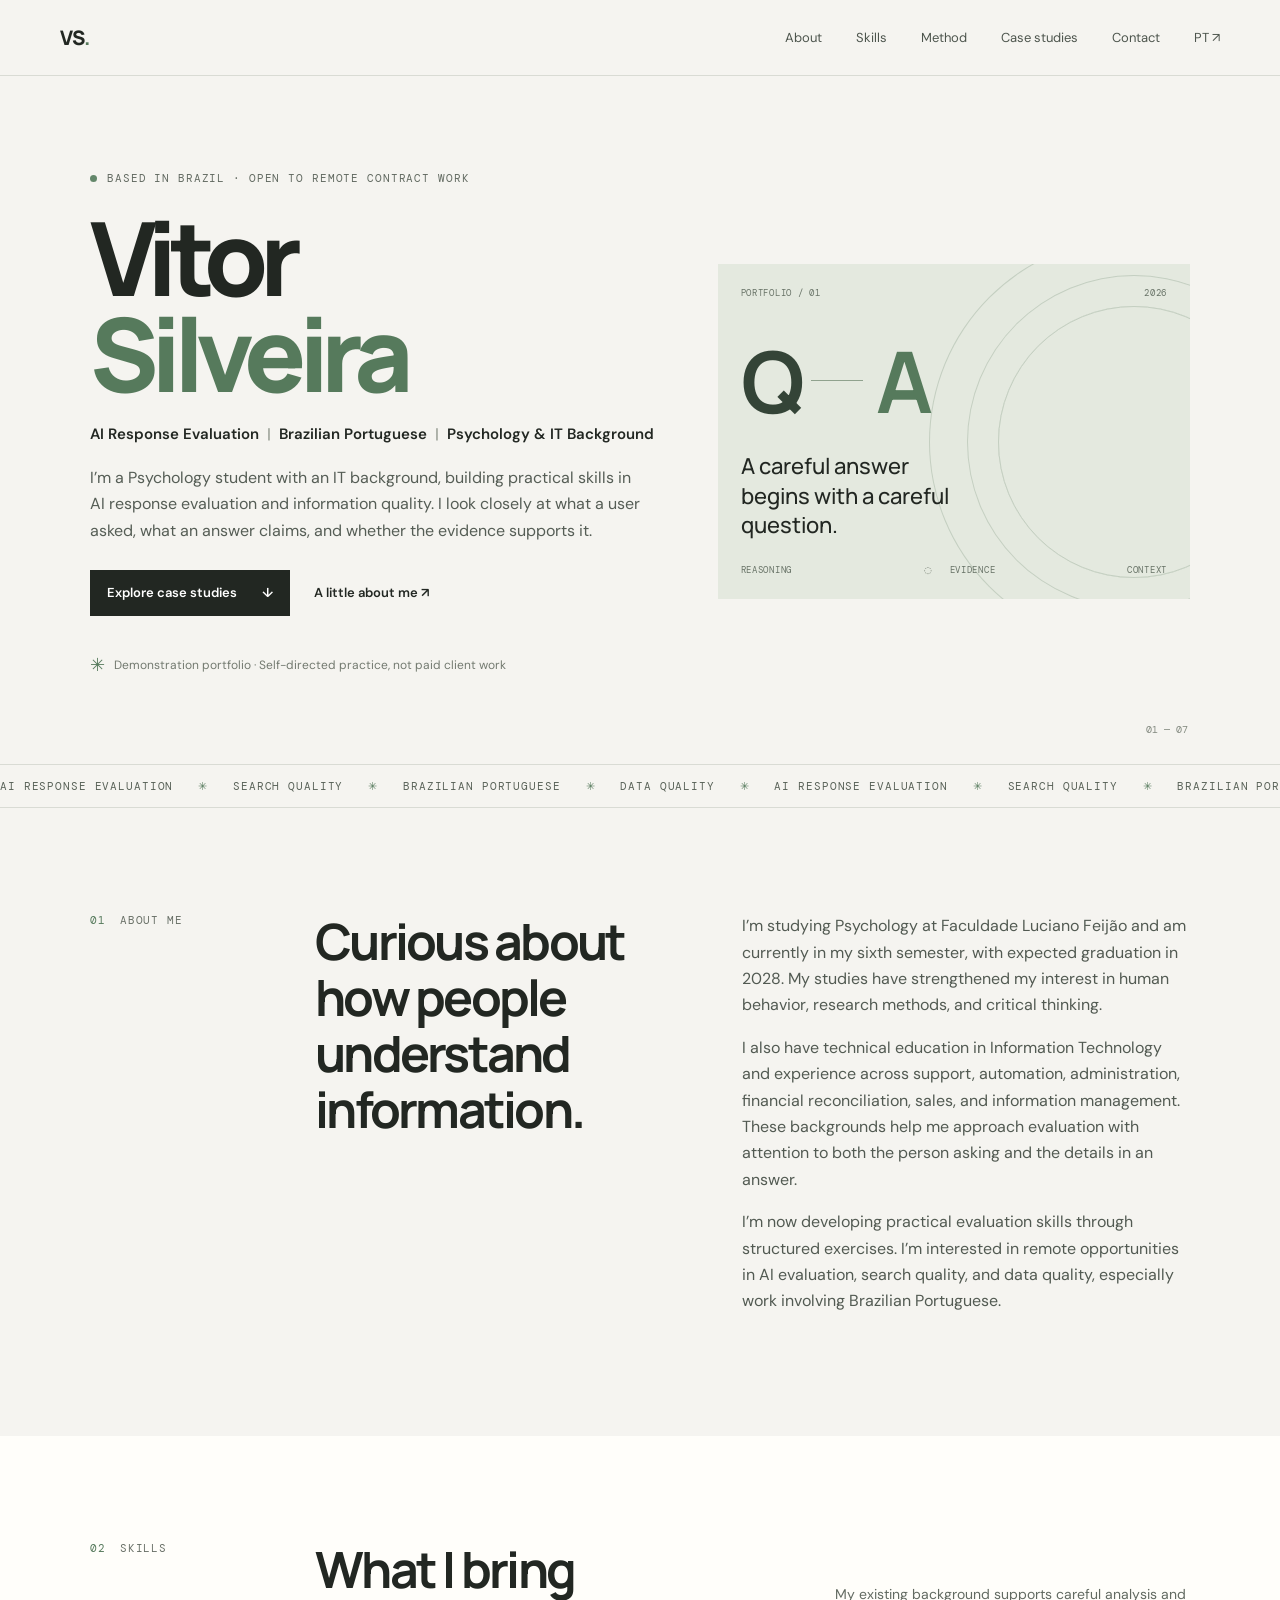
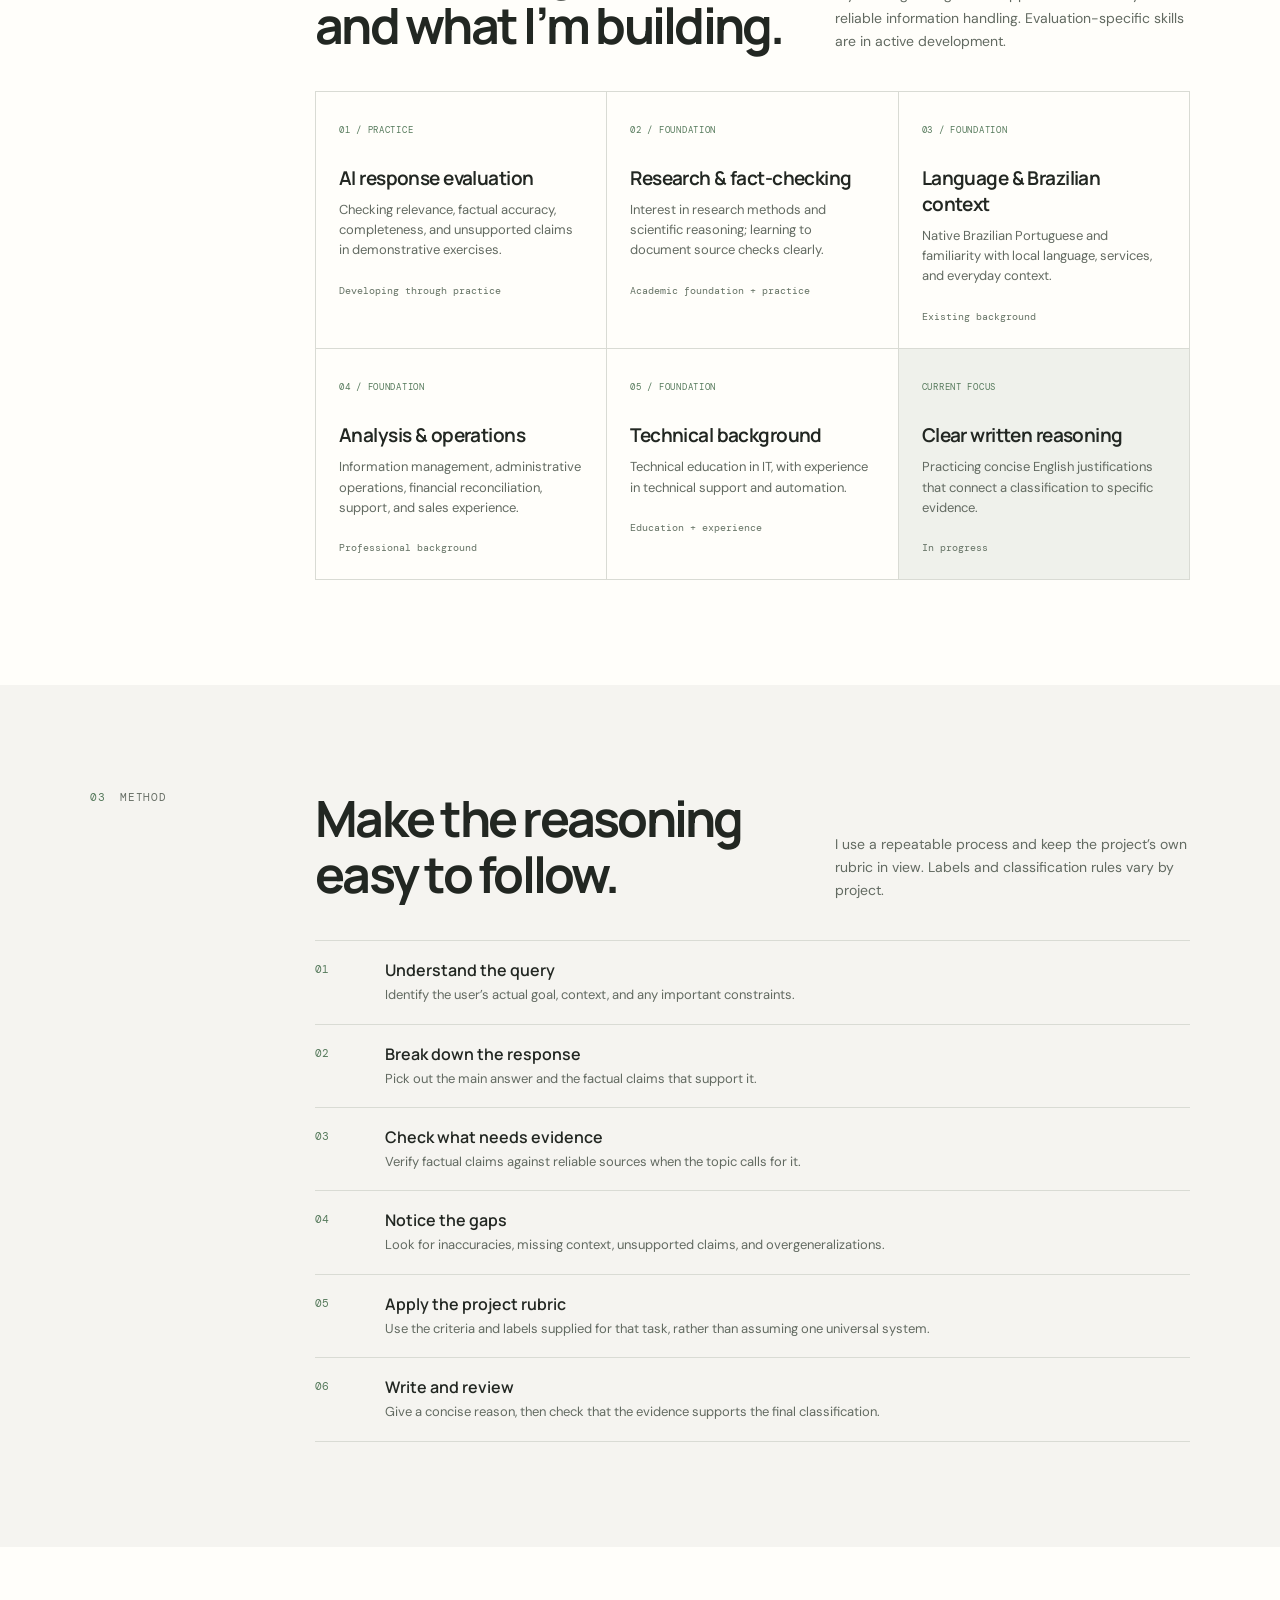
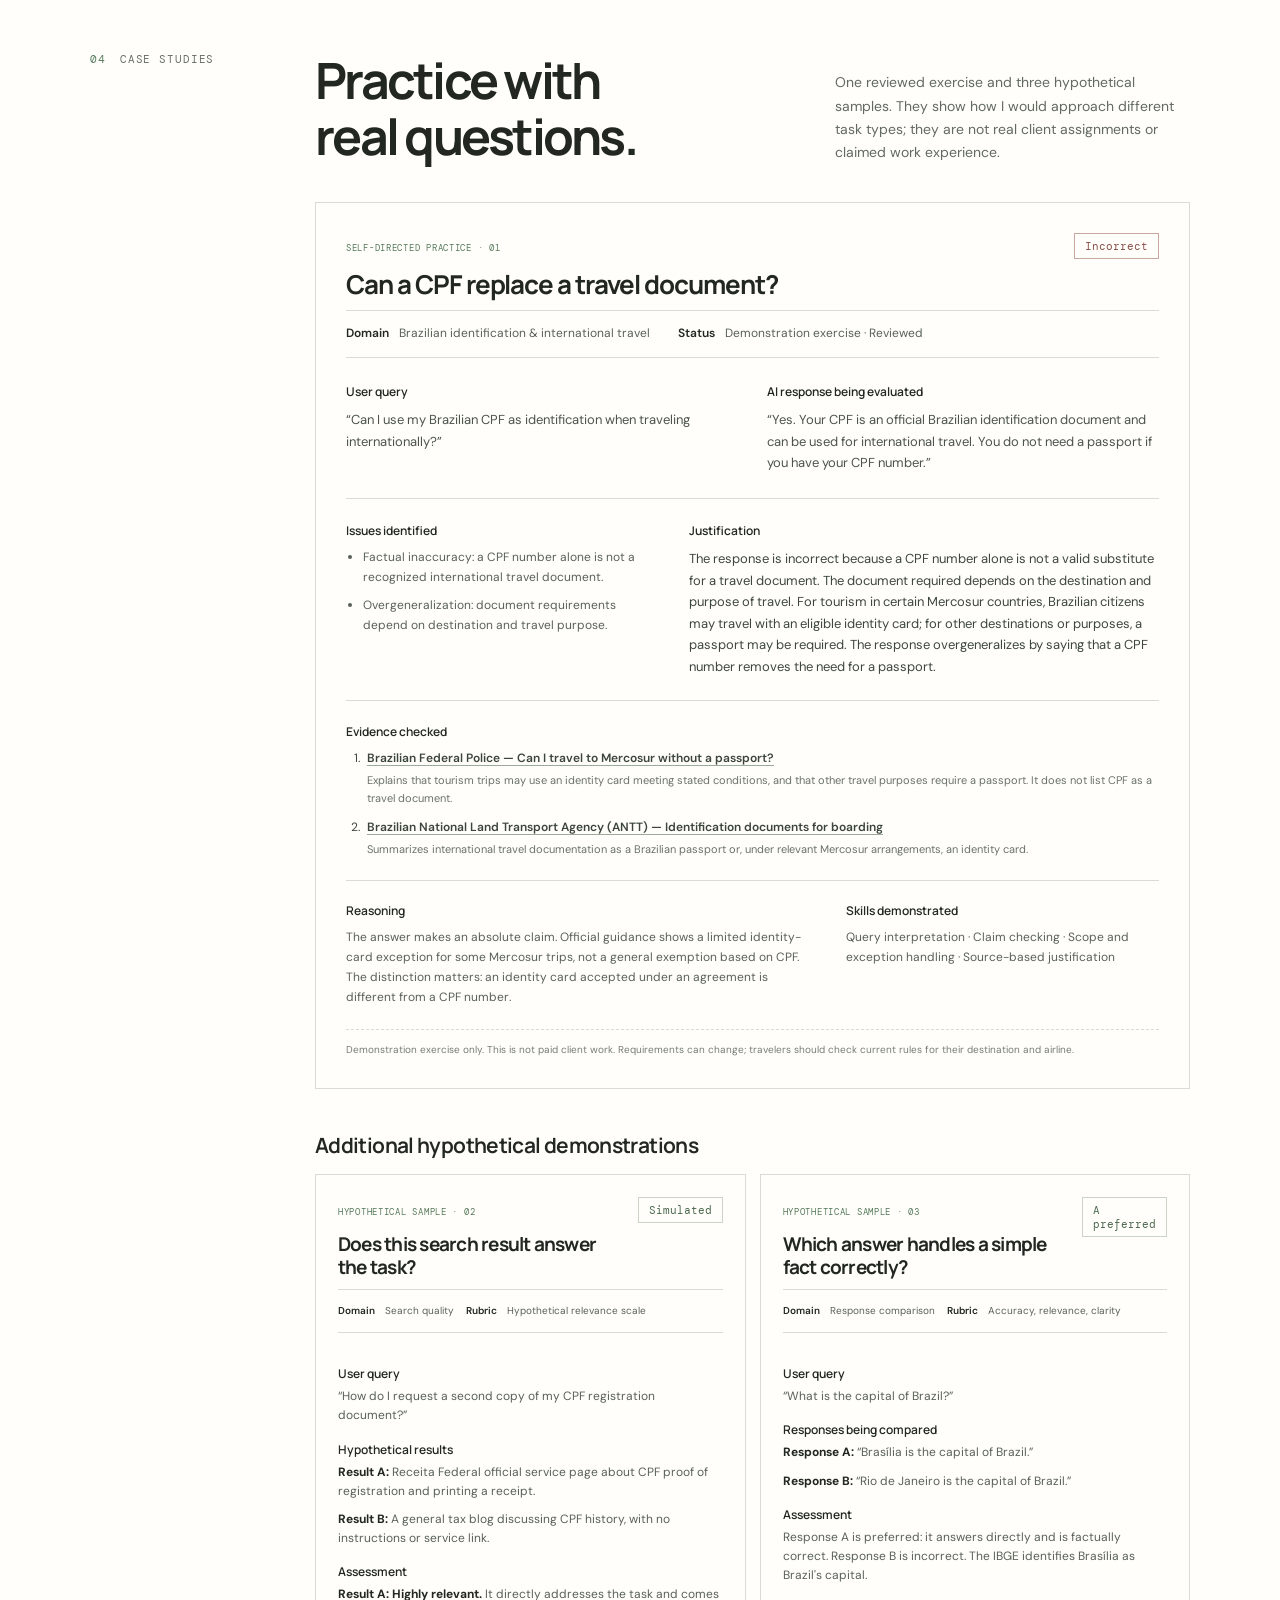
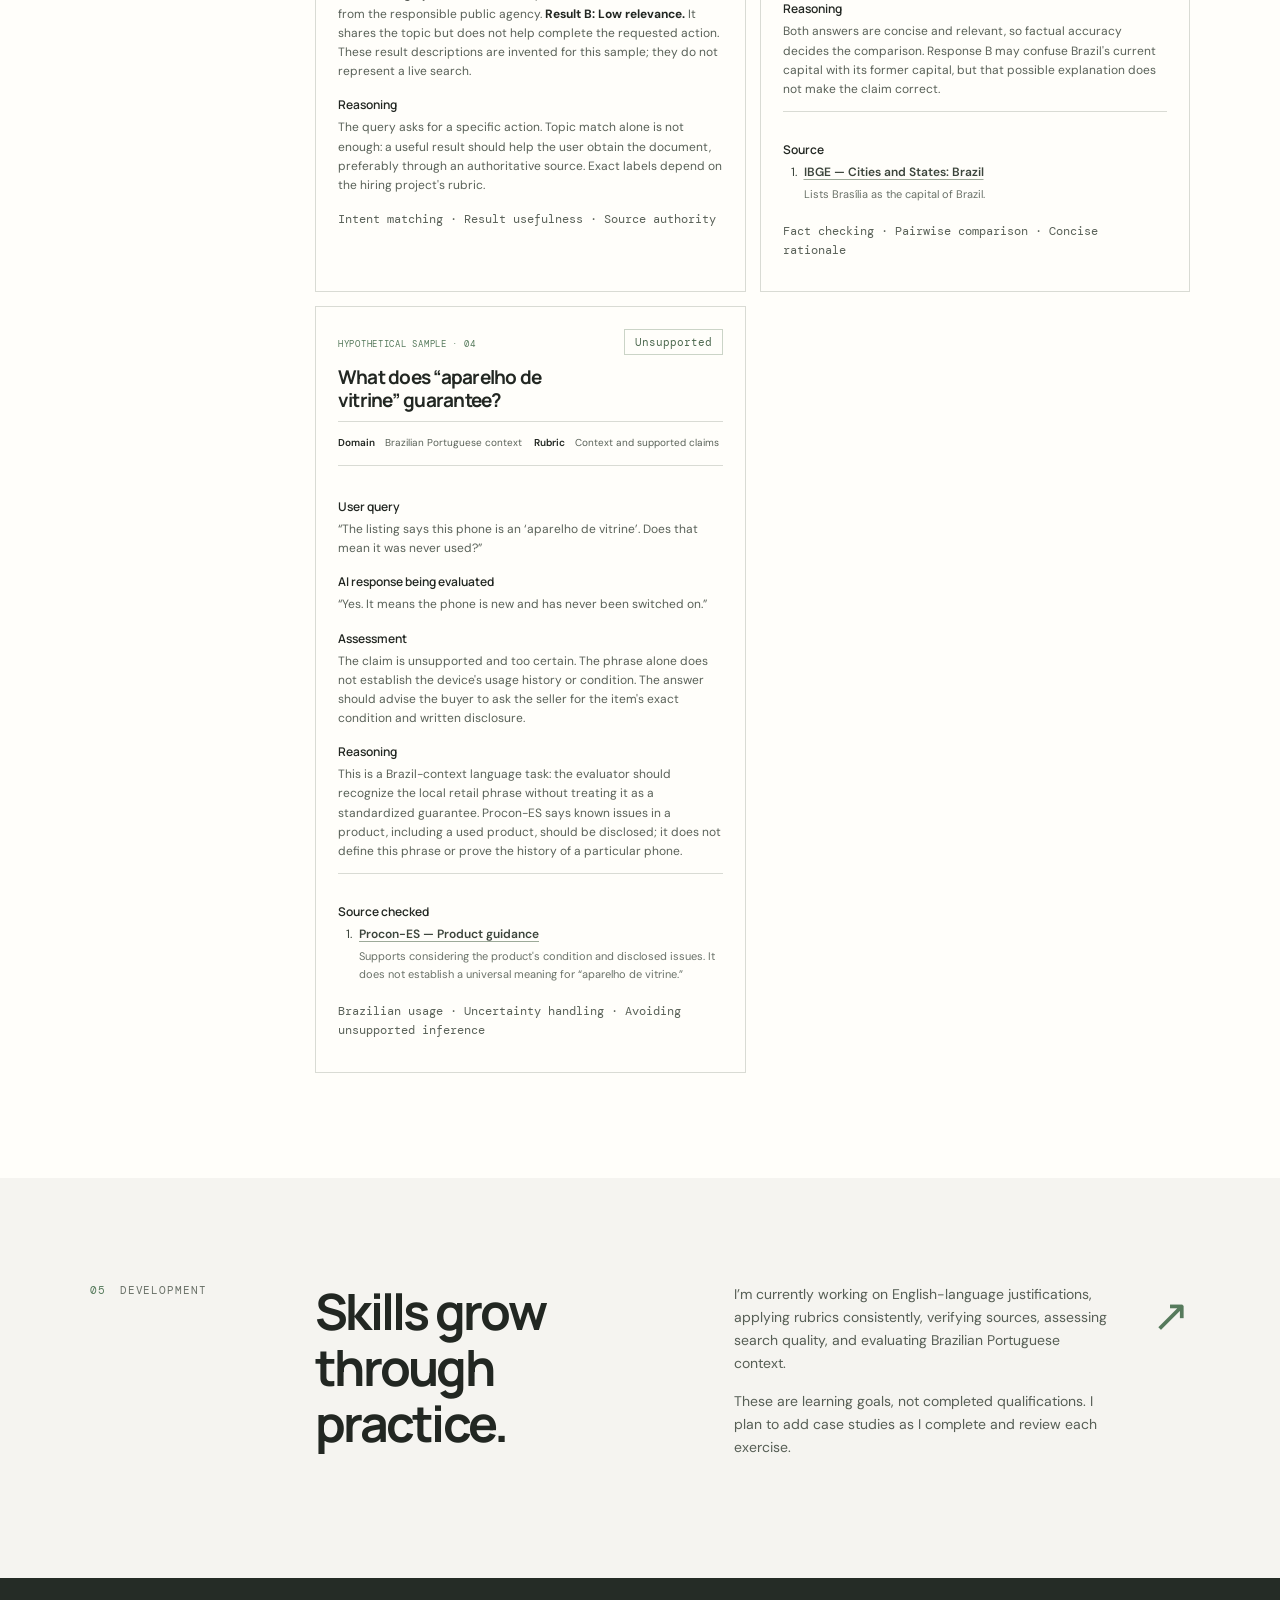
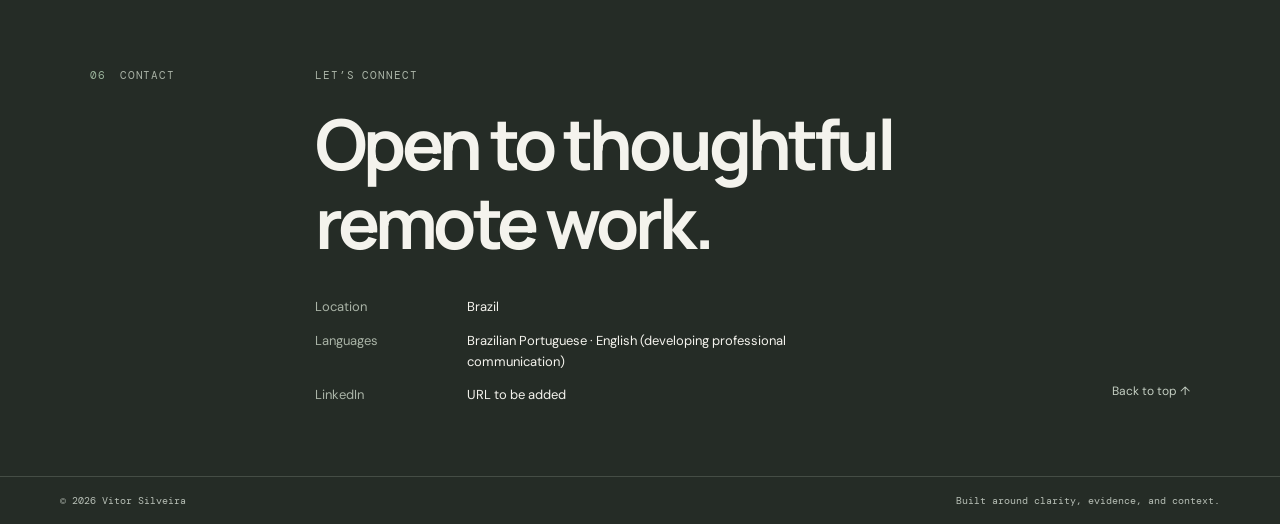
==== index.html @ b8751e34 "Add files via upload" ====
<!doctype html>
<html lang="en">
<head>
  <meta charset="utf-8">
  <meta name="viewport" content="width=device-width, initial-scale=1">
  <meta name="description" content="Demonstration portfolio of Vitor Silveira, developing skills in AI response evaluation, Brazilian Portuguese, and information quality.">
  <meta name="theme-color" content="#f5f4f0">
  <title>Vitor Silveira — AI Response Evaluation</title>
  <link rel="stylesheet" href="styles.css">
</head>
<body>
  <a class="skip-link" href="#main">Skip to content</a>
  <header class="site-header">
    <a class="wordmark" href="#home" aria-label="Vitor Silveira, home">VS<span>.</span></a>
    <button class="menu-toggle" type="button" aria-expanded="false" aria-controls="site-nav">Menu</button>
    <nav id="site-nav" aria-label="Main navigation">
      <a href="#about">About</a><a href="#skills">Skills</a><a href="#method">Method</a><a href="#work">Case studies</a><a href="#contact">Contact</a><a href="index-pt.html" lang="pt-BR">PT ↗</a>
    </nav>
  </header>

  <main id="main">
    <section class="hero section-wrap" id="home" aria-labelledby="hero-title">
      <div class="hero-copy">
        <p class="eyebrow"><span class="status-dot"></span> Based in Brazil · Open to remote contract work</p>
        <h1 id="hero-title">Vitor<br><span>Silveira</span></h1>
        <p class="headline">AI Response Evaluation <i aria-hidden="true">|</i> Brazilian Portuguese <i aria-hidden="true">|</i> Psychology &amp; IT Background</p>
        <p class="intro">I’m a Psychology student with an IT background, building practical skills in AI response evaluation and information quality. I look closely at what a user asked, what an answer claims, and whether the evidence supports it.</p>
        <div class="hero-actions"><a class="button button-dark" href="#work">Explore case studies <span aria-hidden="true">↓</span></a><a class="text-link" href="#about">A little about me <span aria-hidden="true">↗</span></a></div>
        <p class="demo-note"><span aria-hidden="true">✳</span> Demonstration portfolio · Self-directed practice, not paid client work</p>
      </div>
      <aside class="hero-card" aria-label="Portfolio focus">
        <div class="card-top"><span>PORTFOLIO / 01</span><span>2026</span></div>
        <div class="card-mark" aria-hidden="true"><span>Q</span><span class="mark-line"></span><span>A</span></div>
        <p class="card-caption">A careful answer begins with a careful question.</p>
        <div class="card-bottom"><span>REASONING</span><span>◌ &nbsp; EVIDENCE</span><span>CONTEXT</span></div>
      </aside>
      <div class="hero-index" aria-hidden="true">01 — 07</div>
    </section>

    <section class="ticker" aria-label="Areas of interest"><div>AI response evaluation <span>✳</span> Search quality <span>✳</span> Brazilian Portuguese <span>✳</span> Data quality <span>✳</span> AI response evaluation <span>✳</span> Search quality <span>✳</span> Brazilian Portuguese <span>✳</span> Data quality <span>✳</span></div></section>

    <section class="section-wrap content-section" id="about">
      <div class="section-label"><span>01</span><span>About me</span></div>
      <div class="section-content about-grid"><h2>Curious about how people understand information.</h2><div><p>I’m studying Psychology at Faculdade Luciano Feijão and am currently in my sixth semester, with expected graduation in 2028. My studies have strengthened my interest in human behavior, research methods, and critical thinking.</p><p>I also have technical education in Information Technology and experience across support, automation, administration, financial reconciliation, sales, and information management. These backgrounds help me approach evaluation with attention to both the person asking and the details in an answer.</p><p>I’m now developing practical evaluation skills through structured exercises. I’m interested in remote opportunities in AI evaluation, search quality, and data quality, especially work involving Brazilian Portuguese.</p></div></div>
    </section>

    <section class="skills-section" id="skills">
      <div class="section-wrap content-section">
        <div class="section-label"><span>02</span><span>Skills</span></div>
        <div class="section-content"><div class="section-heading"><h2>What I bring<br>and what I’m building.</h2><p>My existing background supports careful analysis and reliable information handling. Evaluation-specific skills are in active development.</p></div>
          <div class="skill-grid">
            <article class="skill-card"><span class="skill-no">01 / PRACTICE</span><h3>AI response evaluation</h3><p>Checking relevance, factual accuracy, completeness, and unsupported claims in demonstrative exercises.</p><span class="skill-tag">Developing through practice</span></article>
            <article class="skill-card"><span class="skill-no">02 / FOUNDATION</span><h3>Research &amp; fact-checking</h3><p>Interest in research methods and scientific reasoning; learning to document source checks clearly.</p><span class="skill-tag">Academic foundation + practice</span></article>
            <article class="skill-card"><span class="skill-no">03 / FOUNDATION</span><h3>Language &amp; Brazilian context</h3><p>Native Brazilian Portuguese and familiarity with local language, services, and everyday context.</p><span class="skill-tag">Existing background</span></article>
            <article class="skill-card"><span class="skill-no">04 / FOUNDATION</span><h3>Analysis &amp; operations</h3><p>Information management, administrative operations, financial reconciliation, support, and sales experience.</p><span class="skill-tag">Professional background</span></article>
            <article class="skill-card"><span class="skill-no">05 / FOUNDATION</span><h3>Technical background</h3><p>Technical education in IT, with experience in technical support and automation.</p><span class="skill-tag">Education + experience</span></article>
            <article class="skill-card skill-card-accent"><span class="skill-no">CURRENT FOCUS</span><h3>Clear written reasoning</h3><p>Practicing concise English justifications that connect a classification to specific evidence.</p><span class="skill-tag">In progress</span></article>
          </div>
        </div>
      </div>
    </section>

    <section class="section-wrap content-section" id="method">
      <div class="section-label"><span>03</span><span>Method</span></div>
      <div class="section-content"><div class="section-heading"><h2>Make the reasoning<br>easy to follow.</h2><p>I use a repeatable process and keep the project’s own rubric in view. Labels and classification rules vary by project.</p></div>
        <ol class="method-list">
          <li><span>01</span><div><h3>Understand the query</h3><p>Identify the user’s actual goal, context, and any important constraints.</p></div></li>
          <li><span>02</span><div><h3>Break down the response</h3><p>Pick out the main answer and the factual claims that support it.</p></div></li>
          <li><span>03</span><div><h3>Check what needs evidence</h3><p>Verify factual claims against reliable sources when the topic calls for it.</p></div></li>
          <li><span>04</span><div><h3>Notice the gaps</h3><p>Look for inaccuracies, missing context, unsupported claims, and overgeneralizations.</p></div></li>
          <li><span>05</span><div><h3>Apply the project rubric</h3><p>Use the criteria and labels supplied for that task, rather than assuming one universal system.</p></div></li>
          <li><span>06</span><div><h3>Write and review</h3><p>Give a concise reason, then check that the evidence supports the final classification.</p></div></li>
        </ol>
      </div>
    </section>

    <section class="work-section" id="work">
      <div class="section-wrap content-section">
        <div class="section-label"><span>04</span><span>Case studies</span></div>
        <div class="section-content"><div class="section-heading"><h2>Practice with<br>real questions.</h2><p>One reviewed exercise and three hypothetical samples. They show how I would approach different task types; they are not real client assignments or claimed work experience.</p></div>
          <article class="case-study" id="cpf-case">
            <div class="case-header"><div><span class="case-kicker">SELF-DIRECTED PRACTICE · 01</span><h3>Can a CPF replace a travel document?</h3></div><span class="classification">Incorrect</span></div>
            <div class="case-meta"><span><b>Domain</b> Brazilian identification &amp; international travel</span><span><b>Status</b> Demonstration exercise · Reviewed</span></div>
            <div class="case-columns"><div><h4>User query</h4><blockquote>“Can I use my Brazilian CPF as identification when traveling internationally?”</blockquote></div><div><h4>AI response being evaluated</h4><blockquote>“Yes. Your CPF is an official Brazilian identification document and can be used for international travel. You do not need a passport if you have your CPF number.”</blockquote></div></div>
            <div class="case-detail-grid"><div><h4>Issues identified</h4><ul><li>Factual inaccuracy: a CPF number alone is not a recognized international travel document.</li><li>Overgeneralization: document requirements depend on destination and travel purpose.</li></ul></div><div><h4>Justification</h4><p class="justification">The response is incorrect because a CPF number alone is not a valid substitute for a travel document. The document required depends on the destination and purpose of travel. For tourism in certain Mercosur countries, Brazilian citizens may travel with an eligible identity card; for other destinations or purposes, a passport may be required. The response overgeneralizes by saying that a CPF number removes the need for a passport.</p></div></div>
            <div class="evidence"><h4>Evidence checked</h4><ol><li><a href="https://www.gov.br/pf/pt-br/assuntos/passaporte/ajuda/duvidas_/inicio/inicio-posso-viajar-ao-mercosul-sem" target="_blank" rel="noopener noreferrer">Brazilian Federal Police — Can I travel to Mercosur without a passport?</a><span>Explains that tourism trips may use an identity card meeting stated conditions, and that other travel purposes require a passport. It does not list CPF as a travel document.</span></li><li><a href="https://www.gov.br/antt/pt-br/assuntos/passageiros/viajantes/documento-de-identificacao-para-embarque" target="_blank" rel="noopener noreferrer">Brazilian National Land Transport Agency (ANTT) — Identification documents for boarding</a><span>Summarizes international travel documentation as a Brazilian passport or, under relevant Mercosur arrangements, an identity card.</span></li></ol></div>
            <div class="case-footer"><div><h4>Reasoning</h4><p>The answer makes an absolute claim. Official guidance shows a limited identity-card exception for some Mercosur trips, not a general exemption based on CPF. The distinction matters: an identity card accepted under an agreement is different from a CPF number.</p></div><div><h4>Skills demonstrated</h4><p>Query interpretation · Claim checking · Scope and exception handling · Source-based justification</p></div></div>
            <p class="case-disclaimer">Demonstration exercise only. This is not paid client work. Requirements can change; travelers should check current rules for their destination and airline.</p>
          </article>
          <h3 class="sample-heading">Additional hypothetical demonstrations</h3>
          <div class="sample-grid">
            <article class="case-study sample-case"><div class="case-header"><div><span class="case-kicker">HYPOTHETICAL SAMPLE · 02</span><h3>Does this search result answer the task?</h3></div><span class="classification sample-label">Simulated</span></div><div class="case-meta"><span><b>Domain</b> Search quality</span><span><b>Rubric</b> Hypothetical relevance scale</span></div><div class="sample-block"><h4>User query</h4><p>“How do I request a second copy of my CPF registration document?”</p><h4>Hypothetical results</h4><p><b>Result A:</b> Receita Federal official service page about CPF proof of registration and printing a receipt.</p><p><b>Result B:</b> A general tax blog discussing CPF history, with no instructions or service link.</p><h4>Assessment</h4><p><b>Result A: Highly relevant.</b> It directly addresses the task and comes from the responsible public agency. <b>Result B: Low relevance.</b> It shares the topic but does not help complete the requested action. These result descriptions are invented for this sample; they do not represent a live search.</p><h4>Reasoning</h4><p>The query asks for a specific action. Topic match alone is not enough: a useful result should help the user obtain the document, preferably through an authoritative source. Exact labels depend on the hiring project's rubric.</p><p class="skill-tag">Intent matching · Result usefulness · Source authority</p></div></article>
            <article class="case-study sample-case"><div class="case-header"><div><span class="case-kicker">HYPOTHETICAL SAMPLE · 03</span><h3>Which answer handles a simple fact correctly?</h3></div><span class="classification sample-label">A preferred</span></div><div class="case-meta"><span><b>Domain</b> Response comparison</span><span><b>Rubric</b> Accuracy, relevance, clarity</span></div><div class="sample-block"><h4>User query</h4><p>“What is the capital of Brazil?”</p><h4>Responses being compared</h4><p><b>Response A:</b> “Brasília is the capital of Brazil.”</p><p><b>Response B:</b> “Rio de Janeiro is the capital of Brazil.”</p><h4>Assessment</h4><p>Response A is preferred: it answers directly and is factually correct. Response B is incorrect. The IBGE identifies Brasília as Brazil's capital.</p><h4>Reasoning</h4><p>Both answers are concise and relevant, so factual accuracy decides the comparison. Response B may confuse Brazil's current capital with its former capital, but that possible explanation does not make the claim correct.</p><div class="evidence"><h4>Source</h4><ol><li><a href="https://www.ibge.gov.br/cidades-e-estados.html" target="_blank" rel="noopener noreferrer">IBGE — Cities and States: Brazil</a><span>Lists Brasília as the capital of Brazil.</span></li></ol></div><p class="skill-tag">Fact checking · Pairwise comparison · Concise rationale</p></div></article>
            <article class="case-study sample-case"><div class="case-header"><div><span class="case-kicker">HYPOTHETICAL SAMPLE · 04</span><h3>What does “aparelho de vitrine” guarantee?</h3></div><span class="classification sample-label">Unsupported</span></div><div class="case-meta"><span><b>Domain</b> Brazilian Portuguese context</span><span><b>Rubric</b> Context and supported claims</span></div><div class="sample-block"><h4>User query</h4><p>“The listing says this phone is an ‘aparelho de vitrine’. Does that mean it was never used?”</p><h4>AI response being evaluated</h4><p>“Yes. It means the phone is new and has never been switched on.”</p><h4>Assessment</h4><p>The claim is unsupported and too certain. The phrase alone does not establish the device's usage history or condition. The answer should advise the buyer to ask the seller for the item's exact condition and written disclosure.</p><h4>Reasoning</h4><p>This is a Brazil-context language task: the evaluator should recognize the local retail phrase without treating it as a standardized guarantee. Procon-ES says known issues in a product, including a used product, should be disclosed; it does not define this phrase or prove the history of a particular phone.</p><div class="evidence"><h4>Source checked</h4><ol><li><a href="https://procon.es.gov.br/produto-2" target="_blank" rel="noopener noreferrer">Procon-ES — Product guidance</a><span>Supports considering the product's condition and disclosed issues. It does not establish a universal meaning for “aparelho de vitrine.”</span></li></ol></div><p class="skill-tag">Brazilian usage · Uncertainty handling · Avoiding unsupported inference</p></div></article>
          </div>
        </div>
      </div>
    </section>

    <section class="section-wrap content-section development" id="development">
      <div class="section-label"><span>05</span><span>Development</span></div>
      <div class="section-content development-row"><h2>Skills grow<br>through practice.</h2><div><p>I’m currently working on English-language justifications, applying rubrics consistently, verifying sources, assessing search quality, and evaluating Brazilian Portuguese context.</p><p>These are learning goals, not completed qualifications. I plan to add case studies as I complete and review each exercise.</p></div><span class="development-mark" aria-hidden="true">↗</span></div>
    </section>

    <section class="contact-section" id="contact"><div class="section-wrap contact-inner"><div class="section-label"><span>06</span><span>Contact</span></div><div class="contact-main"><p class="eyebrow">LET’S CONNECT</p><h2>Open to thoughtful<br>remote work.</h2><div class="contact-details"><p><span>Location</span>Brazil</p><p><span>Languages</span>Brazilian Portuguese · English (developing professional communication)</p><p><span>LinkedIn</span>URL to be added</p></div><a href="#home" class="back-top">Back to top ↑</a></div></div><footer><span>© 2026 Vitor Silveira</span><span>Built around clarity, evidence, and context.</span></footer></section>
  </main>
  <script src="script.js" defer></script>
</body>
</html>
---- styles.css ----
@import url('https://fonts.googleapis.com/css2?family=DM+Mono:wght@400;500&family=DM+Sans:wght@400;500;600;700&family=Manrope:wght@400;500;600;700;800&display=swap');
:root{--paper:#f5f4f0;--ink:#222722;--muted:#626a61;--line:#d9dbd4;--green:#567a5c;--pale:#e7ebe2;--white:#fffefa;--mono:'DM Mono',monospace;--sans:'DM Sans',sans-serif;--display:'Manrope',sans-serif;--max:1160px}*{box-sizing:border-box}html{scroll-behavior:smooth;scroll-padding-top:86px}body{margin:0;background:var(--paper);color:var(--ink);font-family:var(--sans);font-size:16px;line-height:1.65;-webkit-font-smoothing:antialiased}a{color:inherit}.skip-link{position:absolute;top:-60px;left:20px;background:var(--ink);color:white;padding:10px 16px;z-index:10}.skip-link:focus{top:10px}.site-header{height:76px;padding:0 max(28px,calc((100vw - var(--max))/2));display:flex;align-items:center;justify-content:space-between;border-bottom:1px solid var(--line);background:var(--paper);position:sticky;top:0;z-index:5}.wordmark{font:800 20px var(--display);letter-spacing:-1px;text-decoration:none}.wordmark span{color:var(--green)}nav{display:flex;gap:34px}nav a{text-decoration:none;font-size:13px;color:#4d554d}nav a:hover,.text-link:hover{color:var(--green)}.menu-toggle{display:none}.section-wrap{max-width:var(--max);margin:0 auto;padding-left:30px;padding-right:30px}.hero{min-height:610px;padding-top:95px;padding-bottom:72px;position:relative;display:grid;grid-template-columns:1.1fr .9fr;align-items:center;gap:50px}.eyebrow,.section-label,.card-top,.card-bottom,.skill-no,.case-kicker,.planned-status{font:11px var(--mono);letter-spacing:.08em;text-transform:uppercase}.eyebrow{color:var(--muted);display:flex;align-items:center;gap:10px}.status-dot{width:7px;height:7px;background:#63876a;border-radius:50%;display:inline-block}.hero h1{font:800 clamp(66px,8vw,104px)/.94 var(--display);letter-spacing:-.075em;margin:24px 0 20px}.hero h1 span{color:var(--green)}.headline{max-width:570px;font-size:15px;font-weight:600;line-height:1.7}.headline i{font-style:normal;color:#a7aca3;padding:0 4px}.intro{color:#555d55;max-width:555px;font-size:16px;margin:18px 0 26px}.hero-actions{display:flex;align-items:center;gap:24px}.button{display:inline-flex;gap:25px;align-items:center;padding:12px 17px;text-decoration:none;font-size:13px;font-weight:600}.button-dark{background:var(--ink);color:white}.button-dark:hover{background:var(--green)}.text-link{font-size:13px;font-weight:600;text-decoration:none}.demo-note{font-size:12px;color:#737a70;margin-top:35px}.demo-note span{color:var(--green);font-size:18px;vertical-align:middle;margin-right:6px}.hero-card{height:335px;background:#e4e9df;padding:23px;display:flex;flex-direction:column;justify-content:space-between;position:relative;overflow:hidden}.hero-card:after{content:"";position:absolute;width:270px;height:270px;border:1px solid #c4cfc1;border-radius:50%;right:-80px;top:42px;box-shadow:0 0 0 30px #e4e9df,0 0 0 31px #c4cfc1,0 0 0 68px #e4e9df,0 0 0 69px #c4cfc1}.card-top,.card-bottom{display:flex;justify-content:space-between;position:relative;z-index:1;font-size:9px;color:#687367}.card-mark{font:700 85px var(--display);letter-spacing:-.08em;display:flex;align-items:center;gap:13px;position:relative;z-index:1;color:#344437}.card-mark span:last-child{color:var(--green)}.mark-line{width:52px;height:1px;background:#90a28e}.card-caption{font:500 22px/1.35 var(--display);max-width:230px;position:relative;z-index:1;margin:-10px 0 0}.hero-index{position:absolute;bottom:28px;right:32px;font:10px var(--mono);color:#82897f}.ticker{overflow:hidden;white-space:nowrap;border-top:1px solid var(--line);border-bottom:1px solid var(--line);padding:14px 0;color:#596258;font:11px var(--mono);text-transform:uppercase;letter-spacing:.08em}.ticker div{text-align:center}.ticker span{color:var(--green);padding:0 17px}.content-section{padding-top:105px;padding-bottom:105px;display:grid;grid-template-columns:180px 1fr;gap:45px}.section-label{display:flex;gap:14px;color:#697067}.section-label span:first-child{color:var(--green)}h2,h3,h4,p{margin-top:0}h2{font:700 clamp(34px,4vw,50px)/1.12 var(--display);letter-spacing:-.055em;margin-bottom:0}.about-grid{display:grid;grid-template-columns:.9fr 1.1fr;gap:60px}.about-grid>div{max-width:550px;color:#525a52}.about-grid p{margin-bottom:16px}.skills-section,.work-section{background:var(--white)}.section-heading{display:flex;align-items:flex-end;justify-content:space-between;gap:35px;margin-bottom:38px}.section-heading p{max-width:355px;margin:0;color:var(--muted);font-size:14px}.skill-grid{display:grid;grid-template-columns:repeat(3,1fr);border-top:1px solid var(--line);border-left:1px solid var(--line)}.skill-card{min-height:220px;padding:23px 23px 20px;border-right:1px solid var(--line);border-bottom:1px solid var(--line)}.skill-no{font-size:9px;color:var(--green)}.skill-card h3{font:650 19px var(--display);letter-spacing:-.03em;margin:24px 0 9px}.skill-card p{font-size:13px;color:var(--muted);margin-bottom:15px;line-height:1.55}.skill-tag{font:10px var(--mono);color:#647264}.skill-card-accent{background:#eff1eb}.method-list{list-style:none;padding:0;margin:0;border-top:1px solid var(--line)}.method-list li{display:grid;grid-template-columns:60px 1fr;gap:10px;padding:18px 0;border-bottom:1px solid var(--line)}.method-list li>span{font:11px var(--mono);color:var(--green);padding-top:3px}.method-list h3{font:600 16px var(--display);margin:0 0 3px}.method-list p{color:var(--muted);font-size:13px;margin:0}.case-study{border:1px solid var(--line);padding:30px;background:#fffefa}.case-header{display:flex;justify-content:space-between;gap:20px;align-items:flex-start}.case-kicker{font-size:9px;color:var(--green)}.case-header h3{font:700 26px/1.2 var(--display);letter-spacing:-.04em;margin:10px 0}.classification{font:11px var(--mono);border:1px solid #c9a6a0;color:#8b514b;padding:5px 10px}.case-meta{display:flex;gap:28px;padding:13px 0;border-top:1px solid var(--line);border-bottom:1px solid var(--line);font-size:12px;color:#596158}.case-meta b{font-weight:600;color:var(--ink);margin-right:7px}.case-columns{display:grid;grid-template-columns:1fr 1fr;gap:28px;padding:25px 0}.case-study h4{font:600 12px var(--display);margin:0 0 9px}.case-columns blockquote{margin:0;color:#4c544b;font-size:13px;line-height:1.65}.case-detail-grid{display:grid;grid-template-columns:.8fr 1.2fr;gap:30px;padding:23px 0;border-top:1px solid var(--line)}.case-detail-grid ul{padding-left:17px;margin:0;color:#596158;font-size:12px}.case-detail-grid li+li{margin-top:8px}.justification{font-size:13px;color:#3e473e;margin:0}.evidence{border-top:1px solid var(--line);padding:22px 0}.evidence ol{margin:0;padding-left:17px}.evidence li{padding-left:4px;color:#3c453c;font-size:12px}.evidence li+li{margin-top:11px}.evidence a{font-weight:600;text-decoration-color:#9daa99;text-underline-offset:3px}.evidence span{display:block;color:#6a7269;font-size:11px;padding-top:2px}.case-footer{border-top:1px solid var(--line);padding-top:21px;display:grid;grid-template-columns:1.2fr .8fr;gap:30px}.case-footer p{font-size:12px;color:#596158;margin:0}.case-disclaimer{font-size:10px;color:#767d74;margin:22px 0 0;padding-top:12px;border-top:1px dashed var(--line)}.planned-grid{display:grid;grid-template-columns:repeat(3,1fr);gap:14px;margin-top:18px}.planned-card{border:1px solid var(--line);padding:21px 19px;min-height:220px;position:relative}.planned-number{font:13px var(--mono);color:var(--green)}.planned-status{position:absolute;right:18px;top:23px;font-size:8px;color:#777f75}.planned-card h3{font:600 17px var(--display);margin:25px 0 7px;letter-spacing:-.03em}.planned-card p{font-size:12px;color:var(--muted);line-height:1.55}.planned-link{font:10px var(--mono);color:#788077}.development-row{display:grid;grid-template-columns:1fr 1fr auto;gap:45px;align-items:start}.development-row>div{color:#565e55;font-size:14px;max-width:500px}.development-row>div p+p{margin-top:15px}.development-mark{font:45px var(--display);color:var(--green)}.contact-section{background:#252c26;color:#f4f3ed}.contact-inner{display:grid;grid-template-columns:180px 1fr;gap:45px;padding-top:90px;padding-bottom:70px}.contact-section .section-label{color:#a8b1a5}.contact-section .section-label span:first-child{color:#9ab39b}.contact-main{position:relative}.contact-main .eyebrow{color:#aab4a7}.contact-main h2{font-size:clamp(42px,6vw,70px);margin:22px 0 35px}.contact-details{display:grid;grid-template-columns:140px 1fr;max-width:540px;gap:12px;font-size:13px}.contact-details p{display:contents}.contact-details p span{color:#aab4a7}.contact-details a{color:#f4f3ed;text-underline-offset:3px}.back-top{position:absolute;right:0;bottom:4px;text-decoration:none;font-size:12px;color:#c4cec2}footer{border-top:1px solid #454d45;padding:17px max(30px,calc((100vw - var(--max))/2));display:flex;justify-content:space-between;color:#b6beb5;font:10px var(--mono)}
@media(max-width:800px){.hero{gap:28px;min-height:560px}.hero-card{height:300px}.content-section,.contact-inner{grid-template-columns:130px 1fr;gap:28px}.about-grid{grid-template-columns:1fr;gap:22px}.about-grid h2{max-width:490px}.skill-grid{grid-template-columns:repeat(2,1fr)}.case-study{padding:23px}.planned-grid{grid-template-columns:1fr}.planned-card{min-height:0}.planned-card h3{margin-top:16px}.planned-card p{max-width:500px}.development-row{grid-template-columns:1fr 1fr}.development-row h2{font-size:38px}.development-mark{display:none}}
@media(max-width:600px){.site-header{height:64px;padding:0 21px}.menu-toggle{display:block;background:none;border:1px solid var(--line);padding:7px 12px;font:12px var(--sans);color:var(--ink)}nav{display:none;position:absolute;left:0;right:0;top:63px;background:var(--paper);border-bottom:1px solid var(--line);padding:16px 22px 22px;flex-direction:column;gap:14px}nav.open{display:flex}nav a{font-size:14px}.section-wrap{padding-left:22px;padding-right:22px}.hero{padding-top:65px;padding-bottom:65px;grid-template-columns:1fr;gap:35px}.hero h1{font-size:74px}.headline{font-size:13px}.intro{font-size:15px}.hero-card{height:280px}.hero-index{bottom:20px;right:23px}.ticker div{text-align:left;padding-left:20px}.content-section{padding-top:70px;padding-bottom:70px;grid-template-columns:1fr;gap:26px}.section-label{font-size:10px}.section-heading{align-items:flex-start;flex-direction:column;gap:17px}.section-heading h2,h2{font-size:39px}.skill-grid{grid-template-columns:1fr}.skill-card{min-height:auto}.skill-card h3{margin-top:17px}.method-list li{grid-template-columns:42px 1fr}.case-header{flex-direction:column}.case-header h3{font-size:22px}.case-meta{flex-direction:column;gap:4px}.case-columns,.case-detail-grid,.case-footer{grid-template-columns:1fr;gap:18px}.case-columns{padding:20px 0}.case-study{padding:18px}.planned-grid{gap:10px}.development-row{grid-template-columns:1fr;gap:18px}.development-row h2{font-size:39px}.contact-inner{grid-template-columns:1fr;gap:25px;padding-top:70px;padding-bottom:65px}.contact-main h2{font-size:52px}.contact-details{grid-template-columns:105px 1fr;font-size:12px}.back-top{position:static;display:inline-block;margin-top:29px}footer{padding:17px 22px;gap:12px;flex-direction:column}footer span+span{font-size:9px}}
@media(prefers-reduced-motion:reduce){html{scroll-behavior:auto}*{animation-duration:.01ms!important;transition-duration:.01ms!important}}
.sample-heading{font:650 21px var(--display);letter-spacing:-.03em;margin:42px 0 15px}.sample-grid{display:grid;grid-template-columns:repeat(2,minmax(0,1fr));gap:14px}.sample-case{padding:22px}.sample-label{border-color:#cbd4c7;color:#4d694f}.sample-case .case-header h3{font-size:19px}.sample-case .case-meta{font-size:10px;gap:12px}.sample-block{padding-top:17px}.sample-block h4{margin:15px 0 5px}.sample-block p{font-size:12px;color:#596158;line-height:1.6;margin:0 0 9px}.sample-block p b{color:var(--ink)}.sample-block .evidence{padding:14px 0 4px;margin-top:12px}.sample-block .skill-tag{display:block;margin-top:15px}.case-disclaimer{line-height:1.55}
@media(max-width:600px){.sample-grid{grid-template-columns:1fr}.sample-heading{margin-top:34px}.sample-case{padding:17px}}
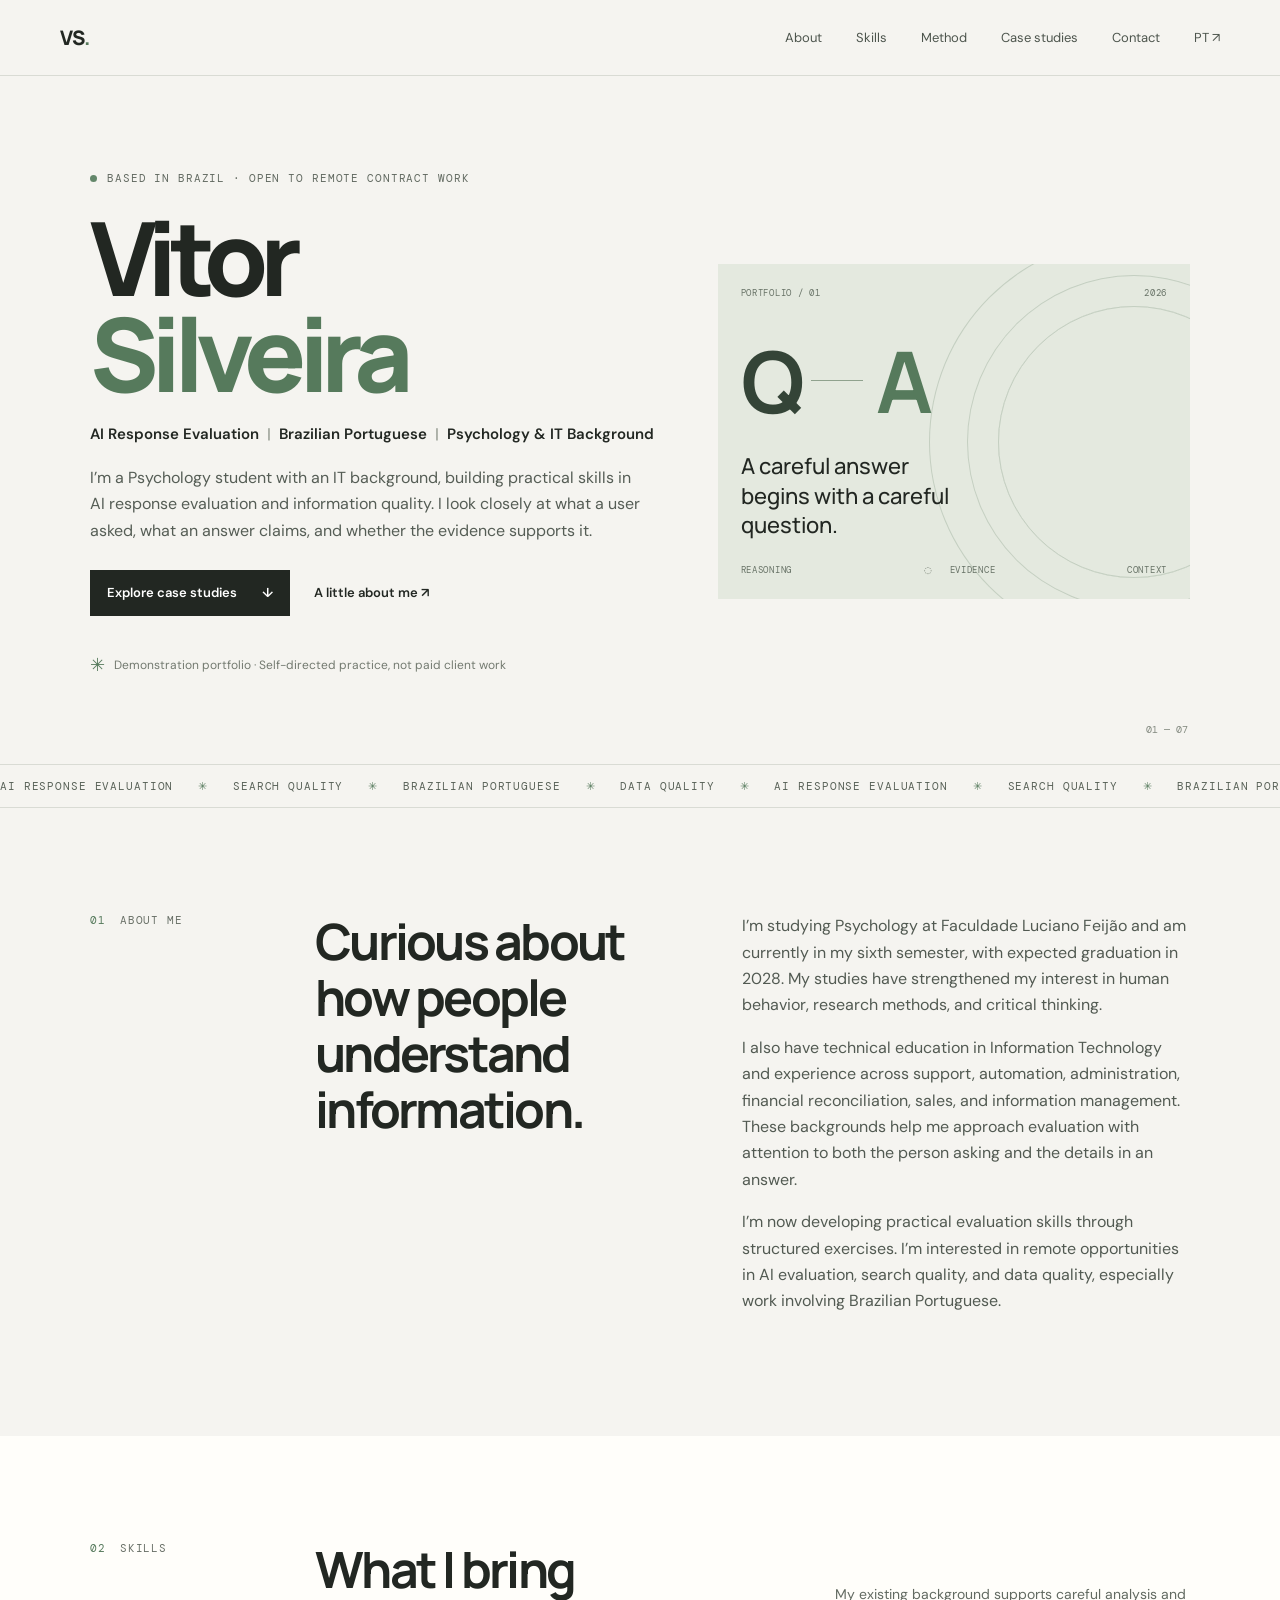
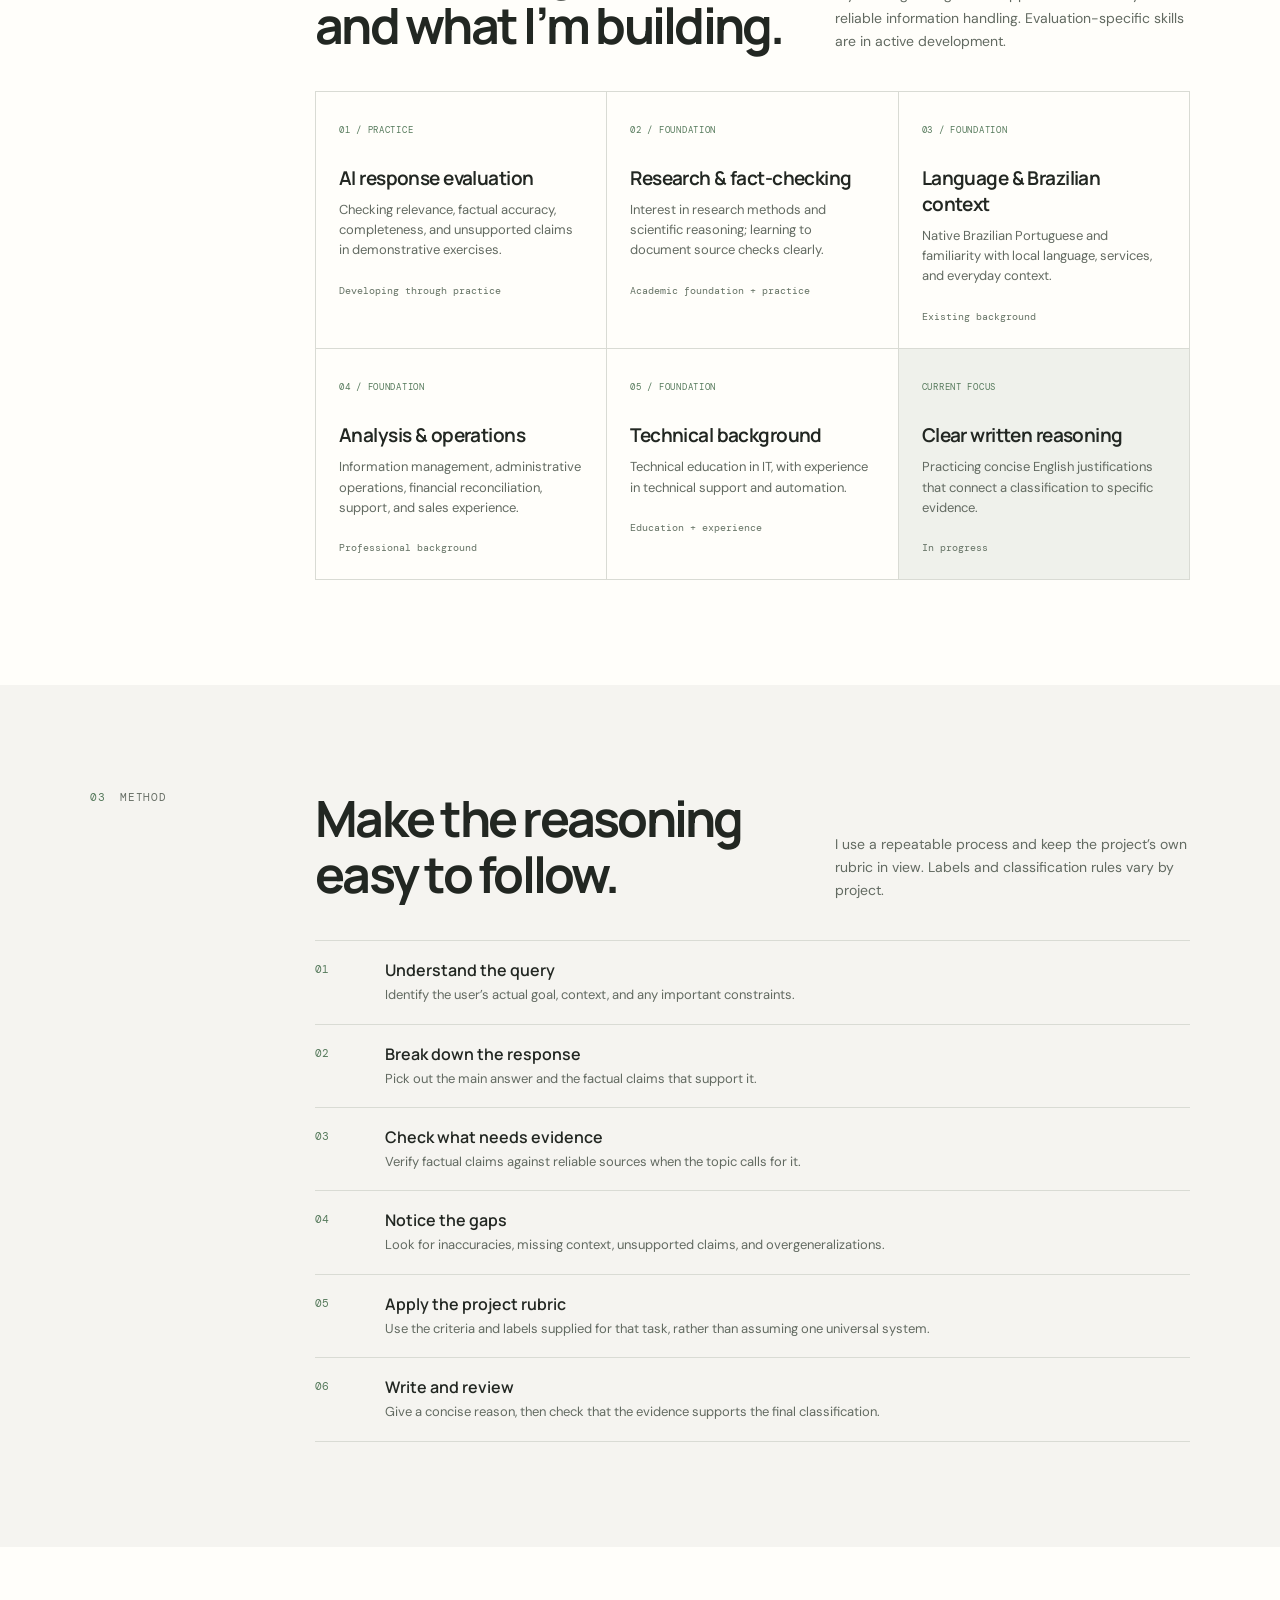
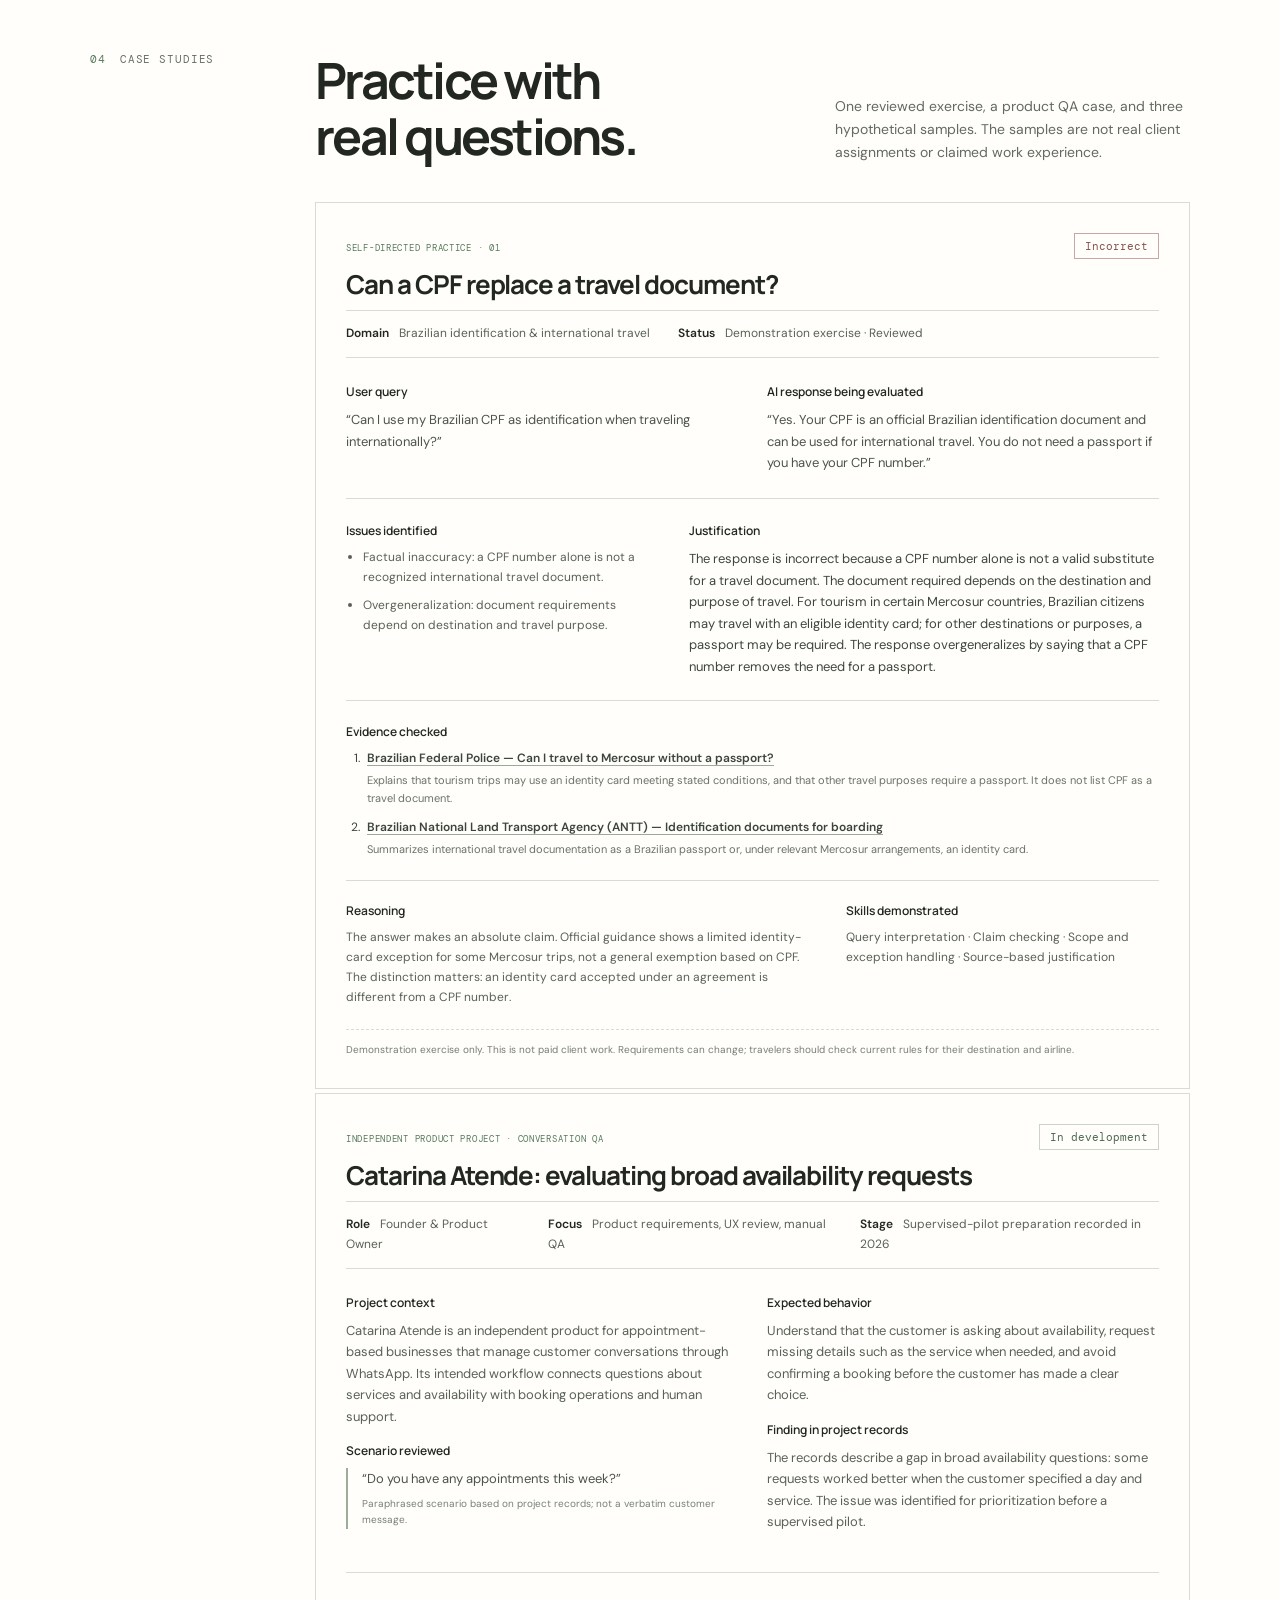
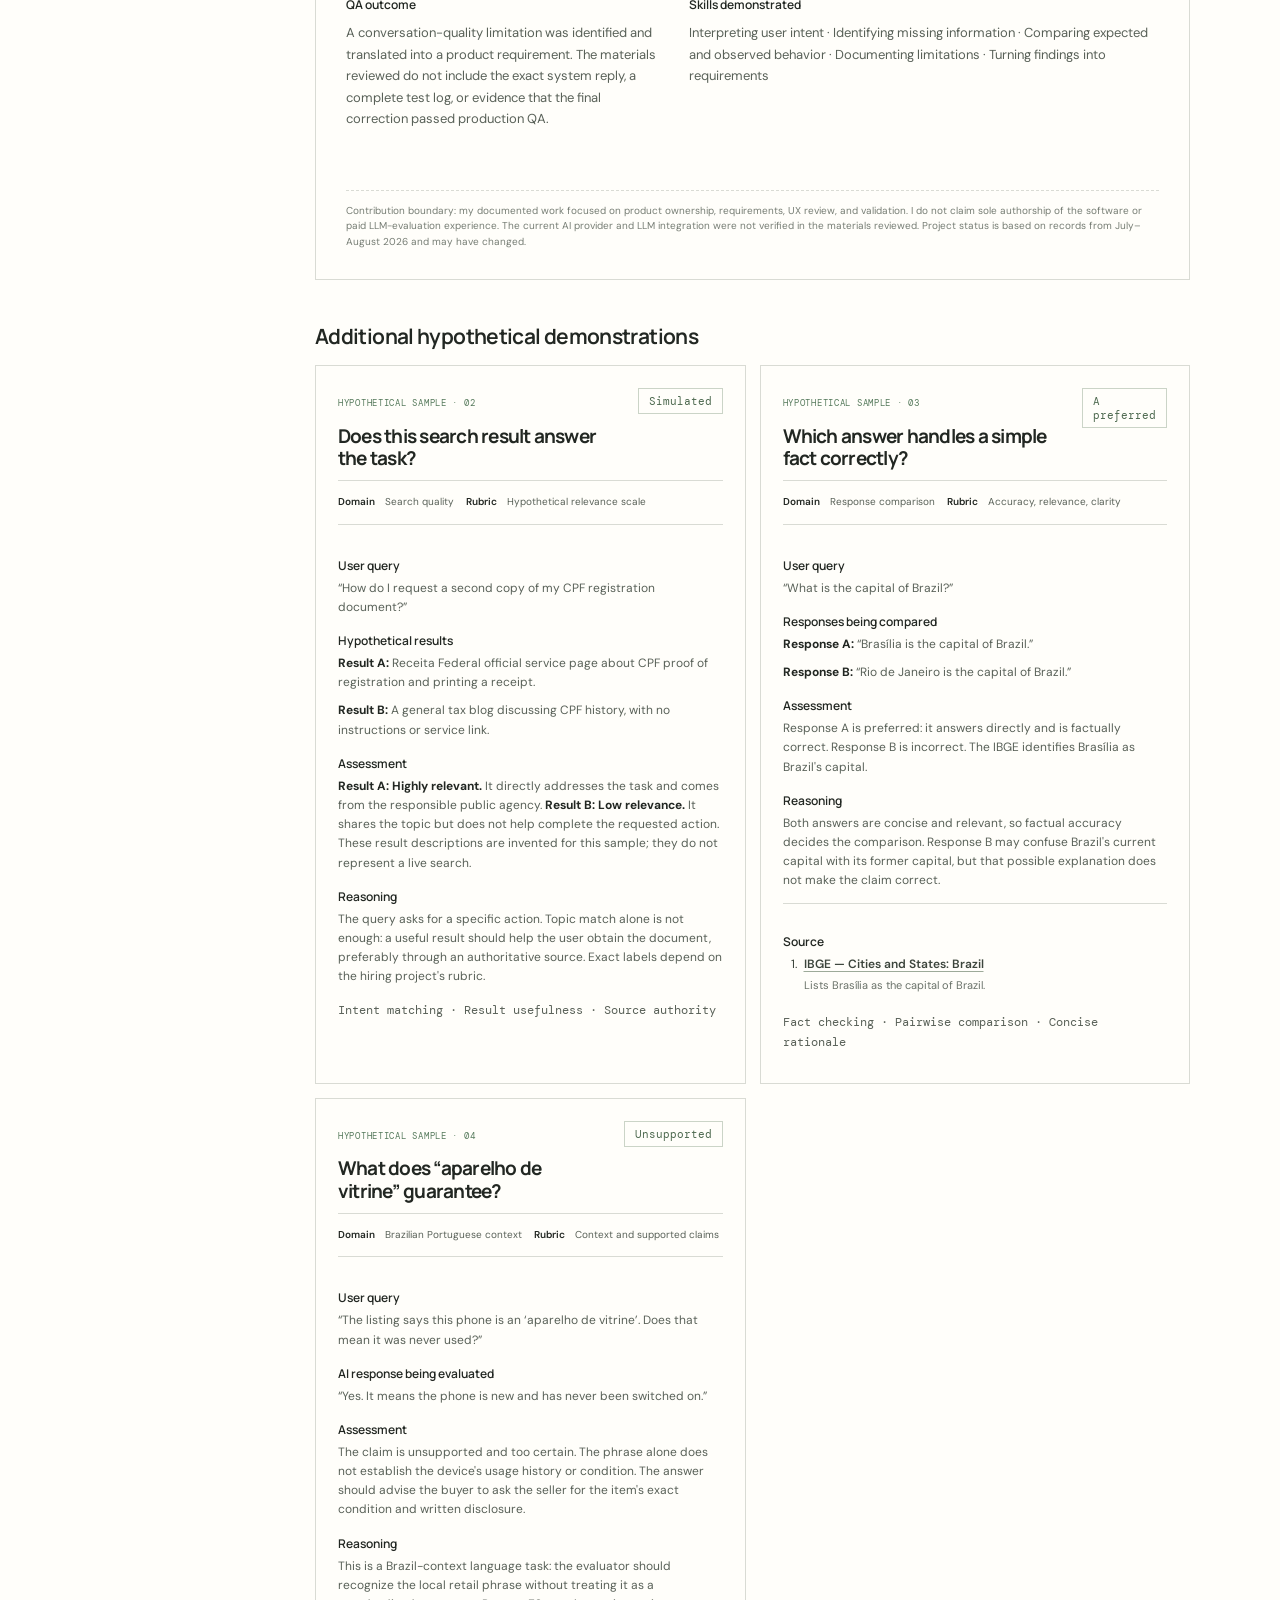
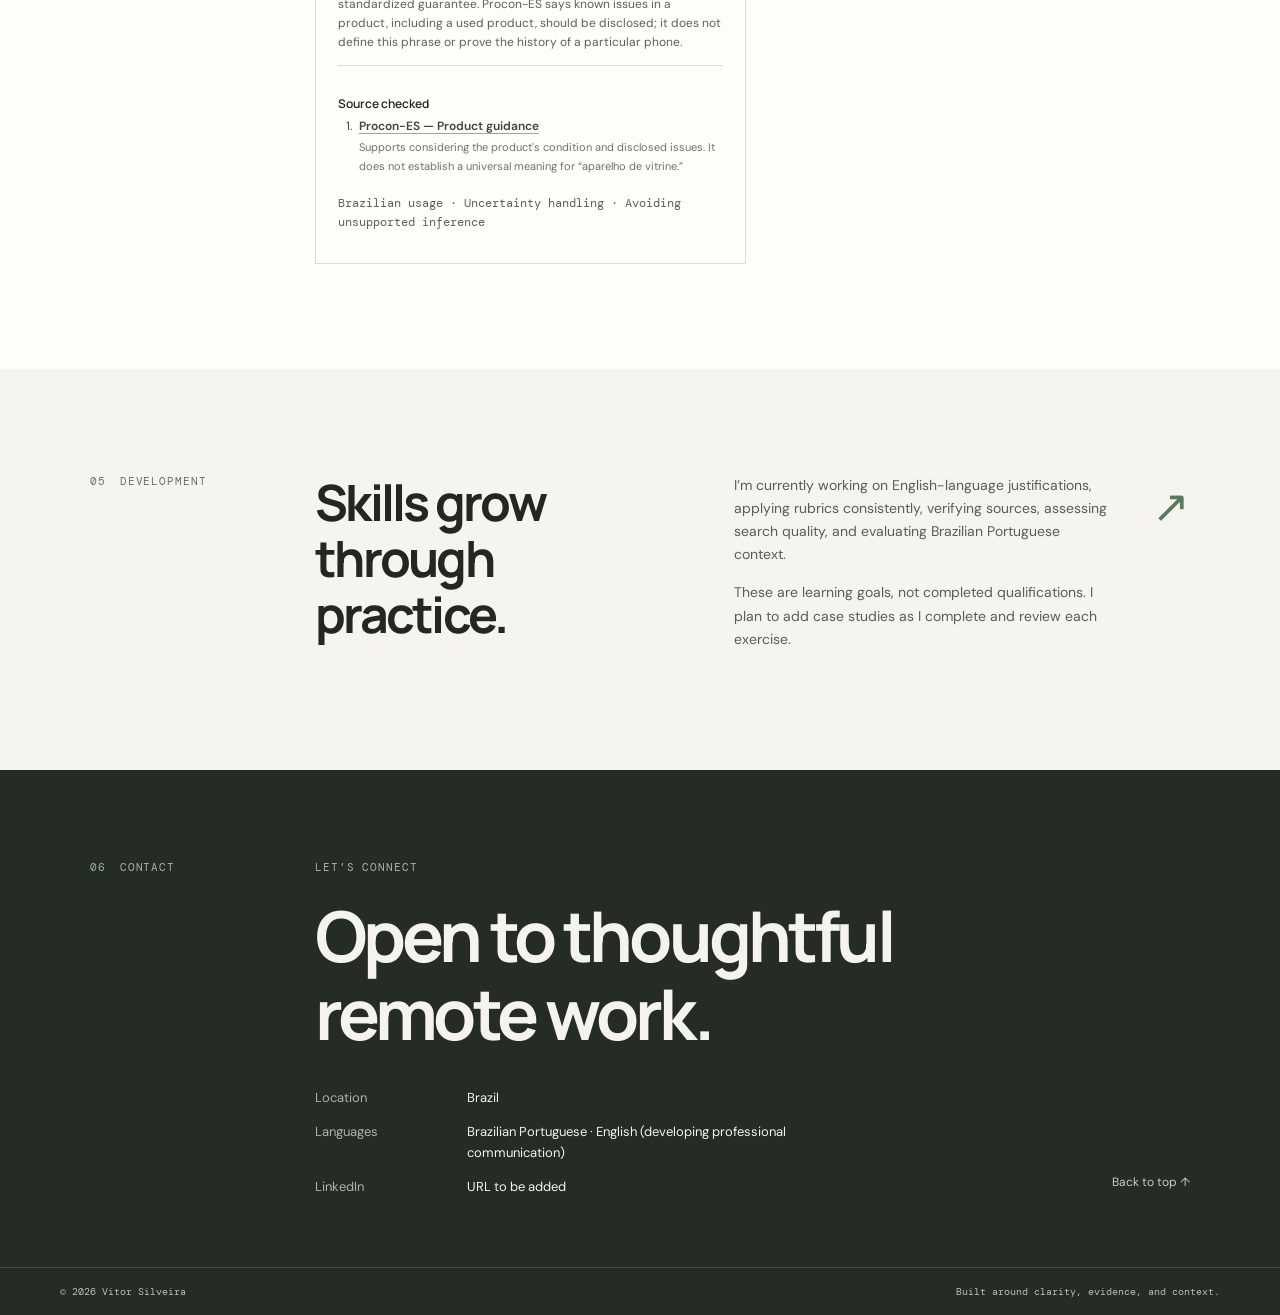
==== commit d8e064c5: "Add files via upload" ====
--- a/index.html
+++ b/index.html
@@ -77,7 +77,7 @@
     <section class="work-section" id="work">
       <div class="section-wrap content-section">
         <div class="section-label"><span>04</span><span>Case studies</span></div>
-        <div class="section-content"><div class="section-heading"><h2>Practice with<br>real questions.</h2><p>One reviewed exercise and three hypothetical samples. They show how I would approach different task types; they are not real client assignments or claimed work experience.</p></div>
+        <div class="section-content"><div class="section-heading"><h2>Practice with<br>real questions.</h2><p>One reviewed exercise, a product QA case, and three hypothetical samples. The samples are not real client assignments or claimed work experience.</p></div>
           <article class="case-study" id="cpf-case">
             <div class="case-header"><div><span class="case-kicker">SELF-DIRECTED PRACTICE · 01</span><h3>Can a CPF replace a travel document?</h3></div><span class="classification">Incorrect</span></div>
             <div class="case-meta"><span><b>Domain</b> Brazilian identification &amp; international travel</span><span><b>Status</b> Demonstration exercise · Reviewed</span></div>
@@ -86,6 +86,13 @@
             <div class="evidence"><h4>Evidence checked</h4><ol><li><a href="https://www.gov.br/pf/pt-br/assuntos/passaporte/ajuda/duvidas_/inicio/inicio-posso-viajar-ao-mercosul-sem" target="_blank" rel="noopener noreferrer">Brazilian Federal Police — Can I travel to Mercosur without a passport?</a><span>Explains that tourism trips may use an identity card meeting stated conditions, and that other travel purposes require a passport. It does not list CPF as a travel document.</span></li><li><a href="https://www.gov.br/antt/pt-br/assuntos/passageiros/viajantes/documento-de-identificacao-para-embarque" target="_blank" rel="noopener noreferrer">Brazilian National Land Transport Agency (ANTT) — Identification documents for boarding</a><span>Summarizes international travel documentation as a Brazilian passport or, under relevant Mercosur arrangements, an identity card.</span></li></ol></div>
             <div class="case-footer"><div><h4>Reasoning</h4><p>The answer makes an absolute claim. Official guidance shows a limited identity-card exception for some Mercosur trips, not a general exemption based on CPF. The distinction matters: an identity card accepted under an agreement is different from a CPF number.</p></div><div><h4>Skills demonstrated</h4><p>Query interpretation · Claim checking · Scope and exception handling · Source-based justification</p></div></div>
             <p class="case-disclaimer">Demonstration exercise only. This is not paid client work. Requirements can change; travelers should check current rules for their destination and airline.</p>
+          </article>
+          <article class="case-study project-case" id="catarina-atende">
+            <div class="case-header"><div><span class="case-kicker">INDEPENDENT PRODUCT PROJECT · CONVERSATION QA</span><h3>Catarina Atende: evaluating broad availability requests</h3></div><span class="classification sample-label">In development</span></div>
+            <div class="case-meta"><span><b>Role</b> Founder &amp; Product Owner</span><span><b>Focus</b> Product requirements, UX review, manual QA</span><span><b>Stage</b> Supervised-pilot preparation recorded in 2026</span></div>
+            <div class="case-columns"><div><h4>Project context</h4><p class="sample-copy">Catarina Atende is an independent product for appointment-based businesses that manage customer conversations through WhatsApp. Its intended workflow connects questions about services and availability with booking operations and human support.</p><h4>Scenario reviewed</h4><blockquote>“Do you have any appointments this week?” <span class="scenario-note">Paraphrased scenario based on project records; not a verbatim customer message.</span></blockquote></div><div><h4>Expected behavior</h4><p class="sample-copy">Understand that the customer is asking about availability, request missing details such as the service when needed, and avoid confirming a booking before the customer has made a clear choice.</p><h4>Finding in project records</h4><p class="sample-copy">The records describe a gap in broad availability questions: some requests worked better when the customer specified a day and service. The issue was identified for prioritization before a supervised pilot.</p></div></div>
+            <div class="case-detail-grid"><div><h4>QA outcome</h4><p class="sample-copy">A conversation-quality limitation was identified and translated into a product requirement. The materials reviewed do not include the exact system reply, a complete test log, or evidence that the final correction passed production QA.</p></div><div><h4>Skills demonstrated</h4><p class="sample-copy">Interpreting user intent · Identifying missing information · Comparing expected and observed behavior · Documenting limitations · Turning findings into requirements</p></div></div>
+            <p class="case-disclaimer">Contribution boundary: my documented work focused on product ownership, requirements, UX review, and validation. I do not claim sole authorship of the software or paid LLM-evaluation experience. The current AI provider and LLM integration were not verified in the materials reviewed. Project status is based on records from July–August 2026 and may have changed.</p>
           </article>
           <h3 class="sample-heading">Additional hypothetical demonstrations</h3>
           <div class="sample-grid">
--- a/styles.css
+++ b/styles.css
@@ -5,3 +5,4 @@
 @media(prefers-reduced-motion:reduce){html{scroll-behavior:auto}*{animation-duration:.01ms!important;transition-duration:.01ms!important}}
 .sample-heading{font:650 21px var(--display);letter-spacing:-.03em;margin:42px 0 15px}.sample-grid{display:grid;grid-template-columns:repeat(2,minmax(0,1fr));gap:14px}.sample-case{padding:22px}.sample-label{border-color:#cbd4c7;color:#4d694f}.sample-case .case-header h3{font-size:19px}.sample-case .case-meta{font-size:10px;gap:12px}.sample-block{padding-top:17px}.sample-block h4{margin:15px 0 5px}.sample-block p{font-size:12px;color:#596158;line-height:1.6;margin:0 0 9px}.sample-block p b{color:var(--ink)}.sample-block .evidence{padding:14px 0 4px;margin-top:12px}.sample-block .skill-tag{display:block;margin-top:15px}.case-disclaimer{line-height:1.55}
 @media(max-width:600px){.sample-grid{grid-template-columns:1fr}.sample-heading{margin-top:34px}.sample-case{padding:17px}}
+.project-case{margin:4px 0 28px}.project-case .sample-copy{font-size:13px;line-height:1.65;color:#596158;margin:0 0 15px}.project-case blockquote{padding-left:14px;border-left:2px solid #9bac98}.scenario-note{display:block;font-size:10px;color:#788077;margin-top:6px}.project-case .case-columns{align-items:start}.project-case .case-detail-grid{margin-top:0}
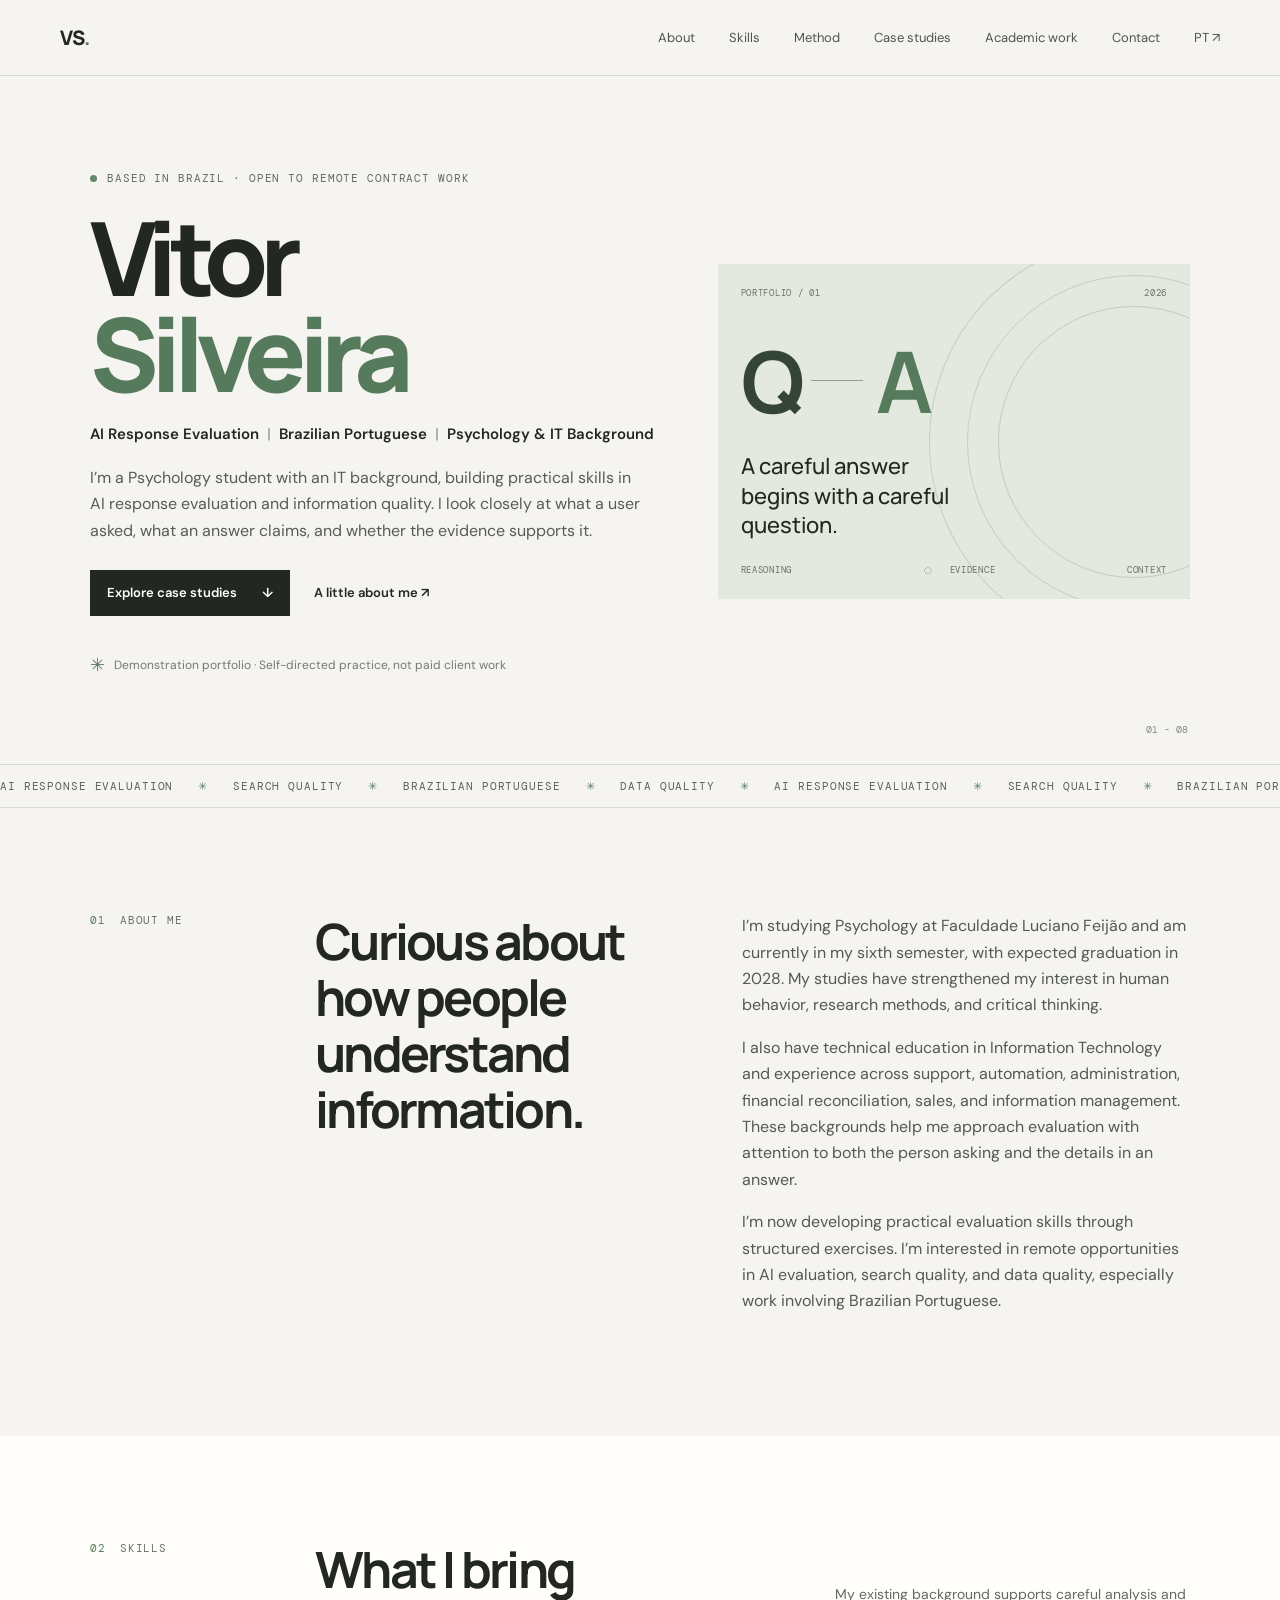
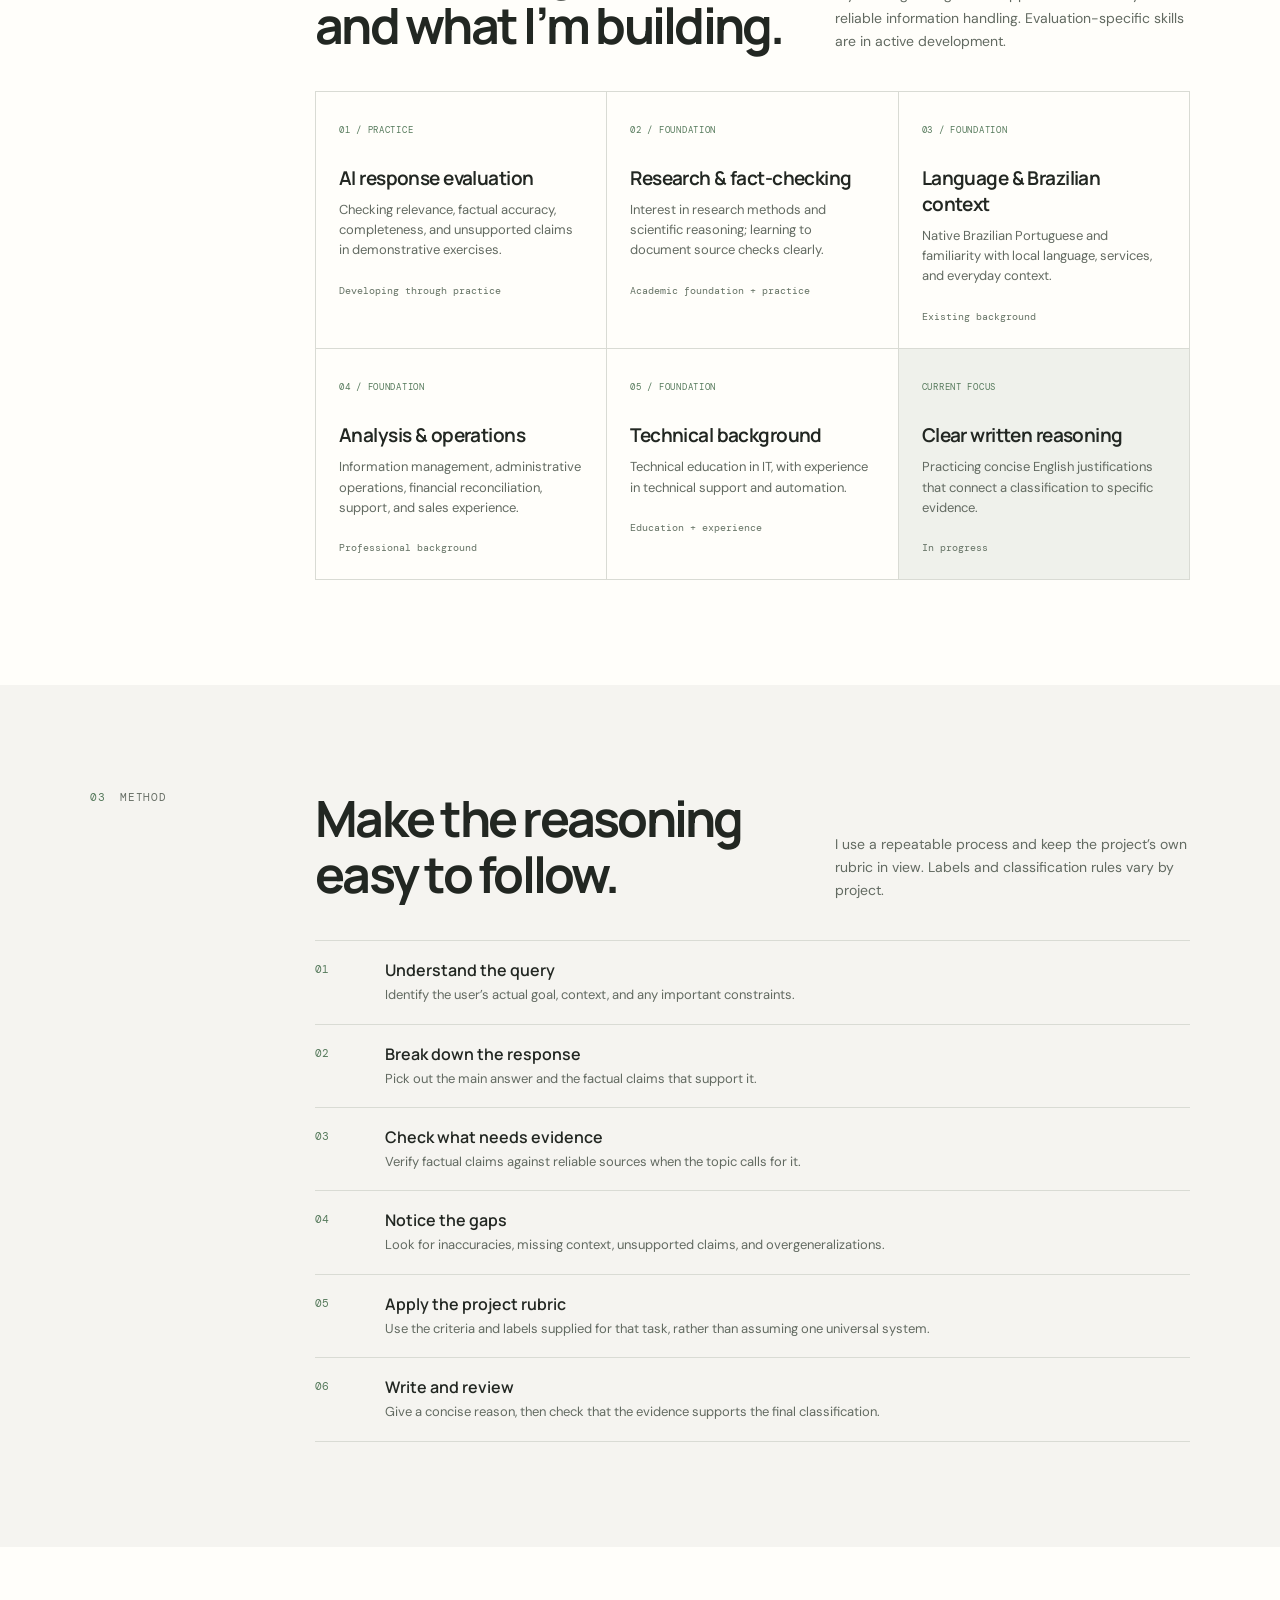
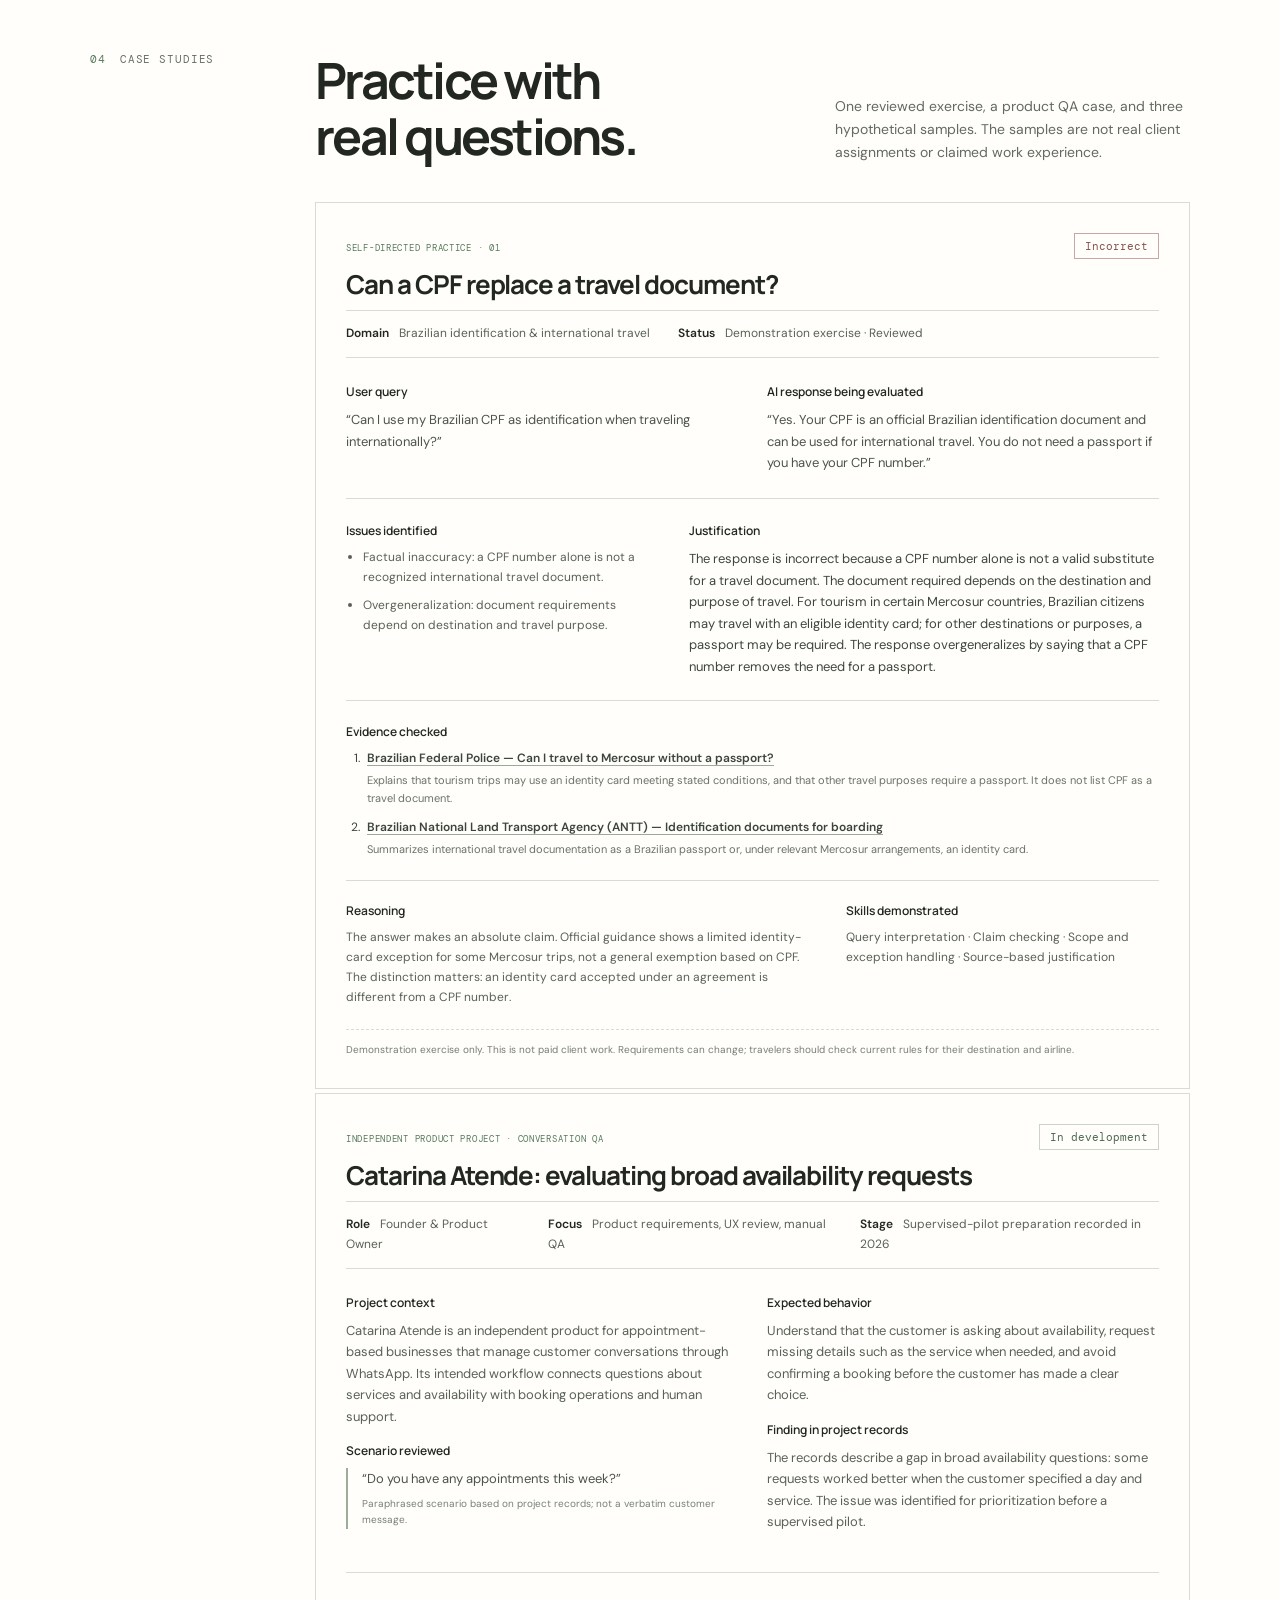
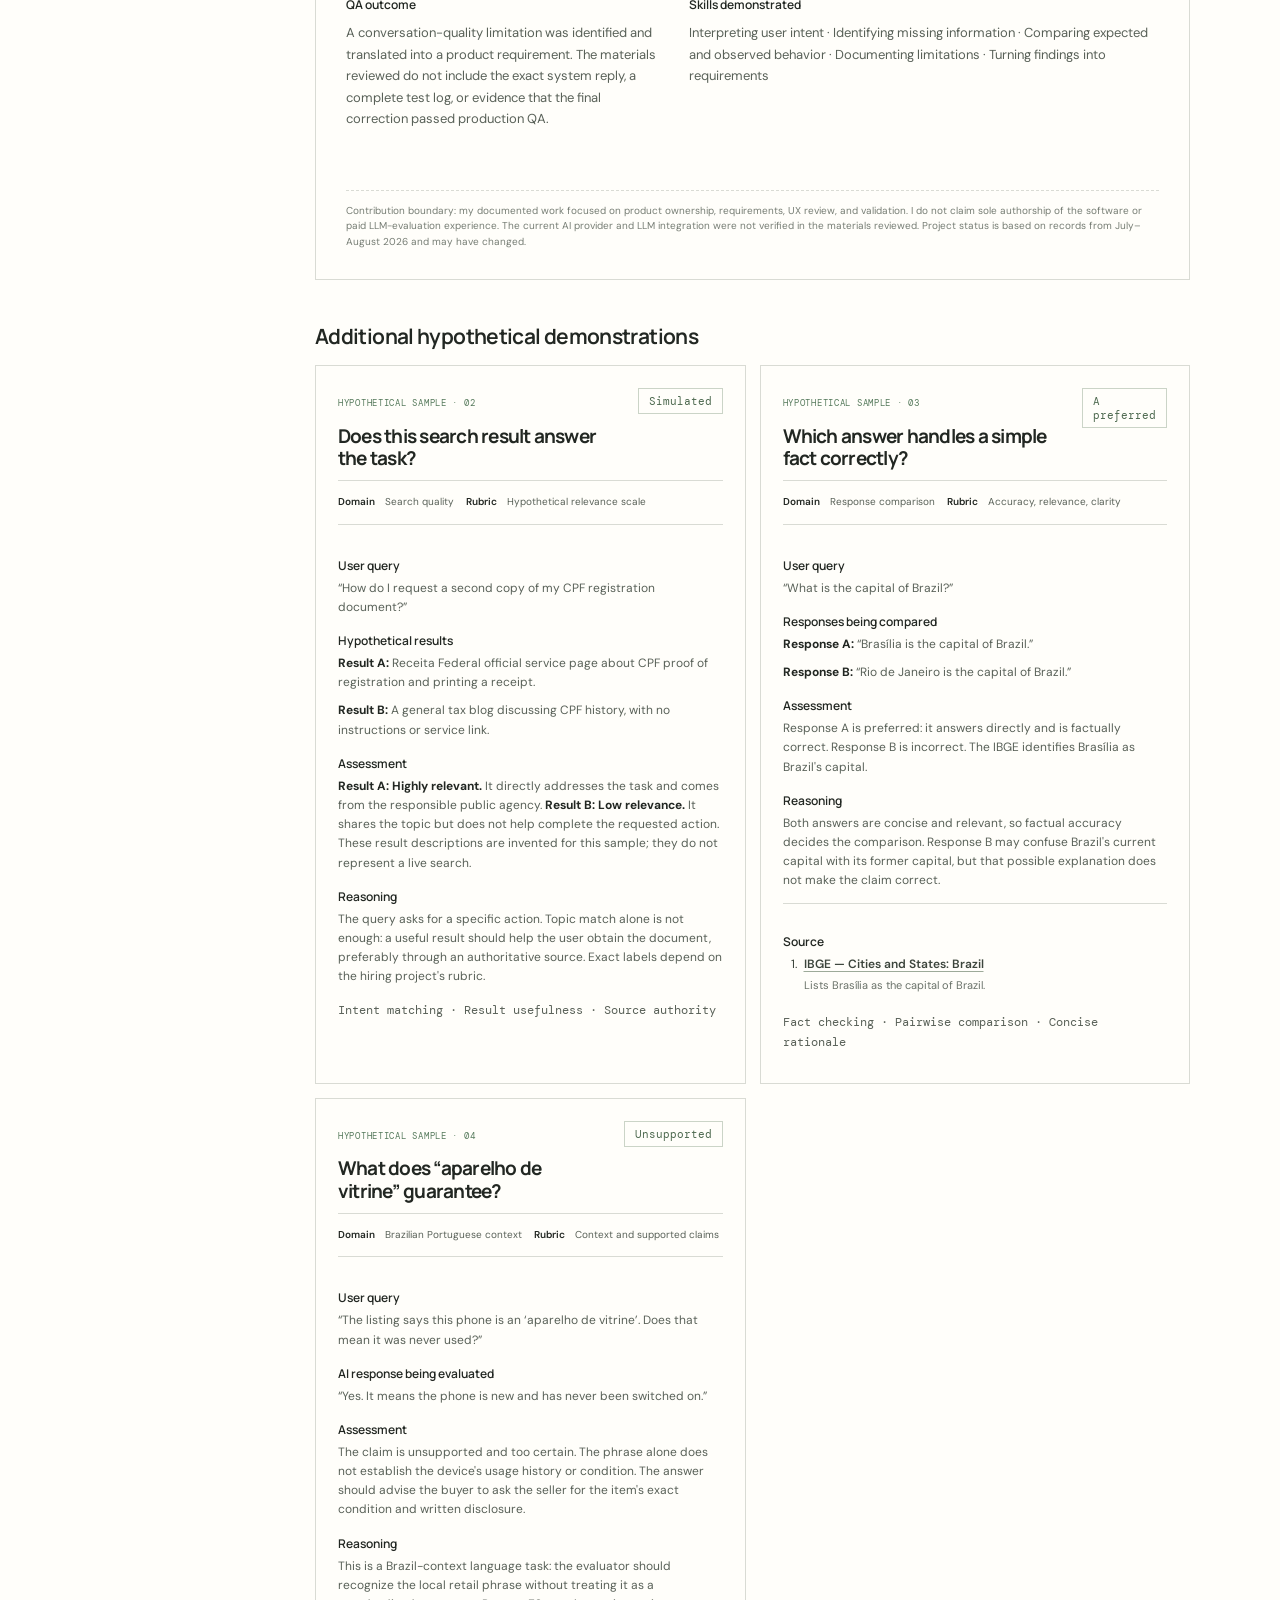
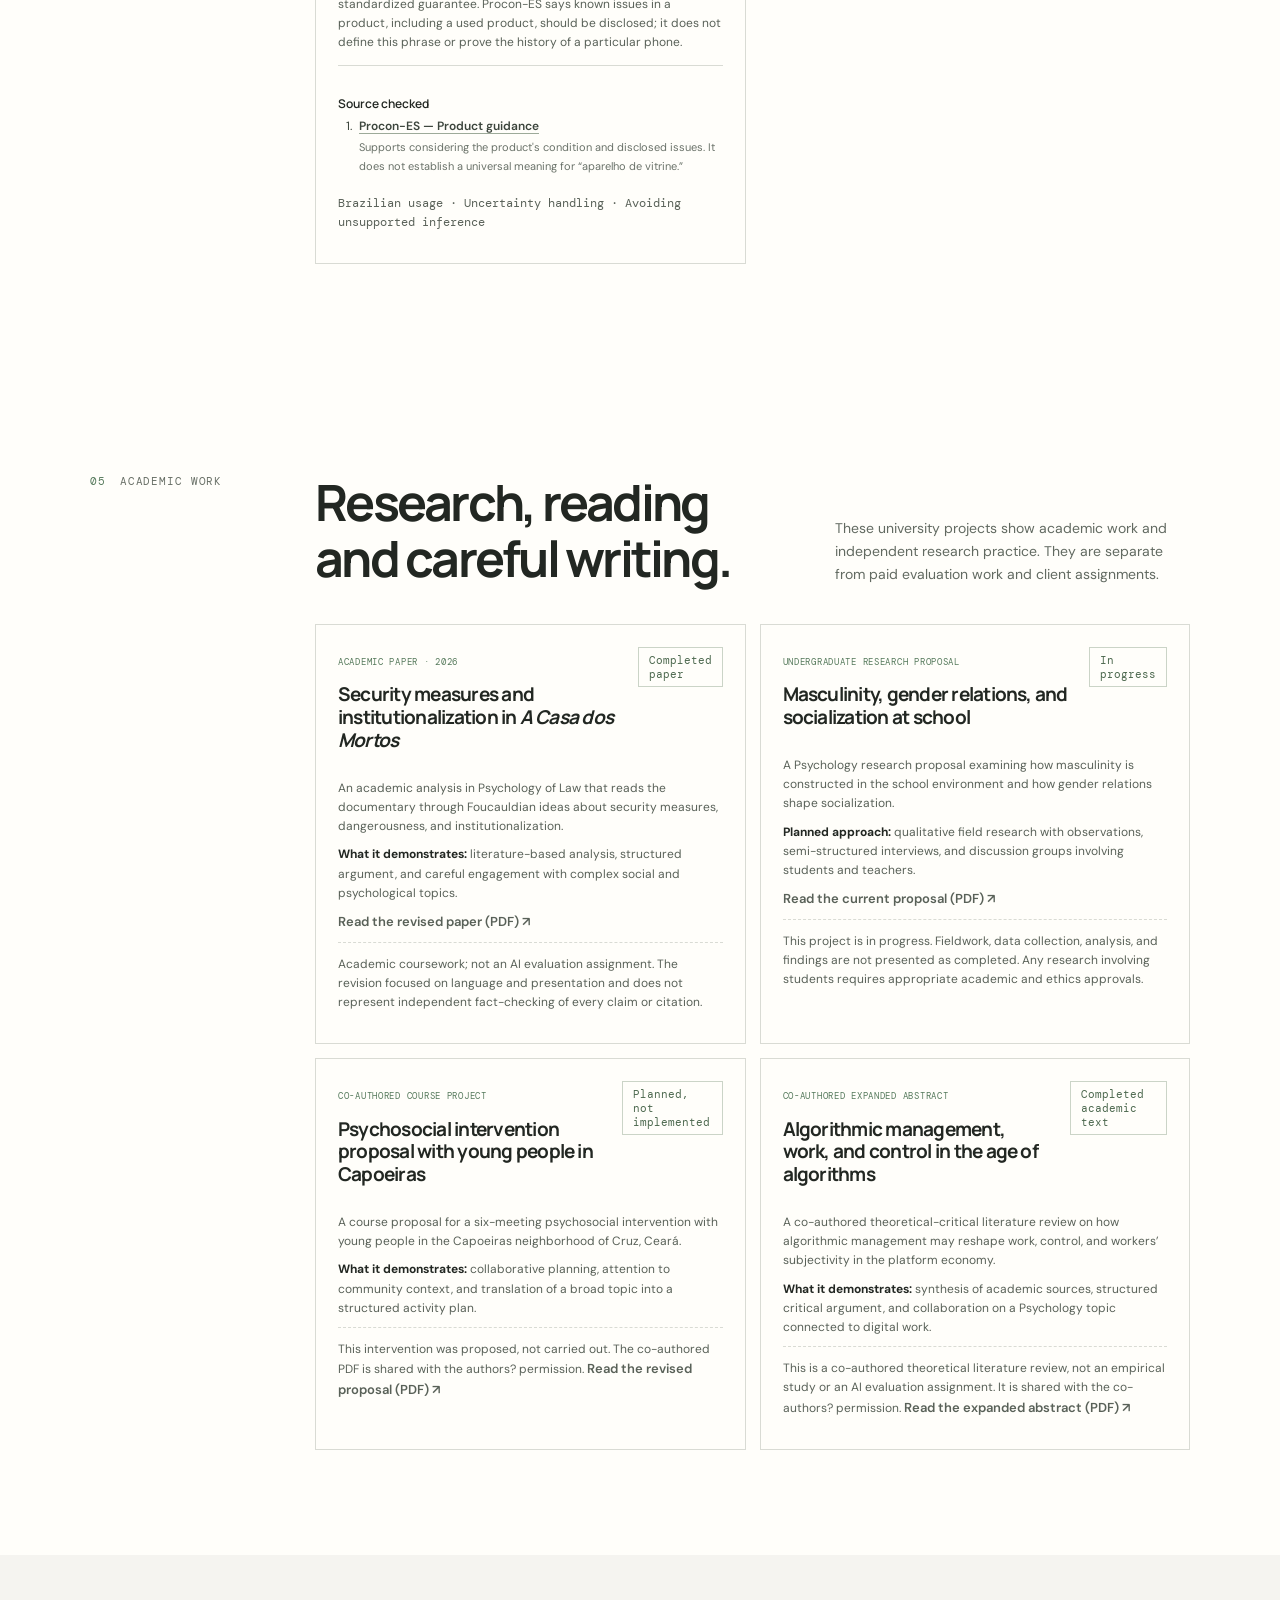
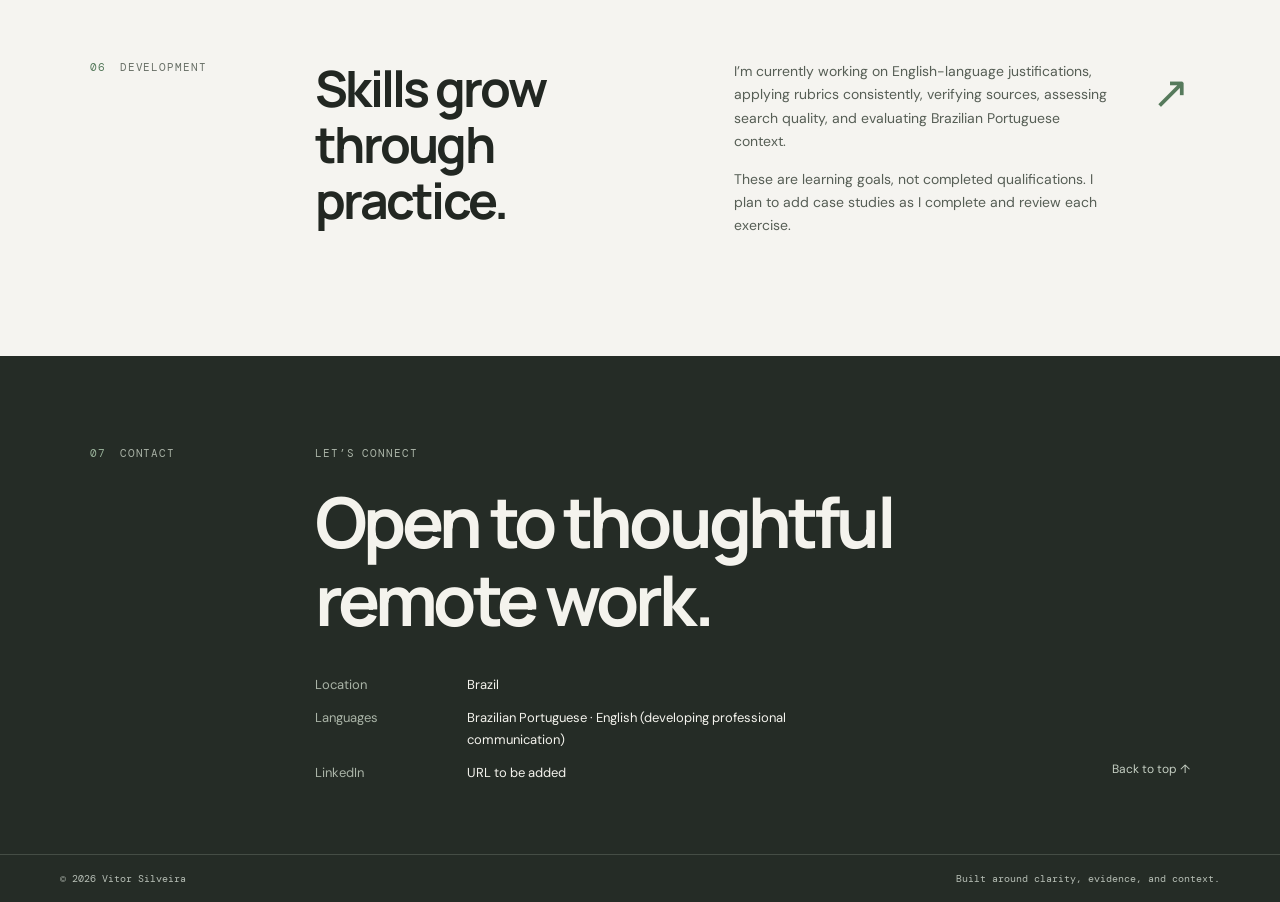
==== commit 94110603: "Add files via upload" ====
--- a/index.html
+++ b/index.html
@@ -14,7 +14,7 @@
     <a class="wordmark" href="#home" aria-label="Vitor Silveira, home">VS<span>.</span></a>
     <button class="menu-toggle" type="button" aria-expanded="false" aria-controls="site-nav">Menu</button>
     <nav id="site-nav" aria-label="Main navigation">
-      <a href="#about">About</a><a href="#skills">Skills</a><a href="#method">Method</a><a href="#work">Case studies</a><a href="#contact">Contact</a><a href="index-pt.html" lang="pt-BR">PT ↗</a>
+      <a href="#about">About</a><a href="#skills">Skills</a><a href="#method">Method</a><a href="#work">Case studies</a><a href="#academic-work">Academic work</a><a href="#contact">Contact</a><a href="index-pt.html" lang="pt-BR">PT ↗</a>
     </nav>
   </header>
 
@@ -34,7 +34,7 @@
         <p class="card-caption">A careful answer begins with a careful question.</p>
         <div class="card-bottom"><span>REASONING</span><span>◌ &nbsp; EVIDENCE</span><span>CONTEXT</span></div>
       </aside>
-      <div class="hero-index" aria-hidden="true">01 — 07</div>
+      <div class="hero-index" aria-hidden="true">01 - 08</div>
     </section>
 
     <section class="ticker" aria-label="Areas of interest"><div>AI response evaluation <span>✳</span> Search quality <span>✳</span> Brazilian Portuguese <span>✳</span> Data quality <span>✳</span> AI response evaluation <span>✳</span> Search quality <span>✳</span> Brazilian Portuguese <span>✳</span> Data quality <span>✳</span></div></section>
@@ -104,12 +104,19 @@
       </div>
     </section>
 
-    <section class="section-wrap content-section development" id="development">
-      <div class="section-label"><span>05</span><span>Development</span></div>
+        <section class="work-section" id="academic-work"><div class="section-wrap content-section"><div class="section-label"><span>05</span><span>Academic work</span></div><div class="section-content"><div class="section-heading"><h2>Research, reading<br>and careful writing.</h2><p>These university projects show academic work and independent research practice. They are separate from paid evaluation work and client assignments.</p></div><div class="sample-grid academic-grid">
+      <article class="case-study sample-case"><div class="case-header"><div><span class="case-kicker">ACADEMIC PAPER &middot; 2026</span><h3>Security measures and institutionalization in <i>A Casa dos Mortos</i></h3></div><span class="classification sample-label">Completed paper</span></div><div class="sample-block"><p>An academic analysis in Psychology of Law that reads the documentary through Foucauldian ideas about security measures, dangerousness, and institutionalization.</p><p><b>What it demonstrates:</b> literature-based analysis, structured argument, and careful engagement with complex social and psychological topics.</p><p><a class="text-link" href="Trabalho_Academico_A_Casa_dos_Mortos_Revisado.pdf">Read the revised paper (PDF) &#8599;</a></p><p class="case-disclaimer">Academic coursework; not an AI evaluation assignment. The revision focused on language and presentation and does not represent independent fact-checking of every claim or citation.</p></div></article>
+      <article class="case-study sample-case"><div class="case-header"><div><span class="case-kicker">UNDERGRADUATE RESEARCH PROPOSAL</span><h3>Masculinity, gender relations, and socialization at school</h3></div><span class="classification sample-label">In progress</span></div><div class="sample-block"><p>A Psychology research proposal examining how masculinity is constructed in the school environment and how gender relations shape socialization.</p><p><b>Planned approach:</b> qualitative field research with observations, semi-structured interviews, and discussion groups involving students and teachers.</p><p><a class="text-link" href="Projeto_de_Pesquisa_Masculinidade_Escolar_Revisado.pdf">Read the current proposal (PDF) &#8599;</a></p><p class="case-disclaimer">This project is in progress. Fieldwork, data collection, analysis, and findings are not presented as completed. Any research involving students requires appropriate academic and ethics approvals.</p></div></article>
+      <article class="case-study sample-case"><div class="case-header"><div><span class="case-kicker">CO-AUTHORED COURSE PROJECT</span><h3>Psychosocial intervention proposal with young people in Capoeiras</h3></div><span class="classification sample-label">Planned, not implemented</span></div><div class="sample-block"><p>A course proposal for a six-meeting psychosocial intervention with young people in the Capoeiras neighborhood of Cruz, Cear&aacute;.</p><p><b>What it demonstrates:</b> collaborative planning, attention to community context, and translation of a broad topic into a structured activity plan.</p><p class="case-disclaimer">This intervention was proposed, not carried out. The co-authored PDF is shared with the authors? permission. <a class="text-link" href="Trabalho_Academico_Intervencao_Capoeiras_Revisado.pdf">Read the revised proposal (PDF) &#8599;</a></p></div></article>
+      <article class="case-study sample-case"><div class="case-header"><div><span class="case-kicker">CO-AUTHORED EXPANDED ABSTRACT</span><h3>Algorithmic management, work, and control in the age of algorithms</h3></div><span class="classification sample-label">Completed academic text</span></div><div class="sample-block"><p>A co-authored theoretical-critical literature review on how algorithmic management may reshape work, control, and workers&rsquo; subjectivity in the platform economy.</p><p><b>What it demonstrates:</b> synthesis of academic sources, structured critical argument, and collaboration on a Psychology topic connected to digital work.</p><p class="case-disclaimer">This is a co-authored theoretical literature review, not an empirical study or an AI evaluation assignment. It is shared with the co-authors? permission. <a class="text-link" href="Resumo_Expandido_Liberdade_Programada.pdf">Read the expanded abstract (PDF) &#8599;</a></p></div></article>
+      </div></div></div>
+      </section>
+<section class="section-wrap content-section development" id="development">
+      <div class="section-label"><span>06</span><span>Development</span></div>
       <div class="section-content development-row"><h2>Skills grow<br>through practice.</h2><div><p>I’m currently working on English-language justifications, applying rubrics consistently, verifying sources, assessing search quality, and evaluating Brazilian Portuguese context.</p><p>These are learning goals, not completed qualifications. I plan to add case studies as I complete and review each exercise.</p></div><span class="development-mark" aria-hidden="true">↗</span></div>
     </section>
 
-    <section class="contact-section" id="contact"><div class="section-wrap contact-inner"><div class="section-label"><span>06</span><span>Contact</span></div><div class="contact-main"><p class="eyebrow">LET’S CONNECT</p><h2>Open to thoughtful<br>remote work.</h2><div class="contact-details"><p><span>Location</span>Brazil</p><p><span>Languages</span>Brazilian Portuguese · English (developing professional communication)</p><p><span>LinkedIn</span>URL to be added</p></div><a href="#home" class="back-top">Back to top ↑</a></div></div><footer><span>© 2026 Vitor Silveira</span><span>Built around clarity, evidence, and context.</span></footer></section>
+    <section class="contact-section" id="contact"><div class="section-wrap contact-inner"><div class="section-label"><span>07</span><span>Contact</span></div><div class="contact-main"><p class="eyebrow">LET’S CONNECT</p><h2>Open to thoughtful<br>remote work.</h2><div class="contact-details"><p><span>Location</span>Brazil</p><p><span>Languages</span>Brazilian Portuguese · English (developing professional communication)</p><p><span>LinkedIn</span>URL to be added</p></div><a href="#home" class="back-top">Back to top ↑</a></div></div><footer><span>© 2026 Vitor Silveira</span><span>Built around clarity, evidence, and context.</span></footer></section>
   </main>
   <script src="script.js" defer></script>
 </body>
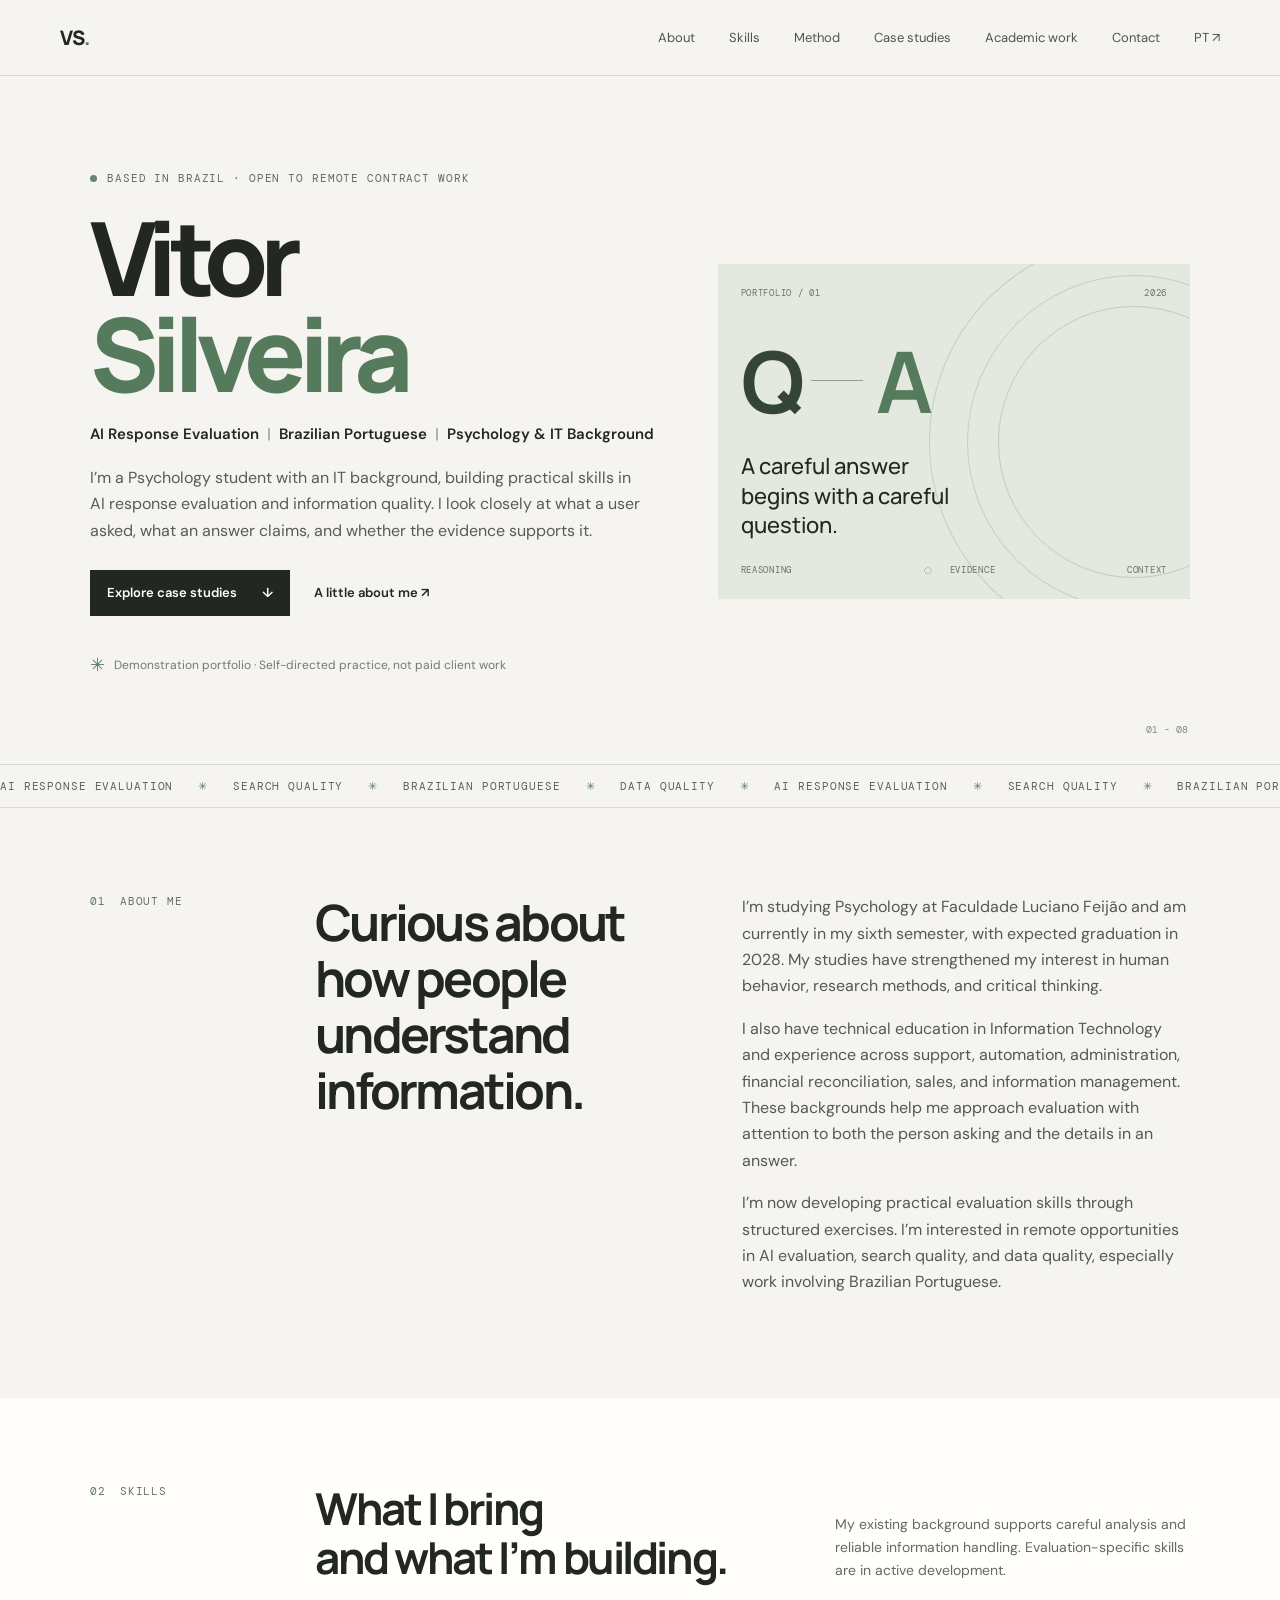
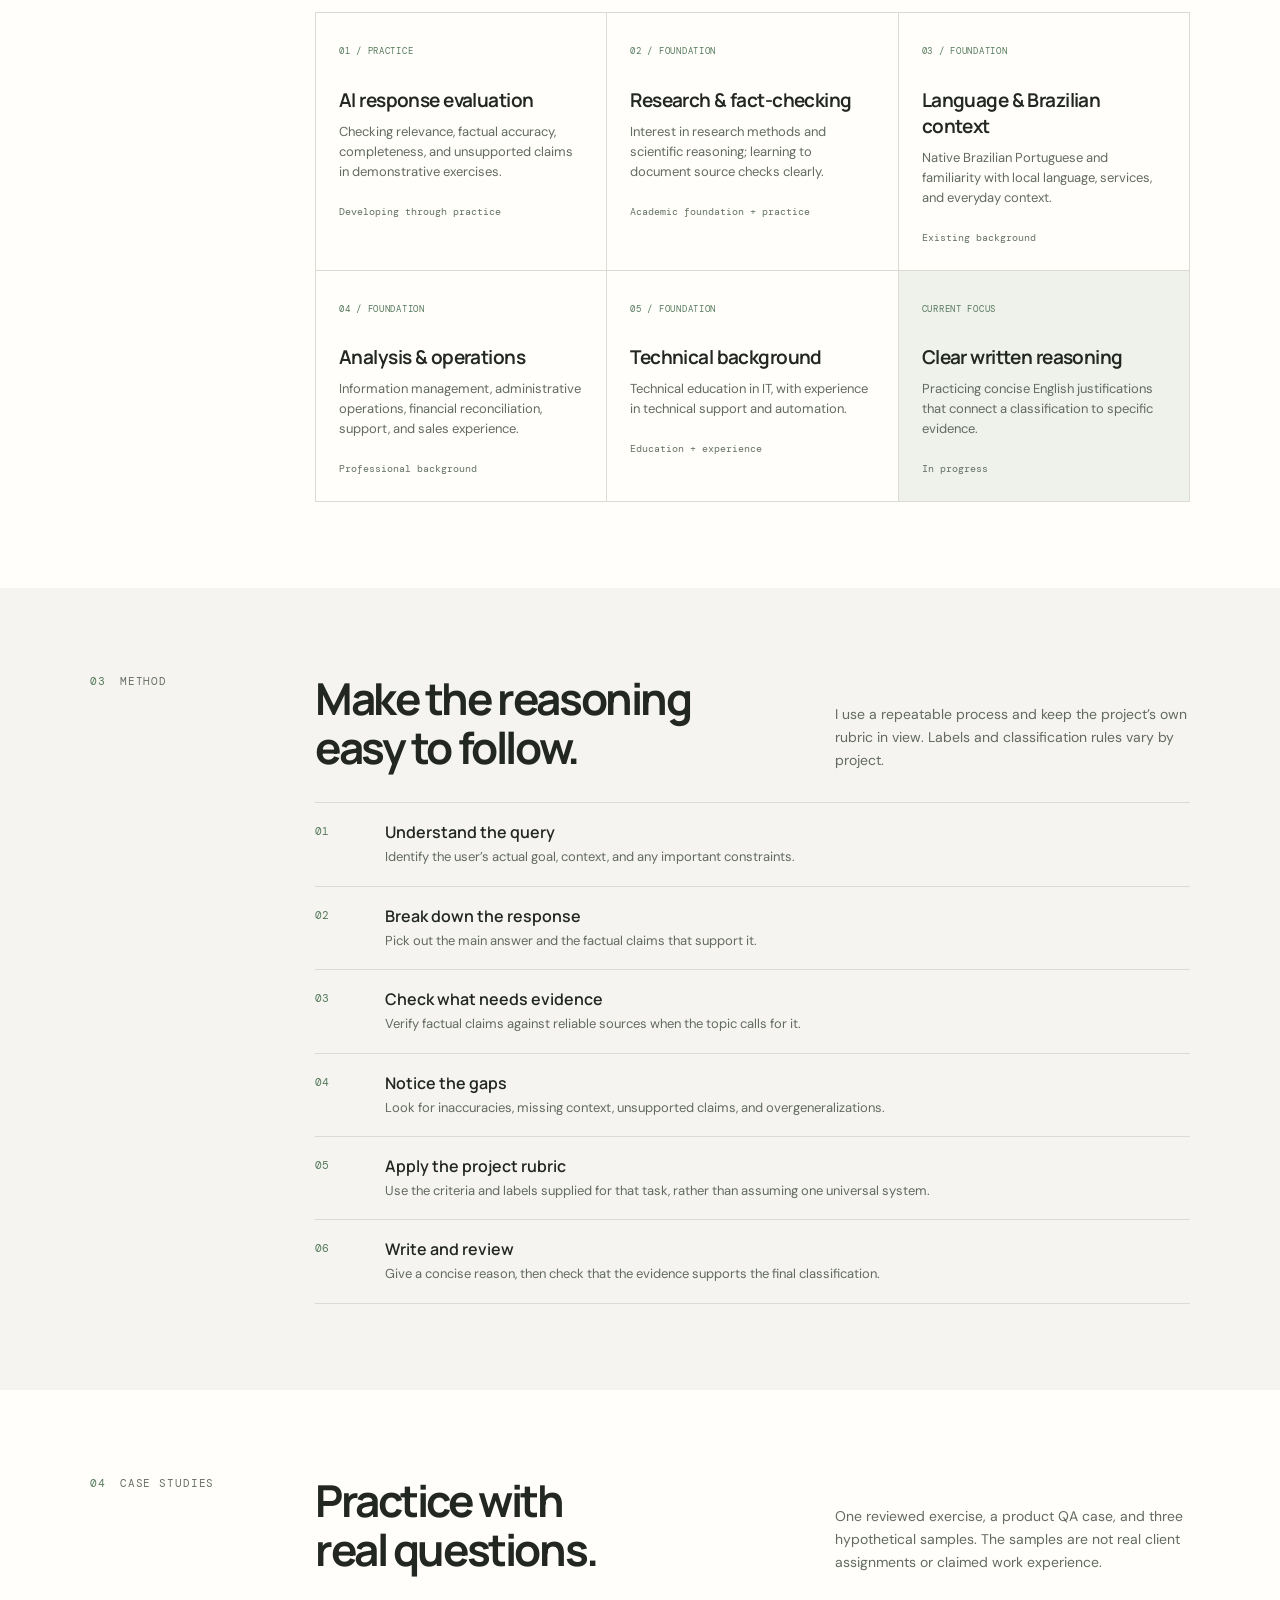
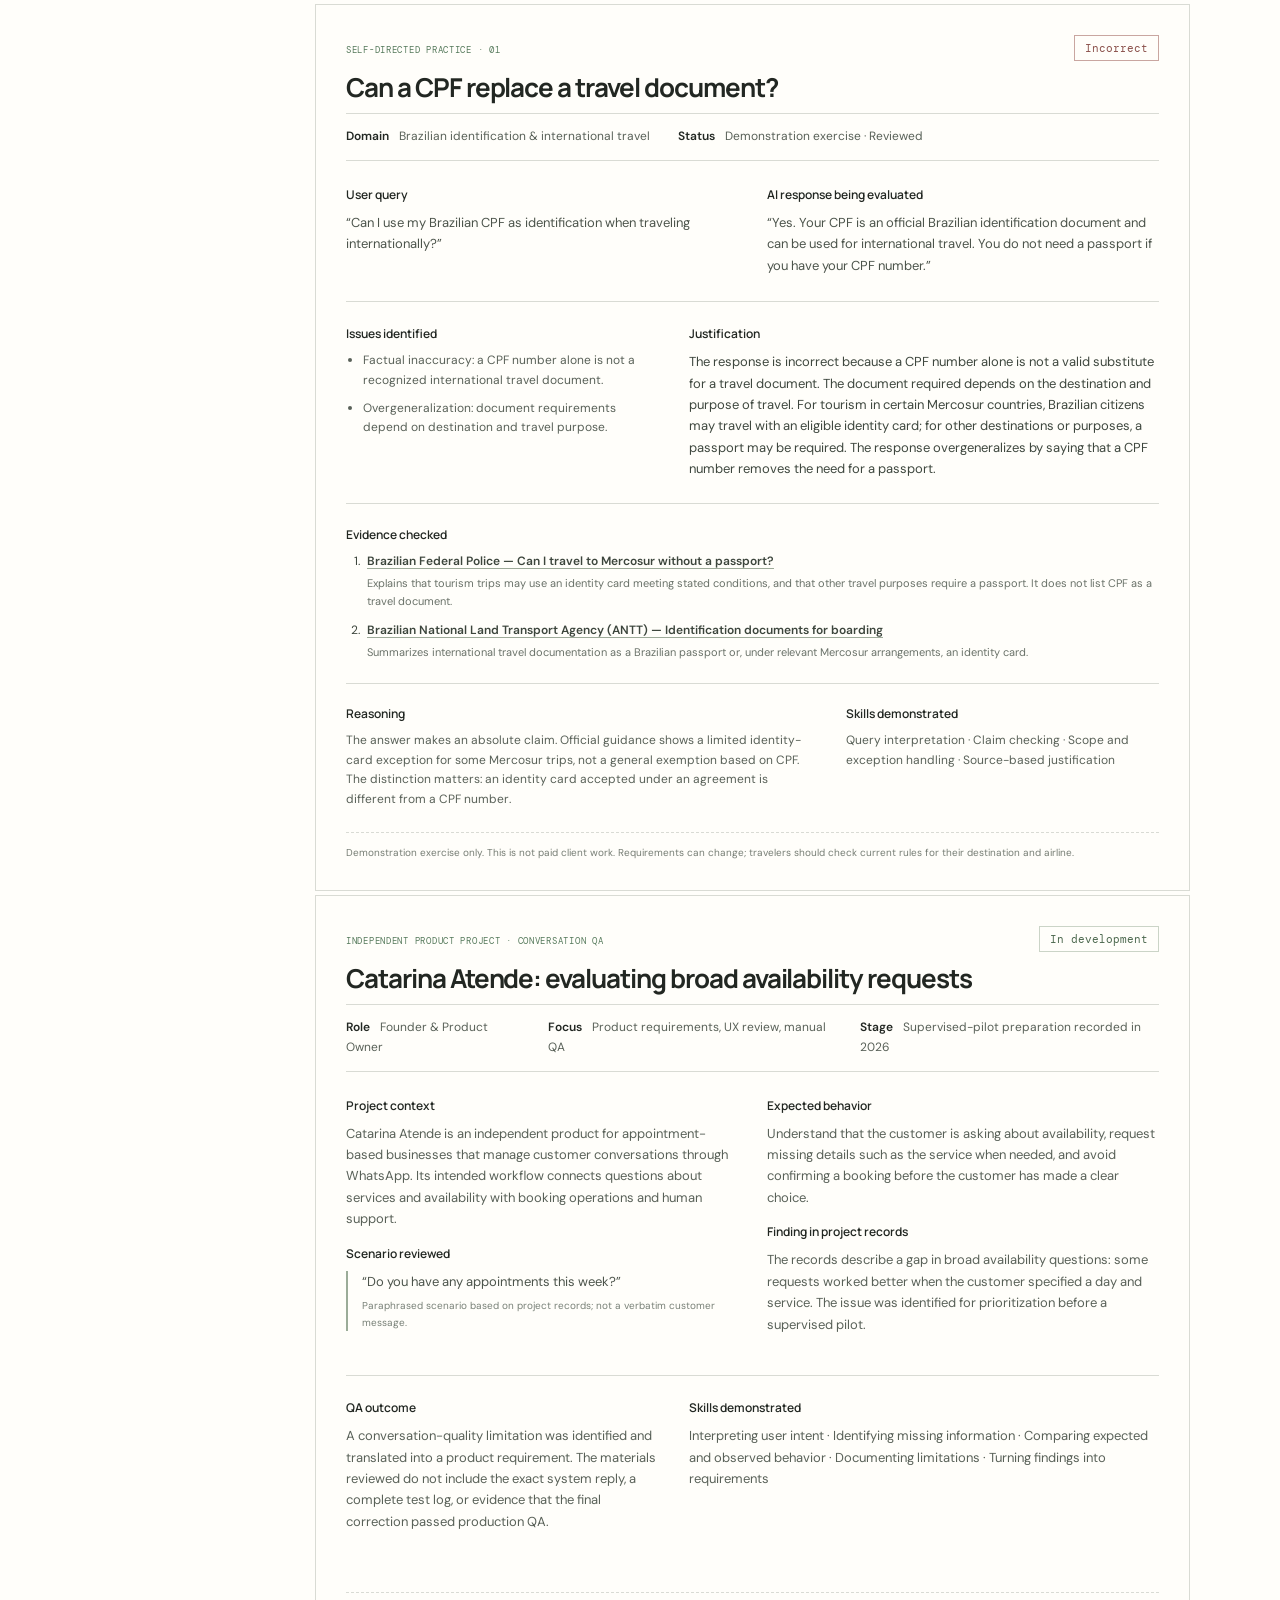
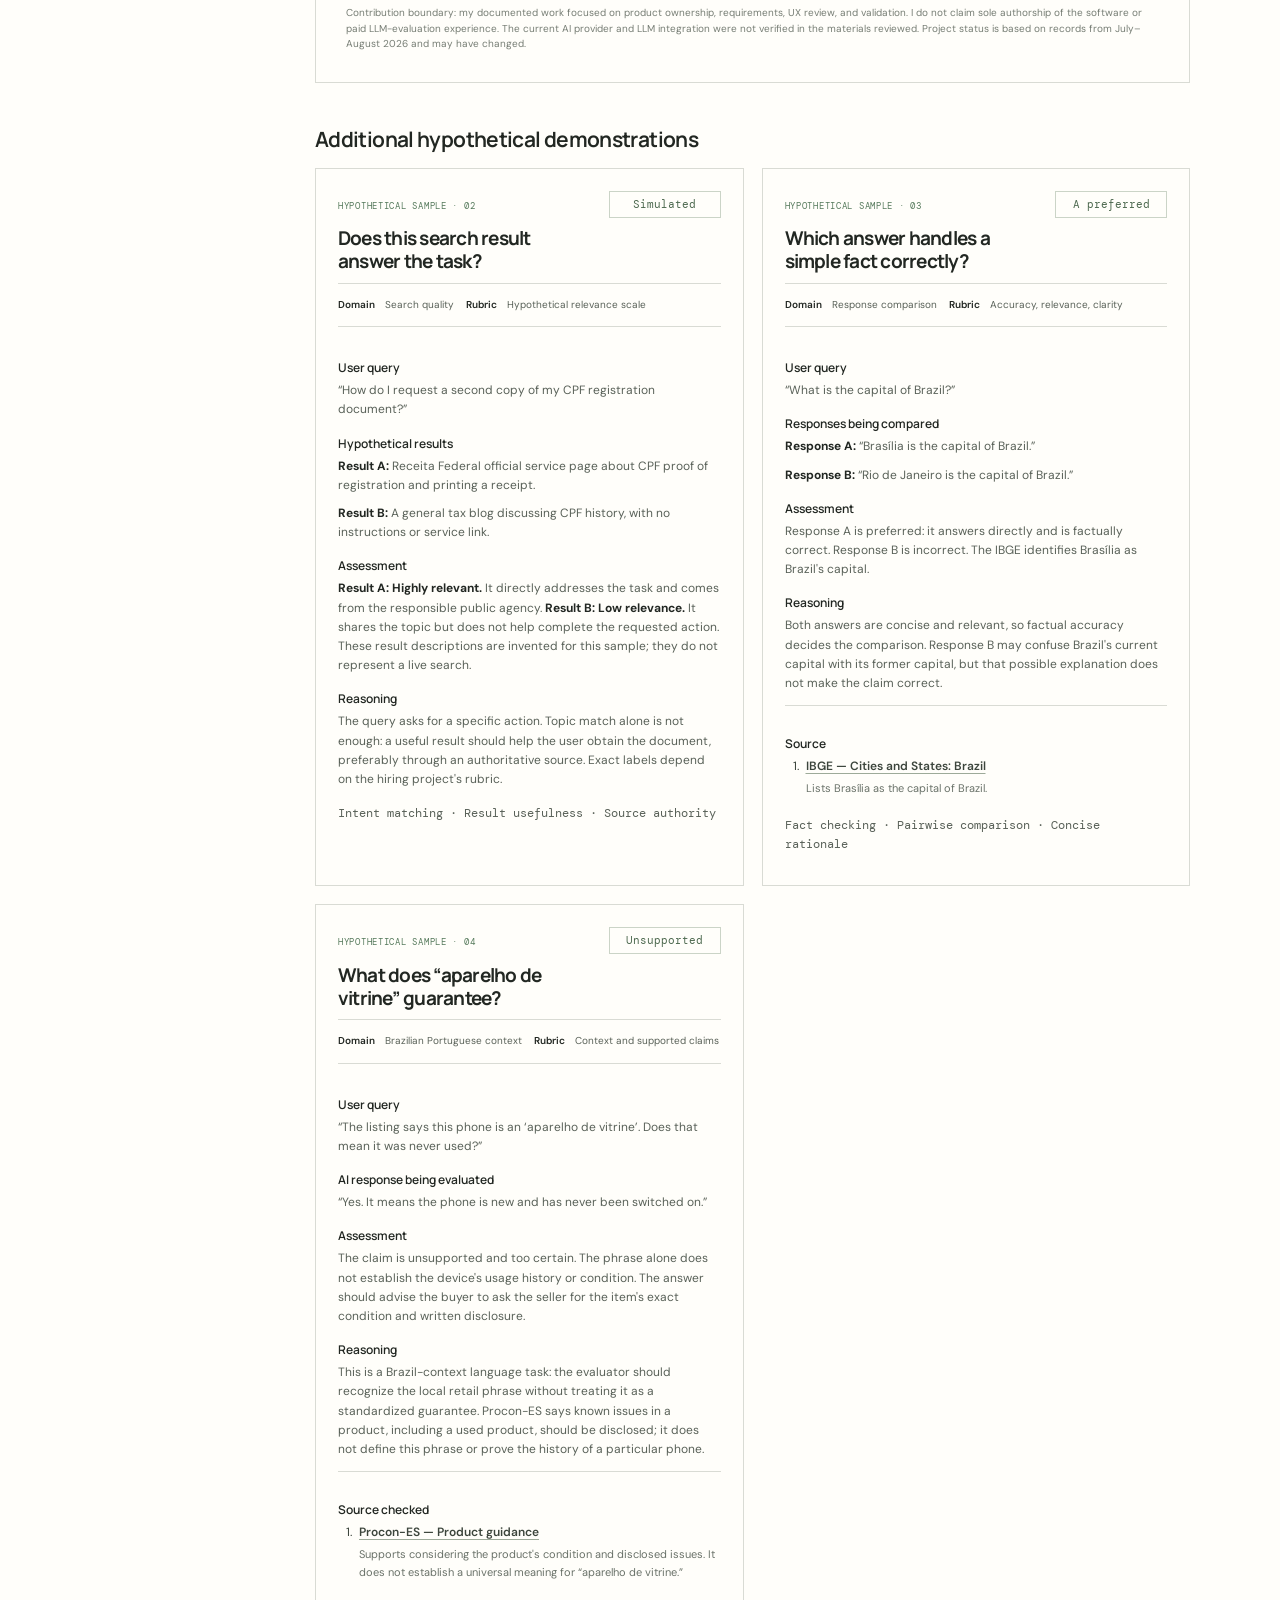
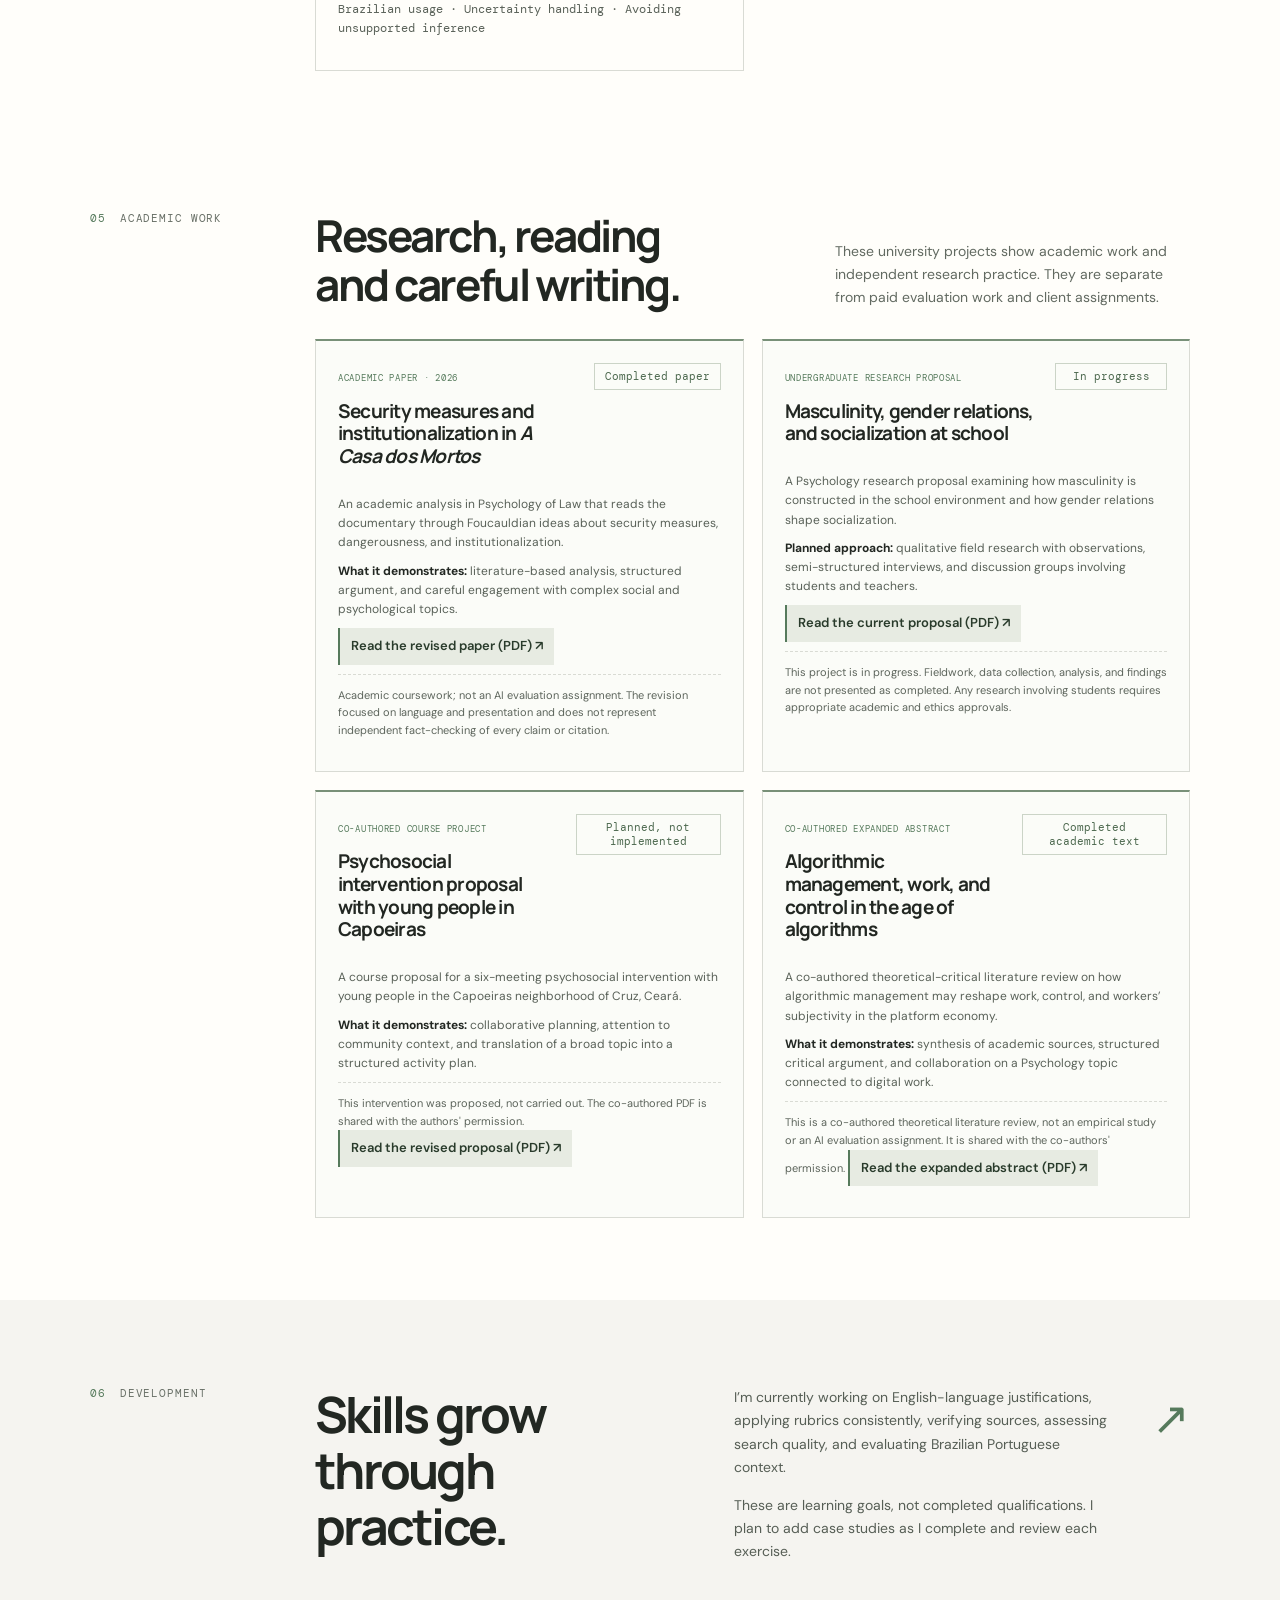
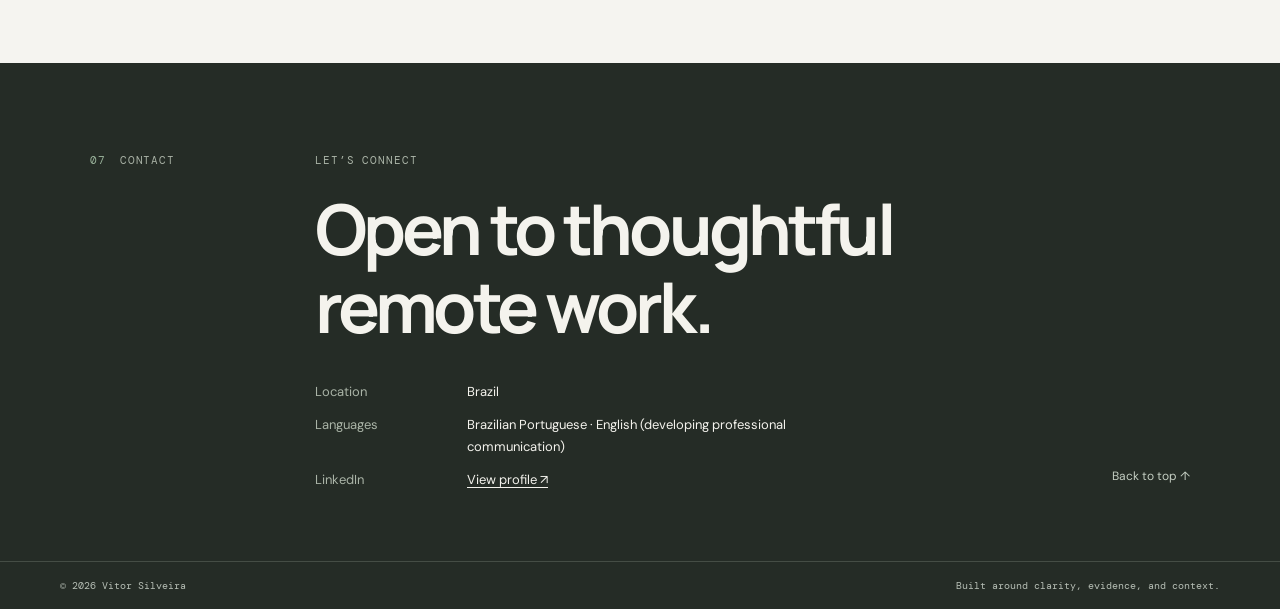
==== commit 3a2c66e3: "Add files via upload" ====
--- a/index.html
+++ b/index.html
@@ -107,8 +107,8 @@
         <section class="work-section" id="academic-work"><div class="section-wrap content-section"><div class="section-label"><span>05</span><span>Academic work</span></div><div class="section-content"><div class="section-heading"><h2>Research, reading<br>and careful writing.</h2><p>These university projects show academic work and independent research practice. They are separate from paid evaluation work and client assignments.</p></div><div class="sample-grid academic-grid">
       <article class="case-study sample-case"><div class="case-header"><div><span class="case-kicker">ACADEMIC PAPER &middot; 2026</span><h3>Security measures and institutionalization in <i>A Casa dos Mortos</i></h3></div><span class="classification sample-label">Completed paper</span></div><div class="sample-block"><p>An academic analysis in Psychology of Law that reads the documentary through Foucauldian ideas about security measures, dangerousness, and institutionalization.</p><p><b>What it demonstrates:</b> literature-based analysis, structured argument, and careful engagement with complex social and psychological topics.</p><p><a class="text-link" href="Trabalho_Academico_A_Casa_dos_Mortos_Revisado.pdf">Read the revised paper (PDF) &#8599;</a></p><p class="case-disclaimer">Academic coursework; not an AI evaluation assignment. The revision focused on language and presentation and does not represent independent fact-checking of every claim or citation.</p></div></article>
       <article class="case-study sample-case"><div class="case-header"><div><span class="case-kicker">UNDERGRADUATE RESEARCH PROPOSAL</span><h3>Masculinity, gender relations, and socialization at school</h3></div><span class="classification sample-label">In progress</span></div><div class="sample-block"><p>A Psychology research proposal examining how masculinity is constructed in the school environment and how gender relations shape socialization.</p><p><b>Planned approach:</b> qualitative field research with observations, semi-structured interviews, and discussion groups involving students and teachers.</p><p><a class="text-link" href="Projeto_de_Pesquisa_Masculinidade_Escolar_Revisado.pdf">Read the current proposal (PDF) &#8599;</a></p><p class="case-disclaimer">This project is in progress. Fieldwork, data collection, analysis, and findings are not presented as completed. Any research involving students requires appropriate academic and ethics approvals.</p></div></article>
-      <article class="case-study sample-case"><div class="case-header"><div><span class="case-kicker">CO-AUTHORED COURSE PROJECT</span><h3>Psychosocial intervention proposal with young people in Capoeiras</h3></div><span class="classification sample-label">Planned, not implemented</span></div><div class="sample-block"><p>A course proposal for a six-meeting psychosocial intervention with young people in the Capoeiras neighborhood of Cruz, Cear&aacute;.</p><p><b>What it demonstrates:</b> collaborative planning, attention to community context, and translation of a broad topic into a structured activity plan.</p><p class="case-disclaimer">This intervention was proposed, not carried out. The co-authored PDF is shared with the authors? permission. <a class="text-link" href="Trabalho_Academico_Intervencao_Capoeiras_Revisado.pdf">Read the revised proposal (PDF) &#8599;</a></p></div></article>
-      <article class="case-study sample-case"><div class="case-header"><div><span class="case-kicker">CO-AUTHORED EXPANDED ABSTRACT</span><h3>Algorithmic management, work, and control in the age of algorithms</h3></div><span class="classification sample-label">Completed academic text</span></div><div class="sample-block"><p>A co-authored theoretical-critical literature review on how algorithmic management may reshape work, control, and workers&rsquo; subjectivity in the platform economy.</p><p><b>What it demonstrates:</b> synthesis of academic sources, structured critical argument, and collaboration on a Psychology topic connected to digital work.</p><p class="case-disclaimer">This is a co-authored theoretical literature review, not an empirical study or an AI evaluation assignment. It is shared with the co-authors? permission. <a class="text-link" href="Resumo_Expandido_Liberdade_Programada.pdf">Read the expanded abstract (PDF) &#8599;</a></p></div></article>
+      <article class="case-study sample-case"><div class="case-header"><div><span class="case-kicker">CO-AUTHORED COURSE PROJECT</span><h3>Psychosocial intervention proposal with young people in Capoeiras</h3></div><span class="classification sample-label">Planned, not implemented</span></div><div class="sample-block"><p>A course proposal for a six-meeting psychosocial intervention with young people in the Capoeiras neighborhood of Cruz, Cear&aacute;.</p><p><b>What it demonstrates:</b> collaborative planning, attention to community context, and translation of a broad topic into a structured activity plan.</p><p class="case-disclaimer">This intervention was proposed, not carried out. The co-authored PDF is shared with the authors' permission. <a class="text-link" href="Trabalho_Academico_Intervencao_Capoeiras_Revisado.pdf">Read the revised proposal (PDF) &#8599;</a></p></div></article>
+      <article class="case-study sample-case"><div class="case-header"><div><span class="case-kicker">CO-AUTHORED EXPANDED ABSTRACT</span><h3>Algorithmic management, work, and control in the age of algorithms</h3></div><span class="classification sample-label">Completed academic text</span></div><div class="sample-block"><p>A co-authored theoretical-critical literature review on how algorithmic management may reshape work, control, and workers&rsquo; subjectivity in the platform economy.</p><p><b>What it demonstrates:</b> synthesis of academic sources, structured critical argument, and collaboration on a Psychology topic connected to digital work.</p><p class="case-disclaimer">This is a co-authored theoretical literature review, not an empirical study or an AI evaluation assignment. It is shared with the co-authors' permission. <a class="text-link" href="Resumo_Expandido_Liberdade_Programada.pdf">Read the expanded abstract (PDF) &#8599;</a></p></div></article>
       </div></div></div>
       </section>
 <section class="section-wrap content-section development" id="development">
@@ -116,7 +116,7 @@
       <div class="section-content development-row"><h2>Skills grow<br>through practice.</h2><div><p>I’m currently working on English-language justifications, applying rubrics consistently, verifying sources, assessing search quality, and evaluating Brazilian Portuguese context.</p><p>These are learning goals, not completed qualifications. I plan to add case studies as I complete and review each exercise.</p></div><span class="development-mark" aria-hidden="true">↗</span></div>
     </section>
 
-    <section class="contact-section" id="contact"><div class="section-wrap contact-inner"><div class="section-label"><span>07</span><span>Contact</span></div><div class="contact-main"><p class="eyebrow">LET’S CONNECT</p><h2>Open to thoughtful<br>remote work.</h2><div class="contact-details"><p><span>Location</span>Brazil</p><p><span>Languages</span>Brazilian Portuguese · English (developing professional communication)</p><p><span>LinkedIn</span>URL to be added</p></div><a href="#home" class="back-top">Back to top ↑</a></div></div><footer><span>© 2026 Vitor Silveira</span><span>Built around clarity, evidence, and context.</span></footer></section>
+    <section class="contact-section" id="contact"><div class="section-wrap contact-inner"><div class="section-label"><span>07</span><span>Contact</span></div><div class="contact-main"><p class="eyebrow">LET’S CONNECT</p><h2>Open to thoughtful<br>remote work.</h2><div class="contact-details"><p><span>Location</span>Brazil</p><p><span>Languages</span>Brazilian Portuguese · English (developing professional communication)</p><p><span>LinkedIn</span><a href="https://www.linkedin.com/in/vitor-edvar-12071732a/" target="_blank" rel="noopener noreferrer">View profile &#8599;</a></p></div><a href="#home" class="back-top">Back to top ↑</a></div></div><footer><span>© 2026 Vitor Silveira</span><span>Built around clarity, evidence, and context.</span></footer></section>
   </main>
   <script src="script.js" defer></script>
 </body>
--- a/styles.css
+++ b/styles.css
@@ -6,3 +6,51 @@
 .sample-heading{font:650 21px var(--display);letter-spacing:-.03em;margin:42px 0 15px}.sample-grid{display:grid;grid-template-columns:repeat(2,minmax(0,1fr));gap:14px}.sample-case{padding:22px}.sample-label{border-color:#cbd4c7;color:#4d694f}.sample-case .case-header h3{font-size:19px}.sample-case .case-meta{font-size:10px;gap:12px}.sample-block{padding-top:17px}.sample-block h4{margin:15px 0 5px}.sample-block p{font-size:12px;color:#596158;line-height:1.6;margin:0 0 9px}.sample-block p b{color:var(--ink)}.sample-block .evidence{padding:14px 0 4px;margin-top:12px}.sample-block .skill-tag{display:block;margin-top:15px}.case-disclaimer{line-height:1.55}
 @media(max-width:600px){.sample-grid{grid-template-columns:1fr}.sample-heading{margin-top:34px}.sample-case{padding:17px}}
 .project-case{margin:4px 0 28px}.project-case .sample-copy{font-size:13px;line-height:1.65;color:#596158;margin:0 0 15px}.project-case blockquote{padding-left:14px;border-left:2px solid #9bac98}.scenario-note{display:block;font-size:10px;color:#788077;margin-top:6px}.project-case .case-columns{align-items:start}.project-case .case-detail-grid{margin-top:0}
+
+
+/* Visual refinement: clearer rhythm, stronger links, and easier scanning. */
+@media (min-width: 801px) {
+  .content-section { padding-top: 86px; padding-bottom: 86px; }
+  #estudos .content-section { padding-bottom: 54px; }
+  #academic-work .content-section,
+  #trabalhos-academicos .content-section { padding-top: 54px; padding-bottom: 82px; }
+  .section-heading { margin-bottom: 30px; }
+  .section-heading h2 { font-size: clamp(32px, 3.5vw, 44px); }
+}
+
+@media (min-width: 601px) and (max-width: 900px) {
+  .site-header { padding-left: 22px; padding-right: 22px; }
+  nav { gap: 16px; }
+  nav a { font-size: 11px; }
+}
+
+.sample-grid { gap: 18px; }
+.sample-case .classification {
+  flex: 0 0 auto;
+  min-width: 112px;
+  max-width: 145px;
+  text-align: center;
+  line-height: 1.35;
+}
+.academic-grid .sample-case {
+  border-top: 2px solid #789078;
+  background: #fbfcf8;
+}
+.sample-block a.text-link {
+  display: inline-flex;
+  align-items: center;
+  padding: 8px 11px;
+  border-left: 2px solid var(--green);
+  background: var(--pale);
+  color: #293b2b;
+  text-decoration: none;
+  transition: background-color .18s ease, color .18s ease;
+}
+.sample-block a.text-link:hover {
+  background: #dbe3d8;
+  color: #1c2b1e;
+}
+.sample-block .case-disclaimer { font-size: 11px; color: #5d655c; }
+@media (prefers-reduced-motion: reduce) {
+  .sample-block a.text-link { transition: none; }
+}
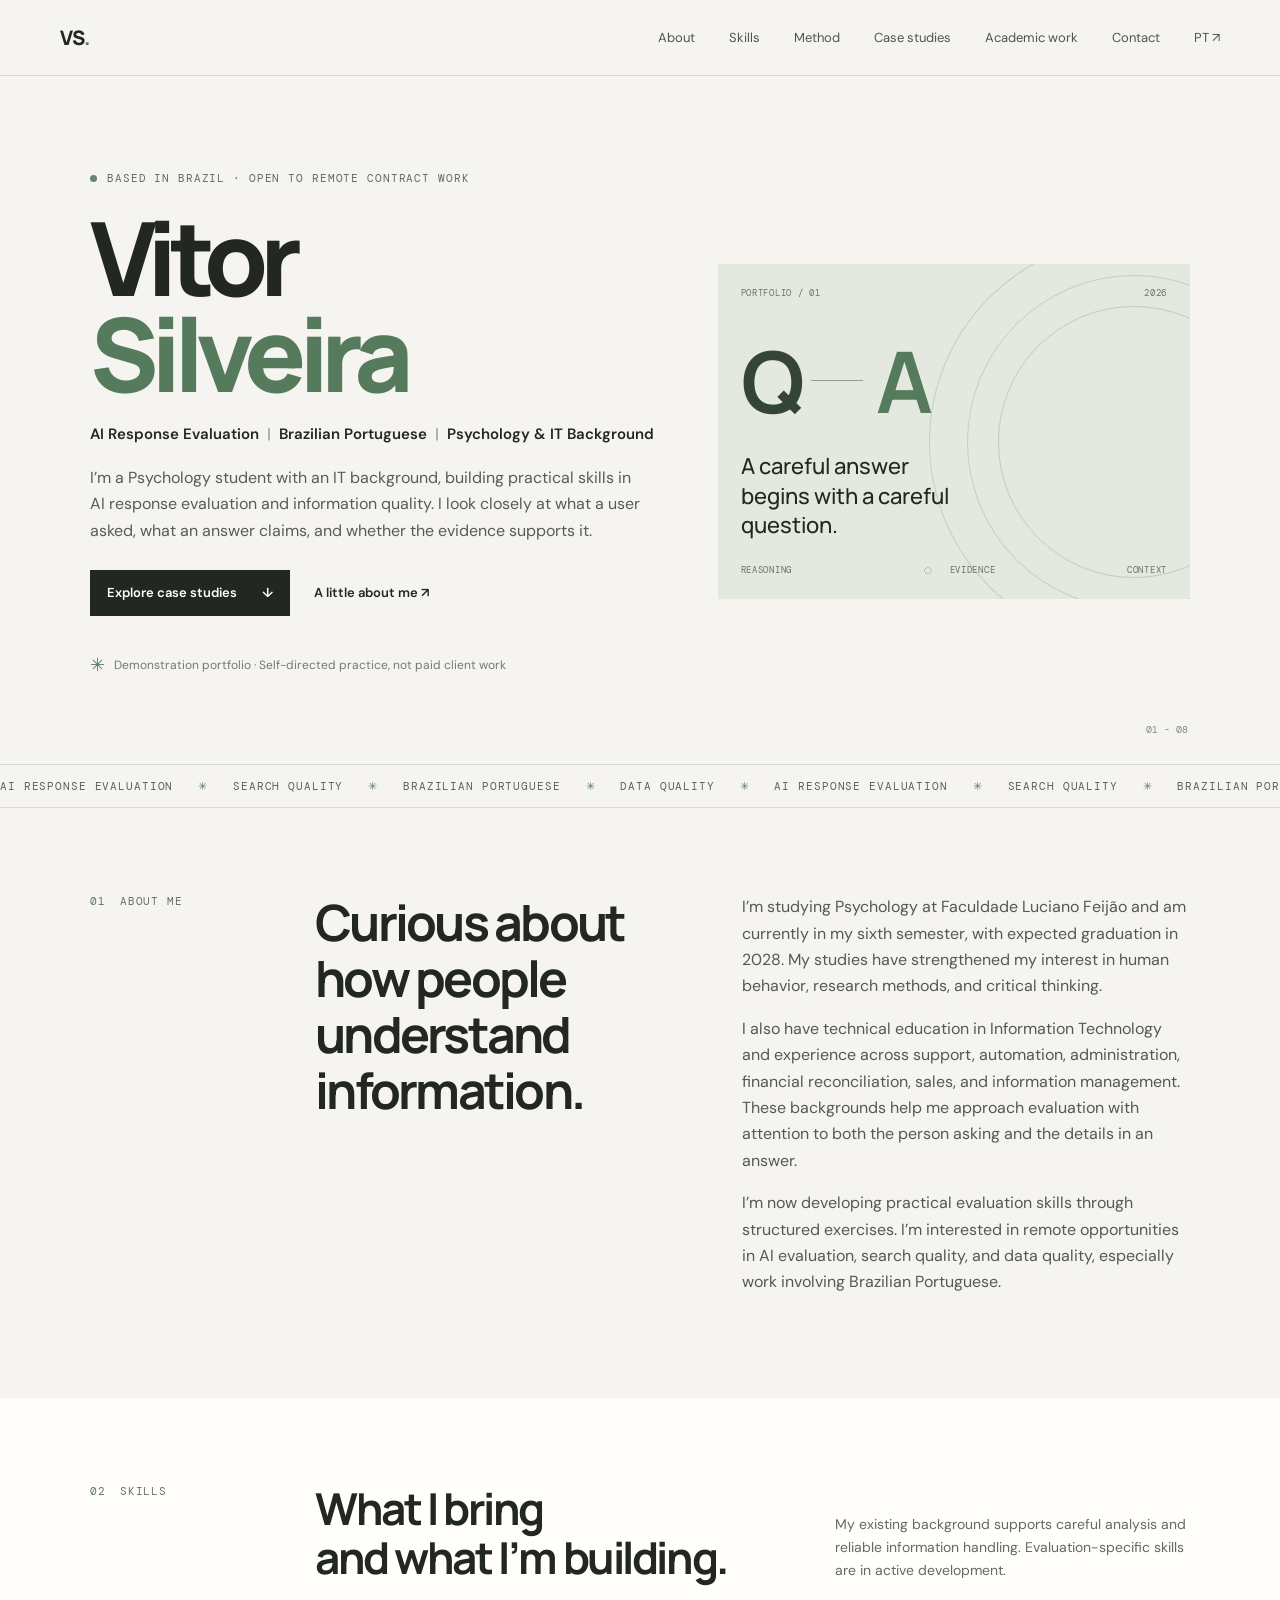
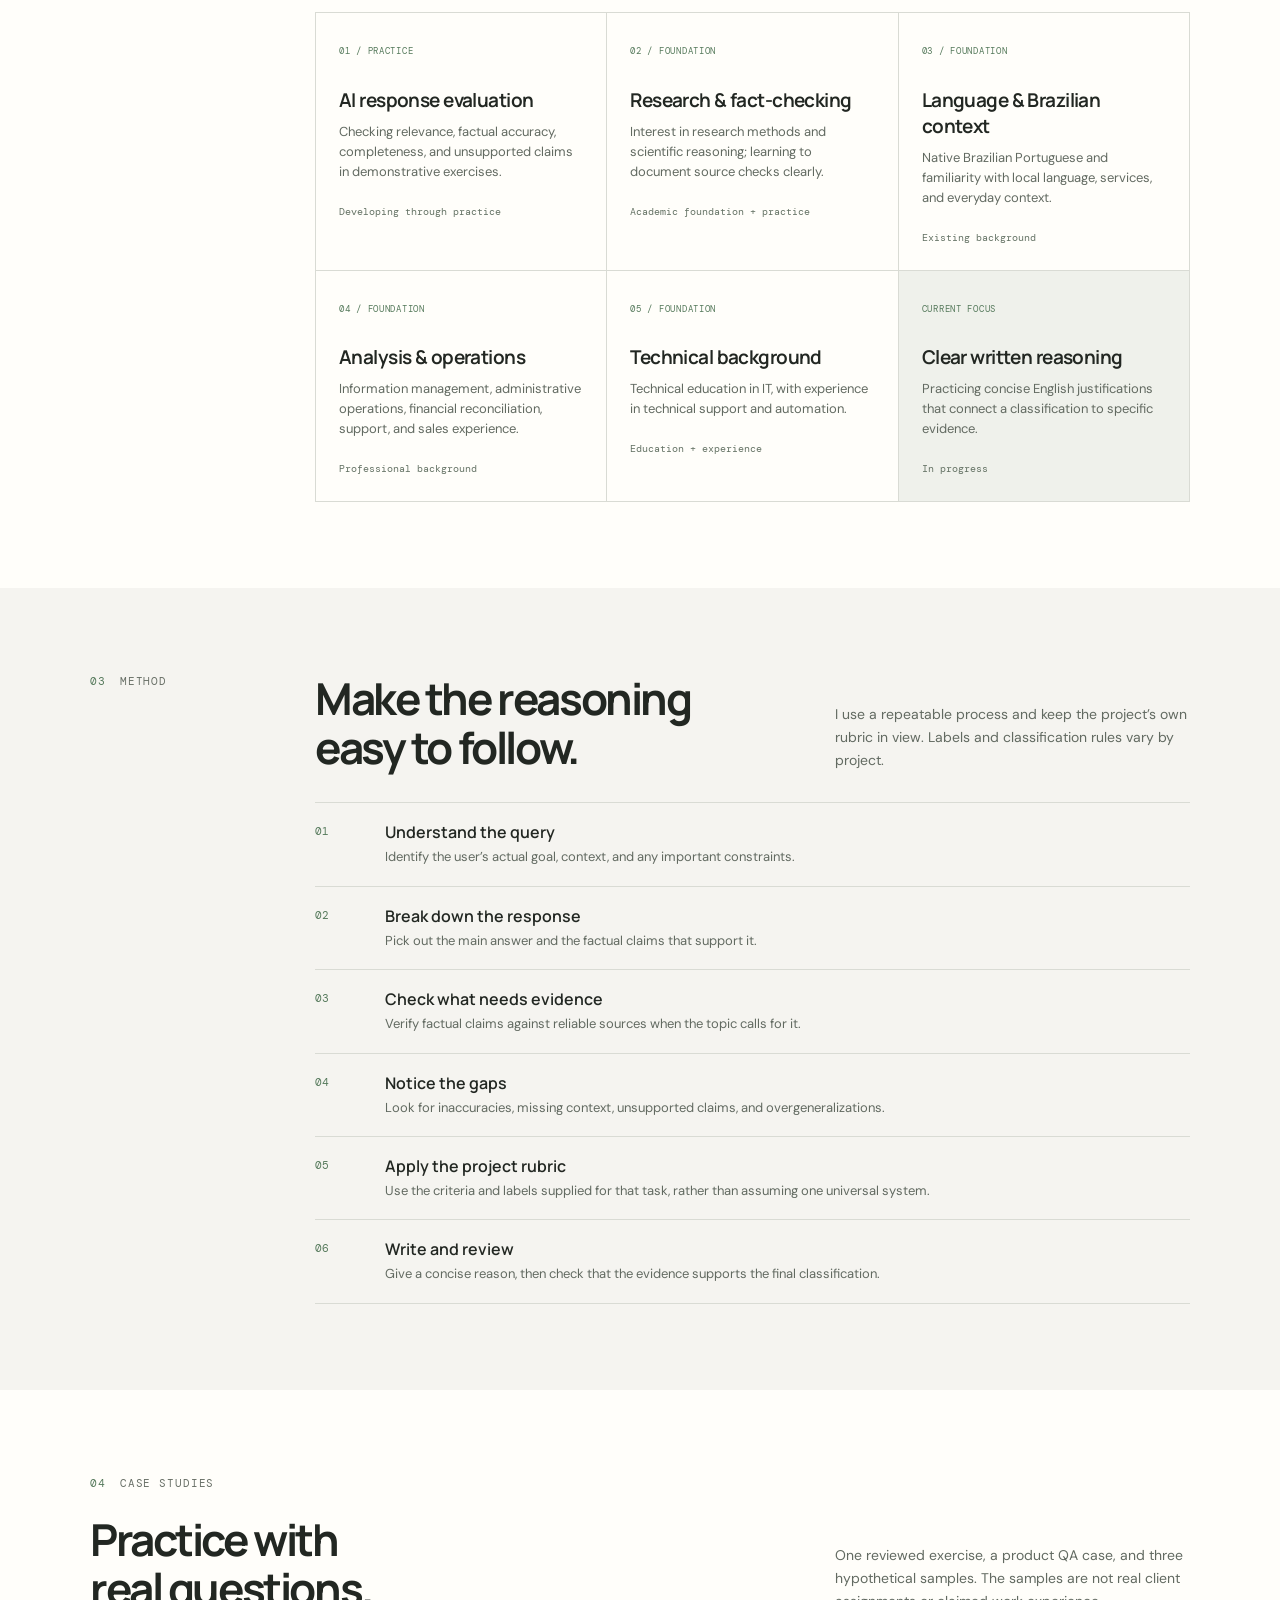
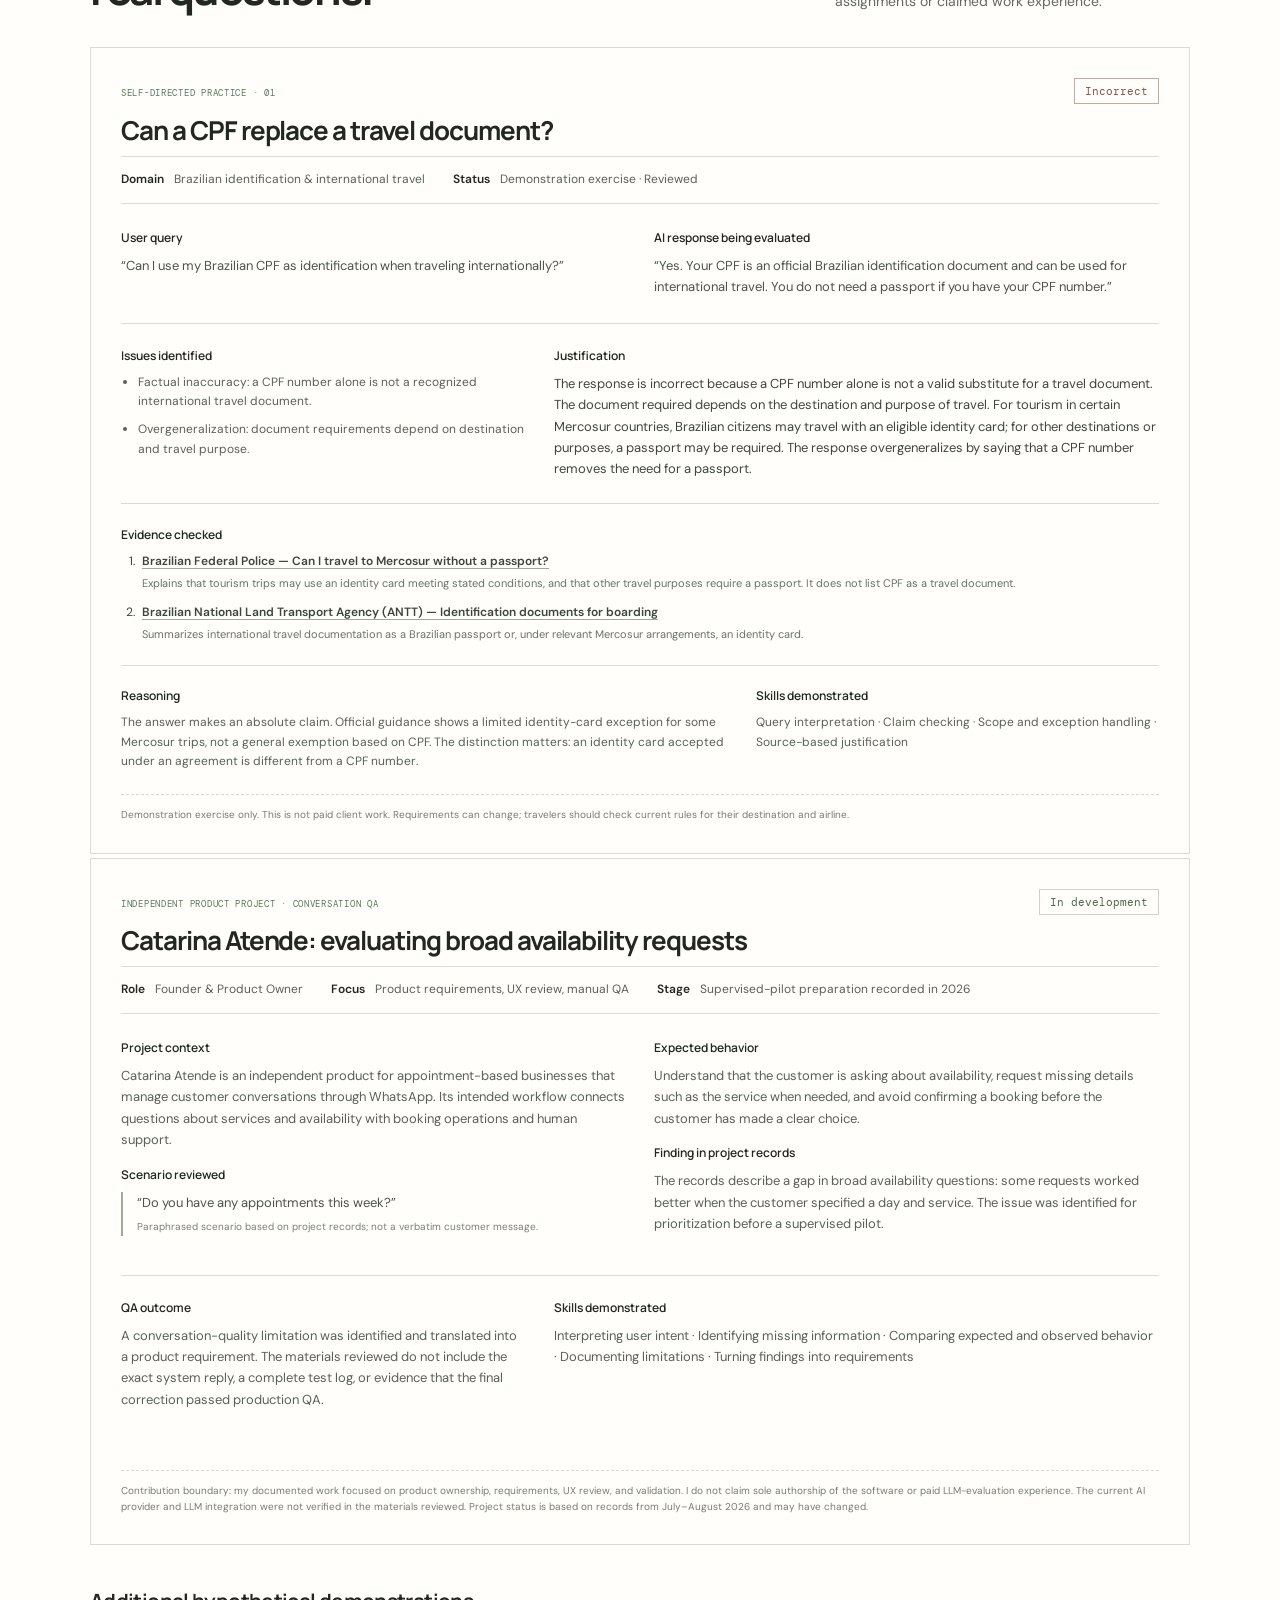
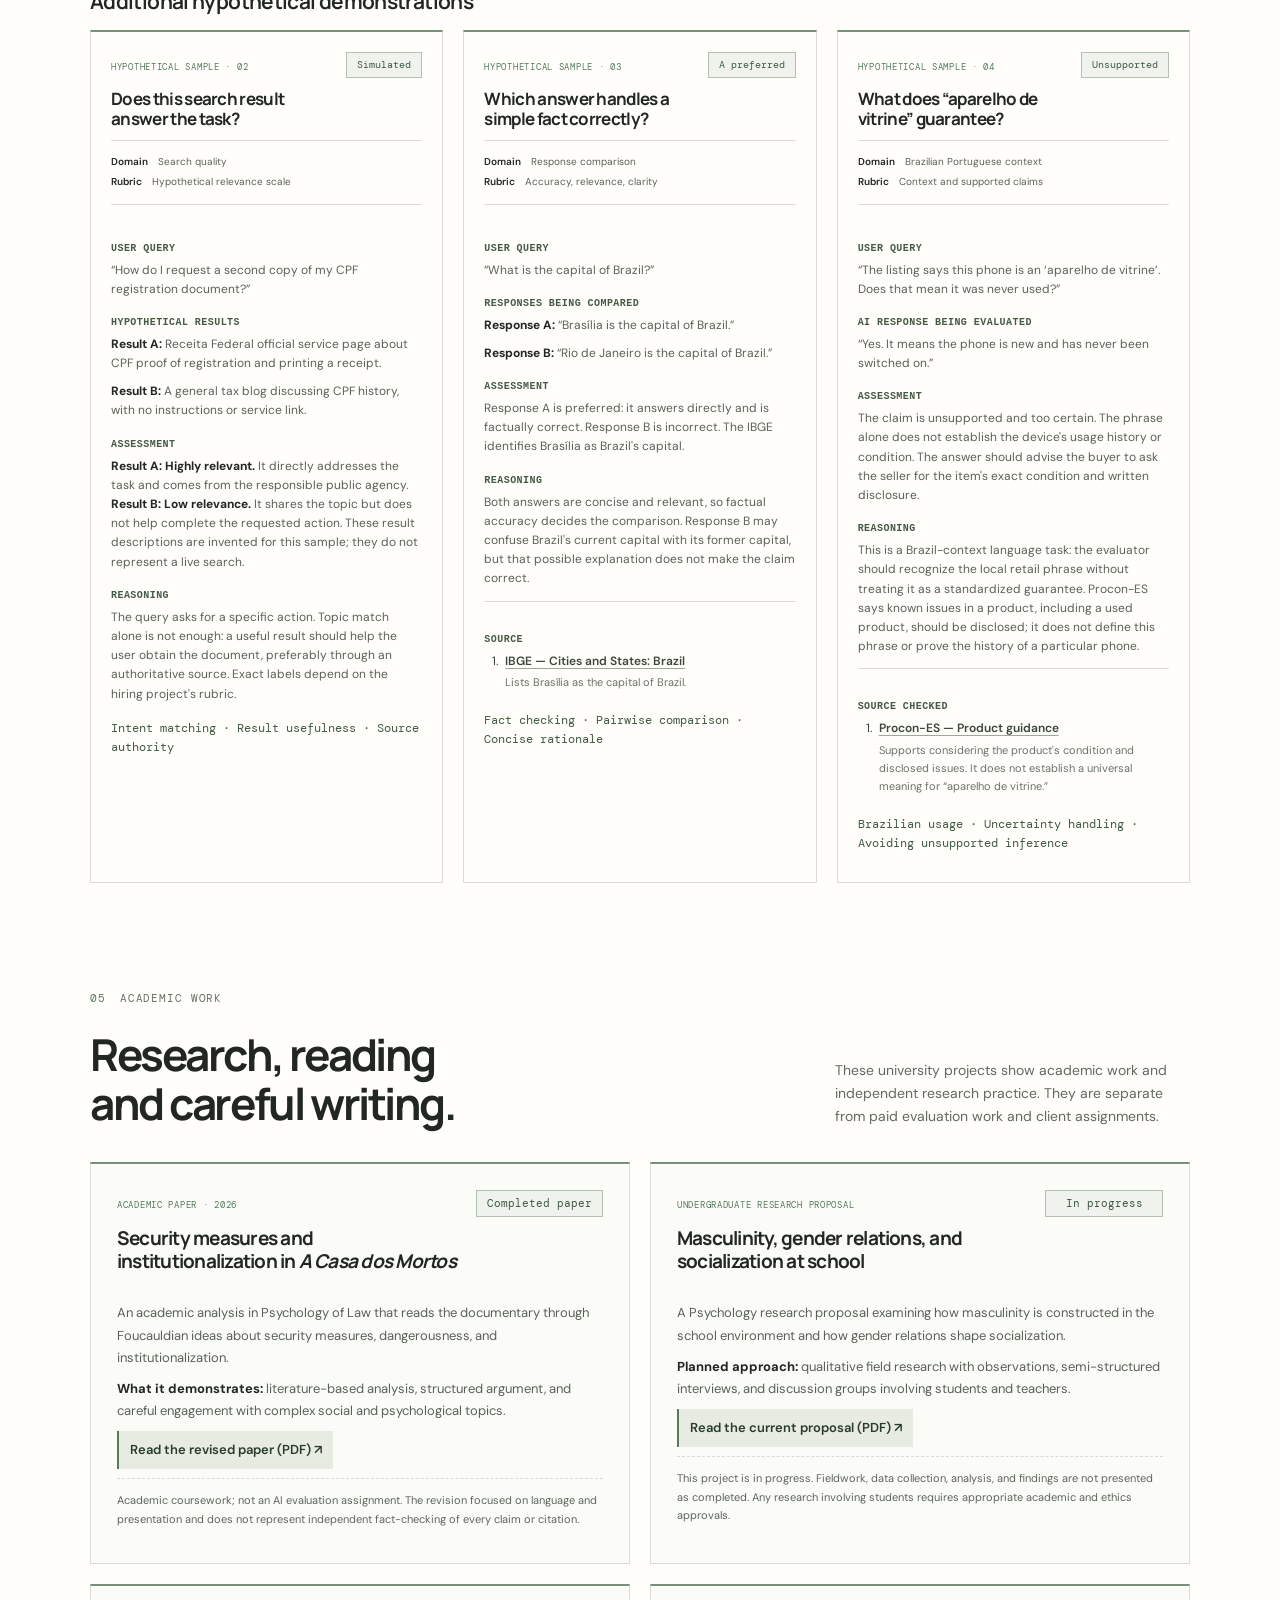
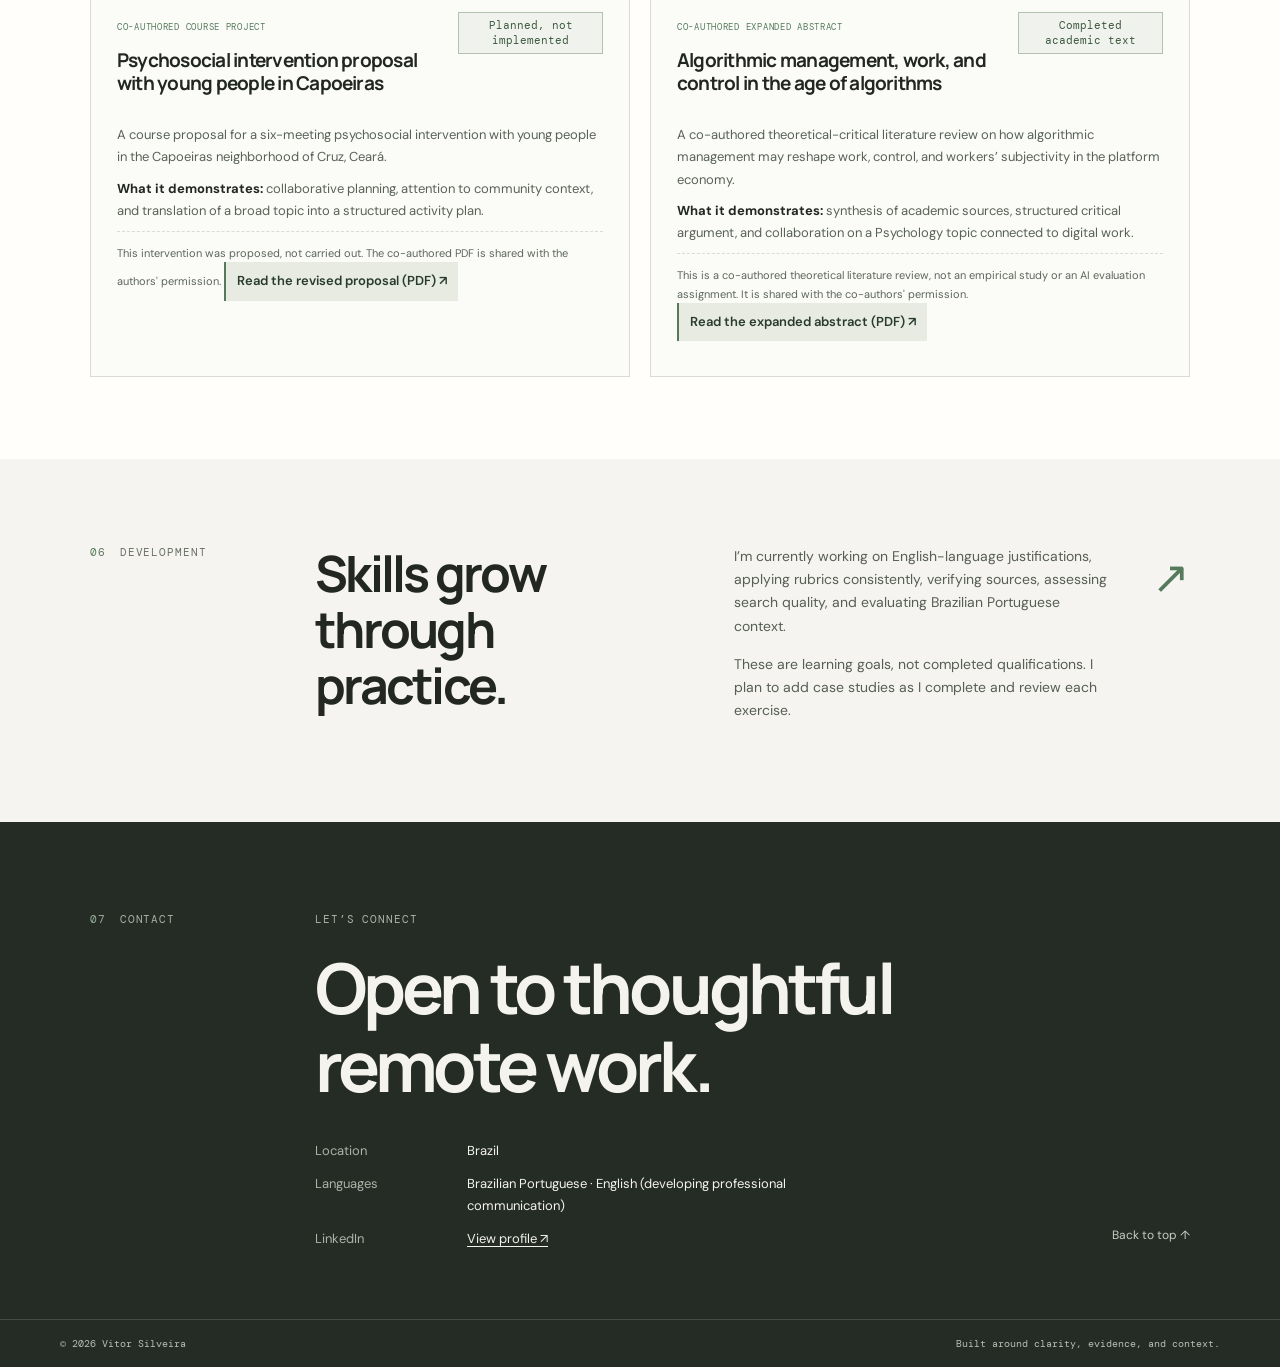
==== commit d8906521: "Add files via upload" ====
--- a/index.html
+++ b/index.html
@@ -95,7 +95,7 @@
             <p class="case-disclaimer">Contribution boundary: my documented work focused on product ownership, requirements, UX review, and validation. I do not claim sole authorship of the software or paid LLM-evaluation experience. The current AI provider and LLM integration were not verified in the materials reviewed. Project status is based on records from July–August 2026 and may have changed.</p>
           </article>
           <h3 class="sample-heading">Additional hypothetical demonstrations</h3>
-          <div class="sample-grid">
+          <div class="sample-grid hypothetical-grid">
             <article class="case-study sample-case"><div class="case-header"><div><span class="case-kicker">HYPOTHETICAL SAMPLE · 02</span><h3>Does this search result answer the task?</h3></div><span class="classification sample-label">Simulated</span></div><div class="case-meta"><span><b>Domain</b> Search quality</span><span><b>Rubric</b> Hypothetical relevance scale</span></div><div class="sample-block"><h4>User query</h4><p>“How do I request a second copy of my CPF registration document?”</p><h4>Hypothetical results</h4><p><b>Result A:</b> Receita Federal official service page about CPF proof of registration and printing a receipt.</p><p><b>Result B:</b> A general tax blog discussing CPF history, with no instructions or service link.</p><h4>Assessment</h4><p><b>Result A: Highly relevant.</b> It directly addresses the task and comes from the responsible public agency. <b>Result B: Low relevance.</b> It shares the topic but does not help complete the requested action. These result descriptions are invented for this sample; they do not represent a live search.</p><h4>Reasoning</h4><p>The query asks for a specific action. Topic match alone is not enough: a useful result should help the user obtain the document, preferably through an authoritative source. Exact labels depend on the hiring project's rubric.</p><p class="skill-tag">Intent matching · Result usefulness · Source authority</p></div></article>
             <article class="case-study sample-case"><div class="case-header"><div><span class="case-kicker">HYPOTHETICAL SAMPLE · 03</span><h3>Which answer handles a simple fact correctly?</h3></div><span class="classification sample-label">A preferred</span></div><div class="case-meta"><span><b>Domain</b> Response comparison</span><span><b>Rubric</b> Accuracy, relevance, clarity</span></div><div class="sample-block"><h4>User query</h4><p>“What is the capital of Brazil?”</p><h4>Responses being compared</h4><p><b>Response A:</b> “Brasília is the capital of Brazil.”</p><p><b>Response B:</b> “Rio de Janeiro is the capital of Brazil.”</p><h4>Assessment</h4><p>Response A is preferred: it answers directly and is factually correct. Response B is incorrect. The IBGE identifies Brasília as Brazil's capital.</p><h4>Reasoning</h4><p>Both answers are concise and relevant, so factual accuracy decides the comparison. Response B may confuse Brazil's current capital with its former capital, but that possible explanation does not make the claim correct.</p><div class="evidence"><h4>Source</h4><ol><li><a href="https://www.ibge.gov.br/cidades-e-estados.html" target="_blank" rel="noopener noreferrer">IBGE — Cities and States: Brazil</a><span>Lists Brasília as the capital of Brazil.</span></li></ol></div><p class="skill-tag">Fact checking · Pairwise comparison · Concise rationale</p></div></article>
             <article class="case-study sample-case"><div class="case-header"><div><span class="case-kicker">HYPOTHETICAL SAMPLE · 04</span><h3>What does “aparelho de vitrine” guarantee?</h3></div><span class="classification sample-label">Unsupported</span></div><div class="case-meta"><span><b>Domain</b> Brazilian Portuguese context</span><span><b>Rubric</b> Context and supported claims</span></div><div class="sample-block"><h4>User query</h4><p>“The listing says this phone is an ‘aparelho de vitrine’. Does that mean it was never used?”</p><h4>AI response being evaluated</h4><p>“Yes. It means the phone is new and has never been switched on.”</p><h4>Assessment</h4><p>The claim is unsupported and too certain. The phrase alone does not establish the device's usage history or condition. The answer should advise the buyer to ask the seller for the item's exact condition and written disclosure.</p><h4>Reasoning</h4><p>This is a Brazil-context language task: the evaluator should recognize the local retail phrase without treating it as a standardized guarantee. Procon-ES says known issues in a product, including a used product, should be disclosed; it does not define this phrase or prove the history of a particular phone.</p><div class="evidence"><h4>Source checked</h4><ol><li><a href="https://procon.es.gov.br/produto-2" target="_blank" rel="noopener noreferrer">Procon-ES — Product guidance</a><span>Supports considering the product's condition and disclosed issues. It does not establish a universal meaning for “aparelho de vitrine.”</span></li></ol></div><p class="skill-tag">Brazilian usage · Uncertainty handling · Avoiding unsupported inference</p></div></article>
--- a/styles.css
+++ b/styles.css
@@ -11,7 +11,8 @@
 /* Visual refinement: clearer rhythm, stronger links, and easier scanning. */
 @media (min-width: 801px) {
   .content-section { padding-top: 86px; padding-bottom: 86px; }
-  #estudos .content-section { padding-bottom: 54px; }
+  #estudos .content-section,
+  #work .content-section { padding-bottom: 54px; }
   #academic-work .content-section,
   #trabalhos-academicos .content-section { padding-top: 54px; padding-bottom: 82px; }
   .section-heading { margin-bottom: 30px; }
@@ -54,3 +55,54 @@
 @media (prefers-reduced-motion: reduce) {
   .sample-block a.text-link { transition: none; }
 }
+
+
+/* Case studies: use the full content width and make each card easier to scan. */
+.work-section .content-section {
+  grid-template-columns: minmax(0, 1fr);
+  gap: 25px;
+}
+.work-section .section-label { margin-bottom: 0; }
+.work-section .section-content { min-width: 0; }
+.work-section .section-heading { margin-bottom: 34px; }
+.sample-grid { gap: 20px; }
+.sample-case {
+  padding: 26px;
+  border-top: 2px solid #789078;
+  background: #fffefa;
+}
+.sample-case .classification {
+  min-width: 118px;
+  background: #f0f3ed;
+  border-color: #b4c1b1;
+  color: #3e5a41;
+}
+.sample-block { padding-top: 20px; }
+.sample-block h4 {
+  margin: 18px 0 7px;
+  color: #455a46;
+  font: 600 10px var(--mono);
+  letter-spacing: .045em;
+  text-transform: uppercase;
+}
+.sample-block p { font-size: 13px; line-height: 1.7; }
+.sample-block .skill-tag { color: #405b43; font-size: 11px; }
+@media (max-width: 800px) {
+  .work-section .content-section { grid-template-columns: minmax(0, 1fr); }
+  .sample-case { padding: 22px; }
+}
+@media (max-width: 600px) {
+  .sample-case { padding: 18px; }
+  .sample-case .classification { white-space: normal; }
+}
+
+/* Keep the three hypothetical examples on one balanced row on wide screens. */
+@media (min-width: 1050px) {
+  .hypothetical-grid { grid-template-columns: repeat(3, minmax(0, 1fr)); }
+  .hypothetical-grid .sample-case { padding: 20px; }
+  .hypothetical-grid .case-header { gap: 10px; }
+  .hypothetical-grid .case-header h3 { font-size: 17px; }
+  .hypothetical-grid .sample-case .classification { min-width: 0; max-width: 105px; font-size: 10px; }
+  .hypothetical-grid .case-meta { flex-direction: column; gap: 4px; }
+  .hypothetical-grid .sample-block p { font-size: 12px; line-height: 1.6; }
+}
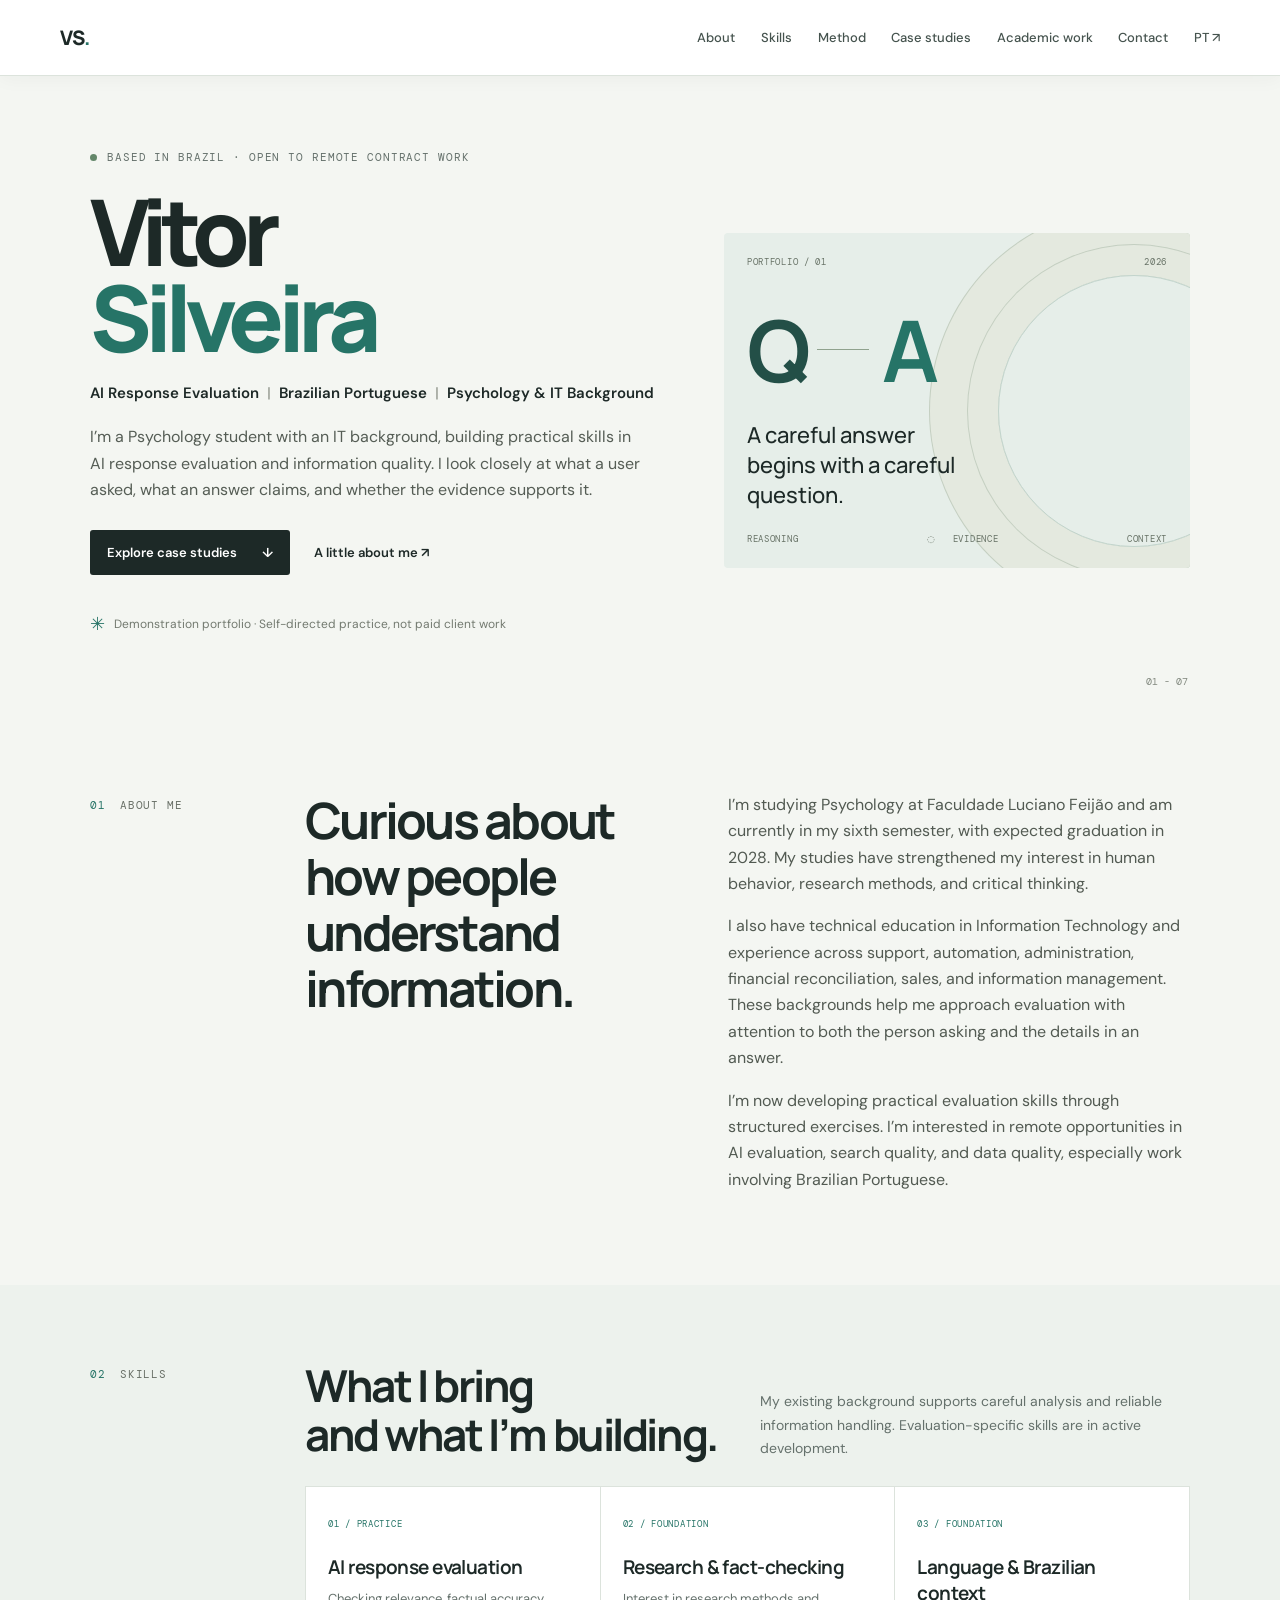
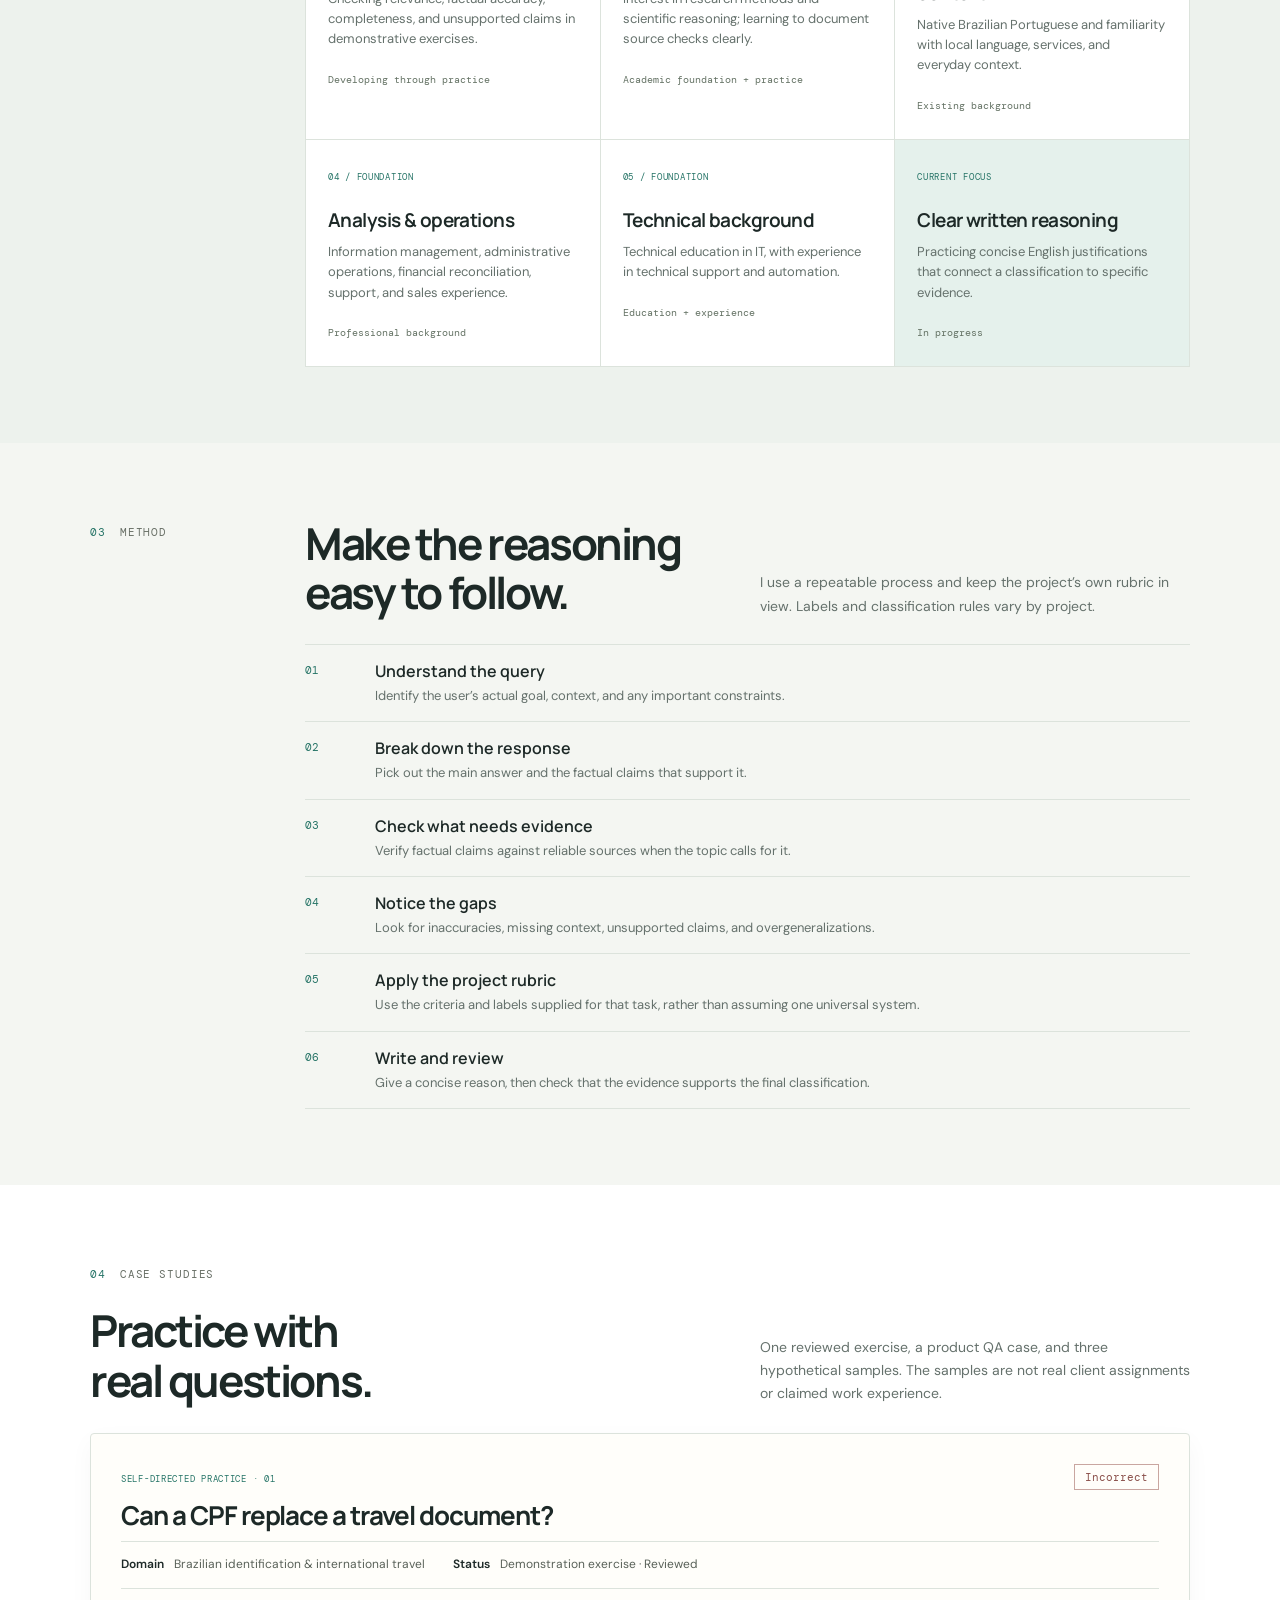
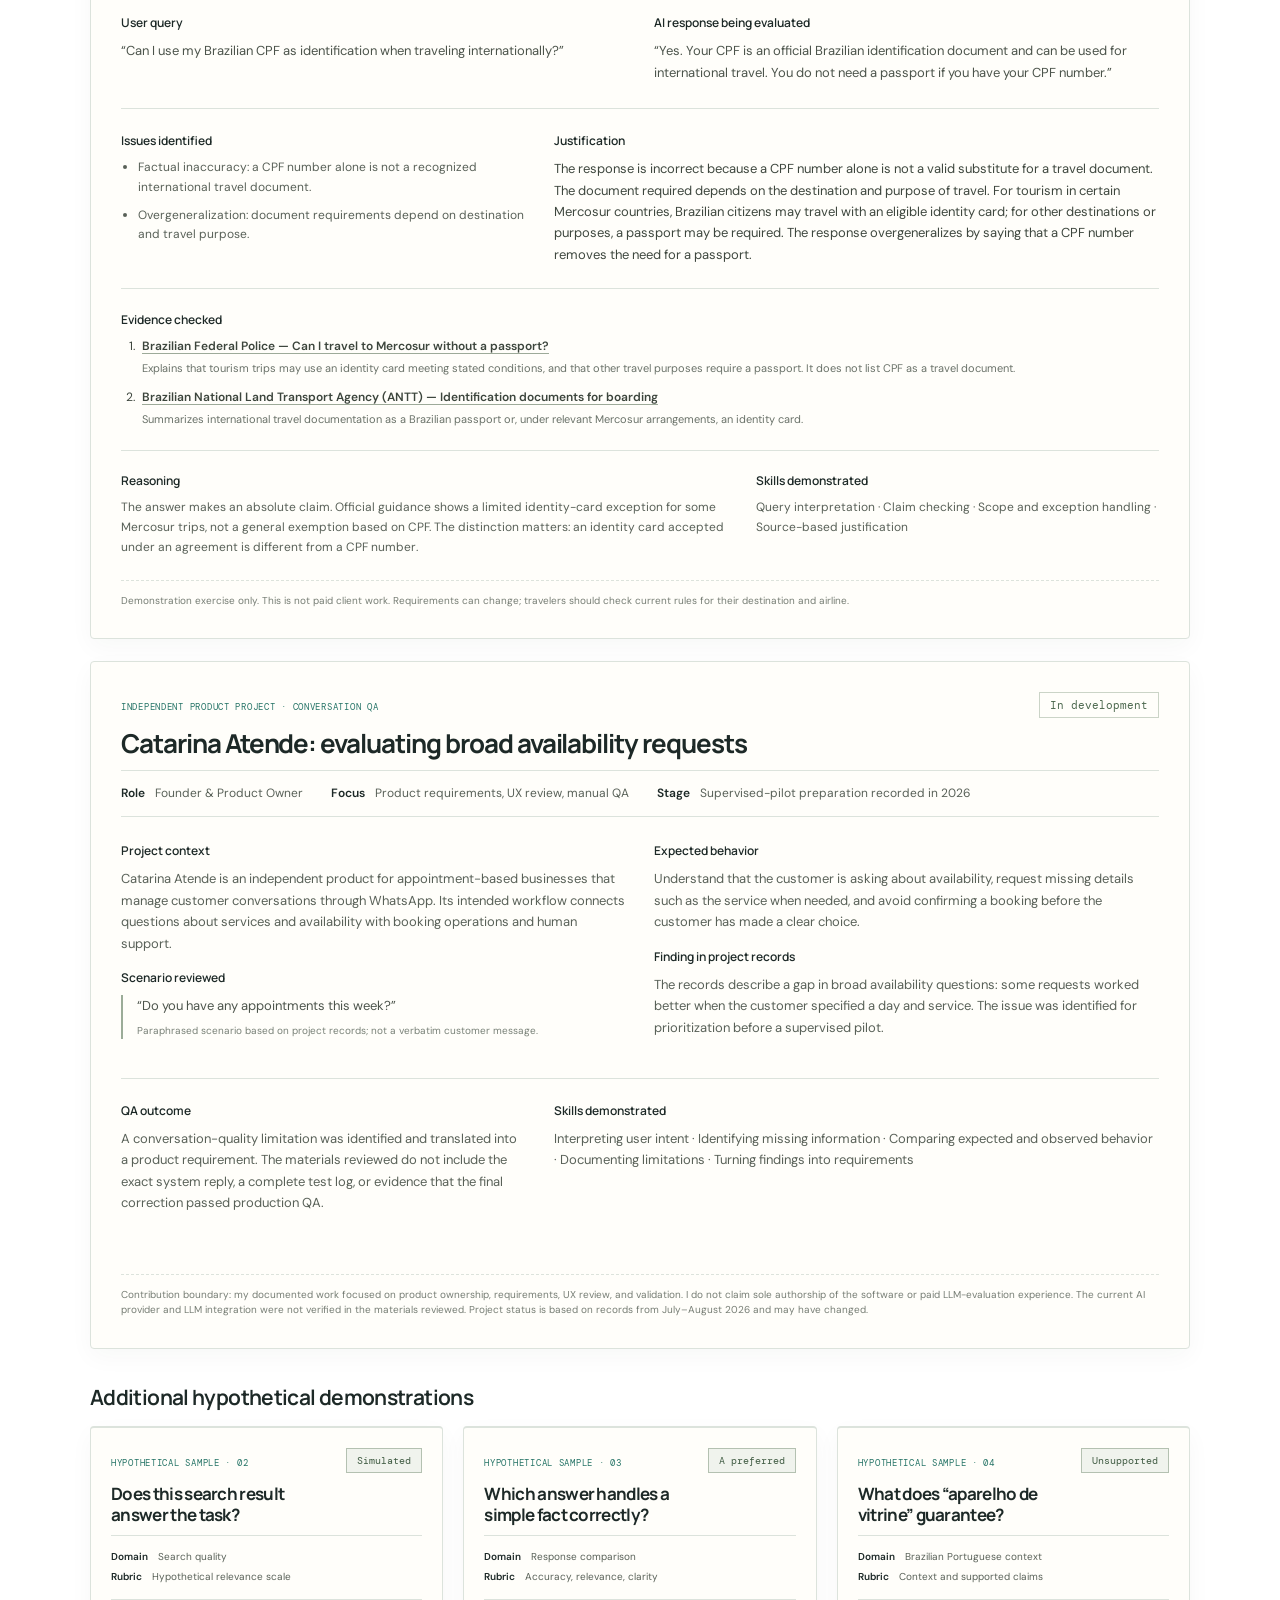
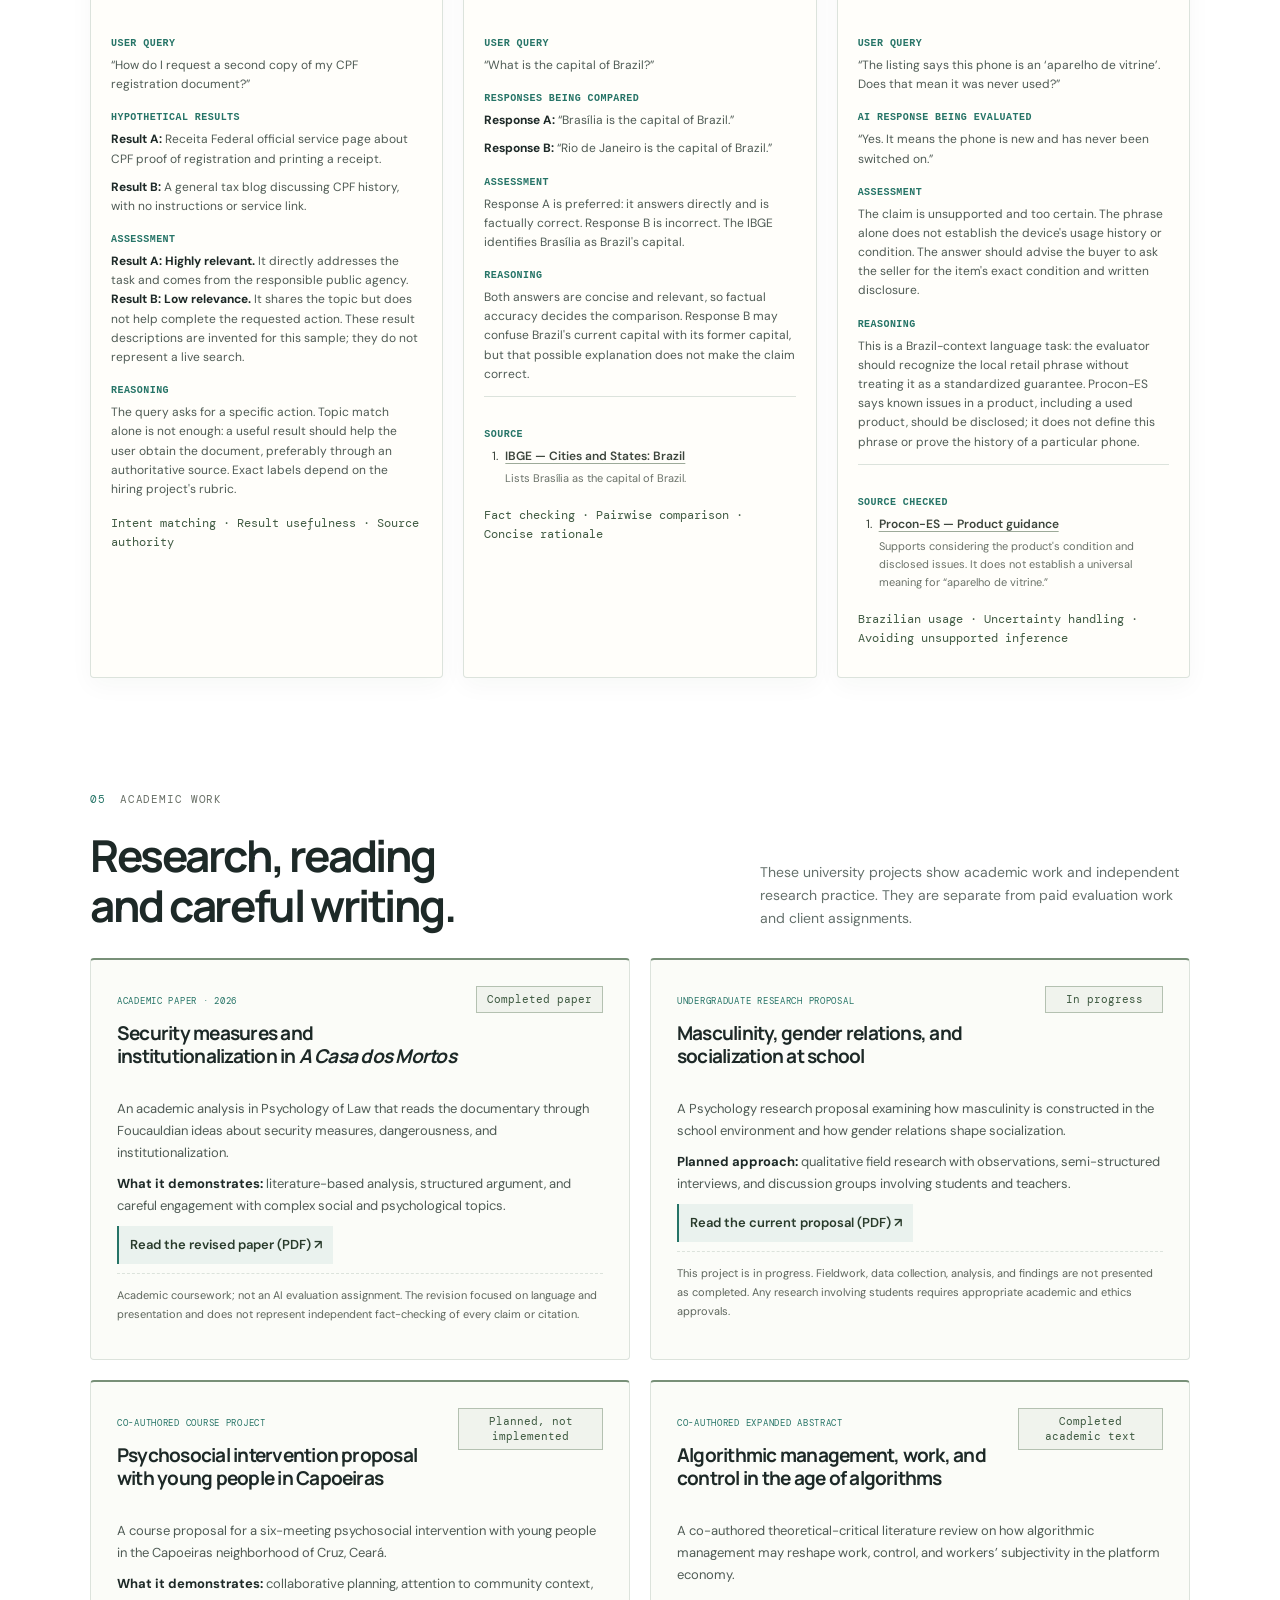
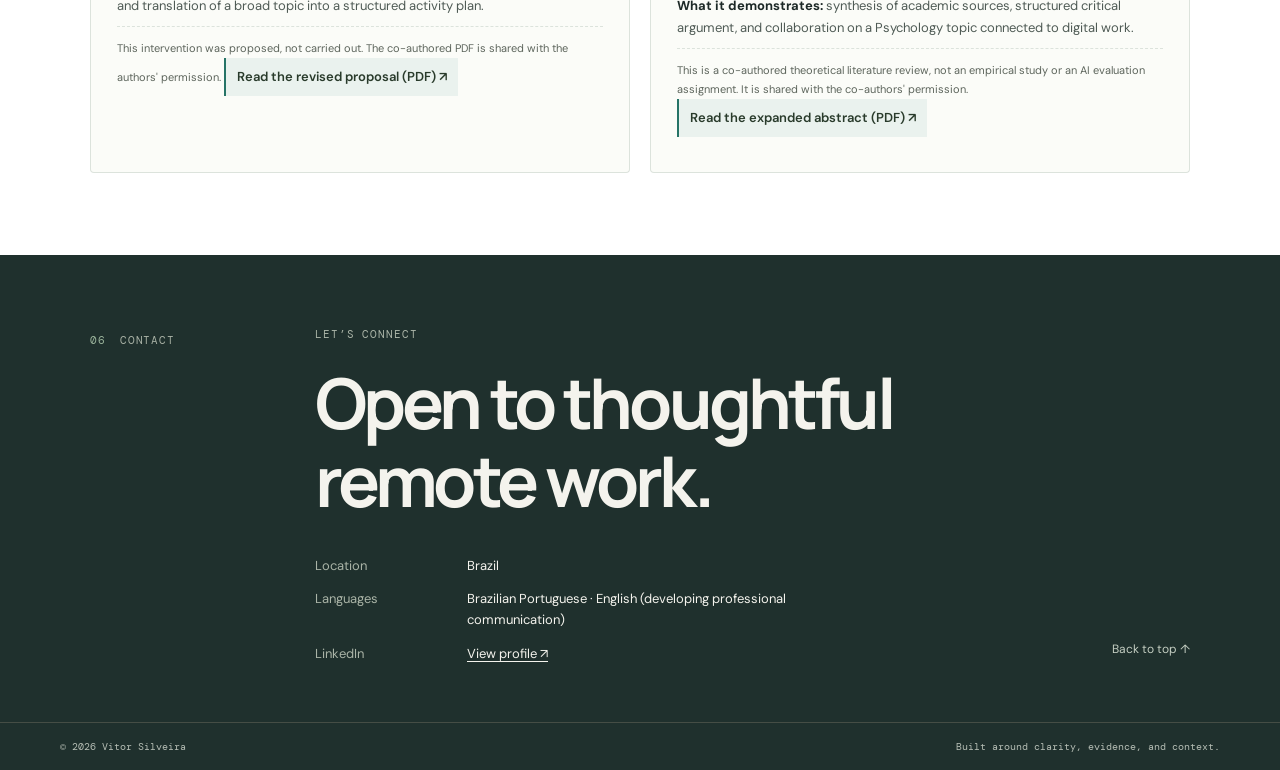
==== commit 2938dd72: "Add files via upload" ====
--- a/index.html
+++ b/index.html
@@ -34,10 +34,8 @@
         <p class="card-caption">A careful answer begins with a careful question.</p>
         <div class="card-bottom"><span>REASONING</span><span>◌ &nbsp; EVIDENCE</span><span>CONTEXT</span></div>
       </aside>
-      <div class="hero-index" aria-hidden="true">01 - 08</div>
+      <div class="hero-index" aria-hidden="true">01 - 07</div>
     </section>
-
-    <section class="ticker" aria-label="Areas of interest"><div>AI response evaluation <span>✳</span> Search quality <span>✳</span> Brazilian Portuguese <span>✳</span> Data quality <span>✳</span> AI response evaluation <span>✳</span> Search quality <span>✳</span> Brazilian Portuguese <span>✳</span> Data quality <span>✳</span></div></section>
 
     <section class="section-wrap content-section" id="about">
       <div class="section-label"><span>01</span><span>About me</span></div>
@@ -111,12 +109,7 @@
       <article class="case-study sample-case"><div class="case-header"><div><span class="case-kicker">CO-AUTHORED EXPANDED ABSTRACT</span><h3>Algorithmic management, work, and control in the age of algorithms</h3></div><span class="classification sample-label">Completed academic text</span></div><div class="sample-block"><p>A co-authored theoretical-critical literature review on how algorithmic management may reshape work, control, and workers&rsquo; subjectivity in the platform economy.</p><p><b>What it demonstrates:</b> synthesis of academic sources, structured critical argument, and collaboration on a Psychology topic connected to digital work.</p><p class="case-disclaimer">This is a co-authored theoretical literature review, not an empirical study or an AI evaluation assignment. It is shared with the co-authors' permission. <a class="text-link" href="Resumo_Expandido_Liberdade_Programada.pdf">Read the expanded abstract (PDF) &#8599;</a></p></div></article>
       </div></div></div>
       </section>
-<section class="section-wrap content-section development" id="development">
-      <div class="section-label"><span>06</span><span>Development</span></div>
-      <div class="section-content development-row"><h2>Skills grow<br>through practice.</h2><div><p>I’m currently working on English-language justifications, applying rubrics consistently, verifying sources, assessing search quality, and evaluating Brazilian Portuguese context.</p><p>These are learning goals, not completed qualifications. I plan to add case studies as I complete and review each exercise.</p></div><span class="development-mark" aria-hidden="true">↗</span></div>
-    </section>
-
-    <section class="contact-section" id="contact"><div class="section-wrap contact-inner"><div class="section-label"><span>07</span><span>Contact</span></div><div class="contact-main"><p class="eyebrow">LET’S CONNECT</p><h2>Open to thoughtful<br>remote work.</h2><div class="contact-details"><p><span>Location</span>Brazil</p><p><span>Languages</span>Brazilian Portuguese · English (developing professional communication)</p><p><span>LinkedIn</span><a href="https://www.linkedin.com/in/vitor-edvar-12071732a/" target="_blank" rel="noopener noreferrer">View profile &#8599;</a></p></div><a href="#home" class="back-top">Back to top ↑</a></div></div><footer><span>© 2026 Vitor Silveira</span><span>Built around clarity, evidence, and context.</span></footer></section>
+<section class="contact-section" id="contact"><div class="section-wrap contact-inner"><div class="section-label"><span>06</span><span>Contact</span></div><div class="contact-main"><p class="eyebrow">LET’S CONNECT</p><h2>Open to thoughtful<br>remote work.</h2><div class="contact-details"><p><span>Location</span>Brazil</p><p><span>Languages</span>Brazilian Portuguese · English (developing professional communication)</p><p><span>LinkedIn</span><a href="https://www.linkedin.com/in/vitor-edvar-12071732a/" target="_blank" rel="noopener noreferrer">View profile &#8599;</a></p></div><a href="#home" class="back-top">Back to top ↑</a></div></div><footer><span>© 2026 Vitor Silveira</span><span>Built around clarity, evidence, and context.</span></footer></section>
   </main>
   <script src="script.js" defer></script>
 </body>
--- a/styles.css
+++ b/styles.css
@@ -106,3 +106,68 @@
   .hypothetical-grid .case-meta { flex-direction: column; gap: 4px; }
   .hypothetical-grid .sample-block p { font-size: 12px; line-height: 1.6; }
 }
+
+/* Portfolio-wide hierarchy refresh: quieter navigation, less repetition, clearer sections. */
+:root {
+  --paper: #f4f6f2;
+  --ink: #1d2927;
+  --muted: #65716c;
+  --line: #dce3dc;
+  --green: #267467;
+  --pale: #eaf2ee;
+  --white: #fff;
+}
+body { background: var(--paper); color: var(--ink); }
+.site-header { background: rgba(255,255,255,.96); border-color: var(--line); box-shadow: 0 3px 18px rgba(24,45,39,.04); }
+nav { gap: clamp(15px,2vw,28px); }
+nav a { color: #45534e; font-weight: 500; }
+nav a:hover { color: var(--green); text-decoration: underline; text-underline-offset: 5px; }
+.hero { min-height: 540px; padding-top: 74px; padding-bottom: 64px; gap: clamp(32px,5vw,66px); }
+.hero h1 { font-size: clamp(62px,7.2vw,92px); }
+.hero-card { border-radius: 4px; background: #e6eee9; }
+.hero-card:after { border-color: #c2d4cc; }
+.card-mark { color: #234f47; }
+.button-dark { border-radius: 3px; background: #1d2927; }
+.ticker { display: none; }
+.content-section { padding-top: 76px; padding-bottom: 76px; gap: 35px; }
+.section-label { padding-top: 6px; }
+.section-heading { margin-bottom: 26px; }
+.section-heading p { max-width: 430px; }
+.about-grid { gap: 45px; }
+.skills-section { background: #edf2ed; }
+.skill-grid { background: #fff; border-color: var(--line); }
+.skill-card { min-height: 190px; padding: 22px; }
+.skill-card h3 { margin-top: 19px; }
+.skill-card-accent { background: #e5f1ec; }
+.method-list { border-top-color: var(--line); }
+.method-list li { padding: 15px 0; }
+.work-section { background: #fff; }
+.work-section .content-section { padding-top: 76px; padding-bottom: 76px; }
+.work-section .section-heading { margin-bottom: 28px; }
+.case-study { border-color: var(--line); border-radius: 4px; box-shadow: 0 8px 24px rgba(24,45,39,.035); }
+#cpf-case, #catarina-atende { margin-bottom: 22px; }
+.case-header h3 { max-width: 740px; }
+.case-meta { flex-wrap: wrap; }
+.sample-heading { margin-top: 34px; }
+.academic-grid { grid-template-columns: repeat(2,minmax(0,1fr)); }
+.academic-grid .sample-case { box-shadow: none; }
+.sample-block p { color: #4f5b55; }
+.sample-block h4 { color: #267467; }
+.contact-section, footer { background: #1f302d; }
+.contact-inner { padding-top: 72px; padding-bottom: 58px; }
+@media (max-width: 1049px) {
+  .hypothetical-grid { grid-template-columns: repeat(2,minmax(0,1fr)); }
+}
+@media (max-width: 800px) {
+  .hero { min-height: 0; padding-top: 64px; padding-bottom: 52px; }
+  .content-section { padding-top: 62px; padding-bottom: 62px; }
+  .academic-grid { grid-template-columns: 1fr; }
+}
+@media (max-width: 600px) {
+  nav { gap: 13px; }
+  .hero { padding-top: 52px; }
+  .content-section { padding-top: 52px; padding-bottom: 52px; }
+  .work-section .content-section { padding-top: 56px; padding-bottom: 56px; }
+  .academic-grid, .hypothetical-grid { grid-template-columns: 1fr; }
+  .skill-grid { border-top: 1px solid var(--line); }
+}
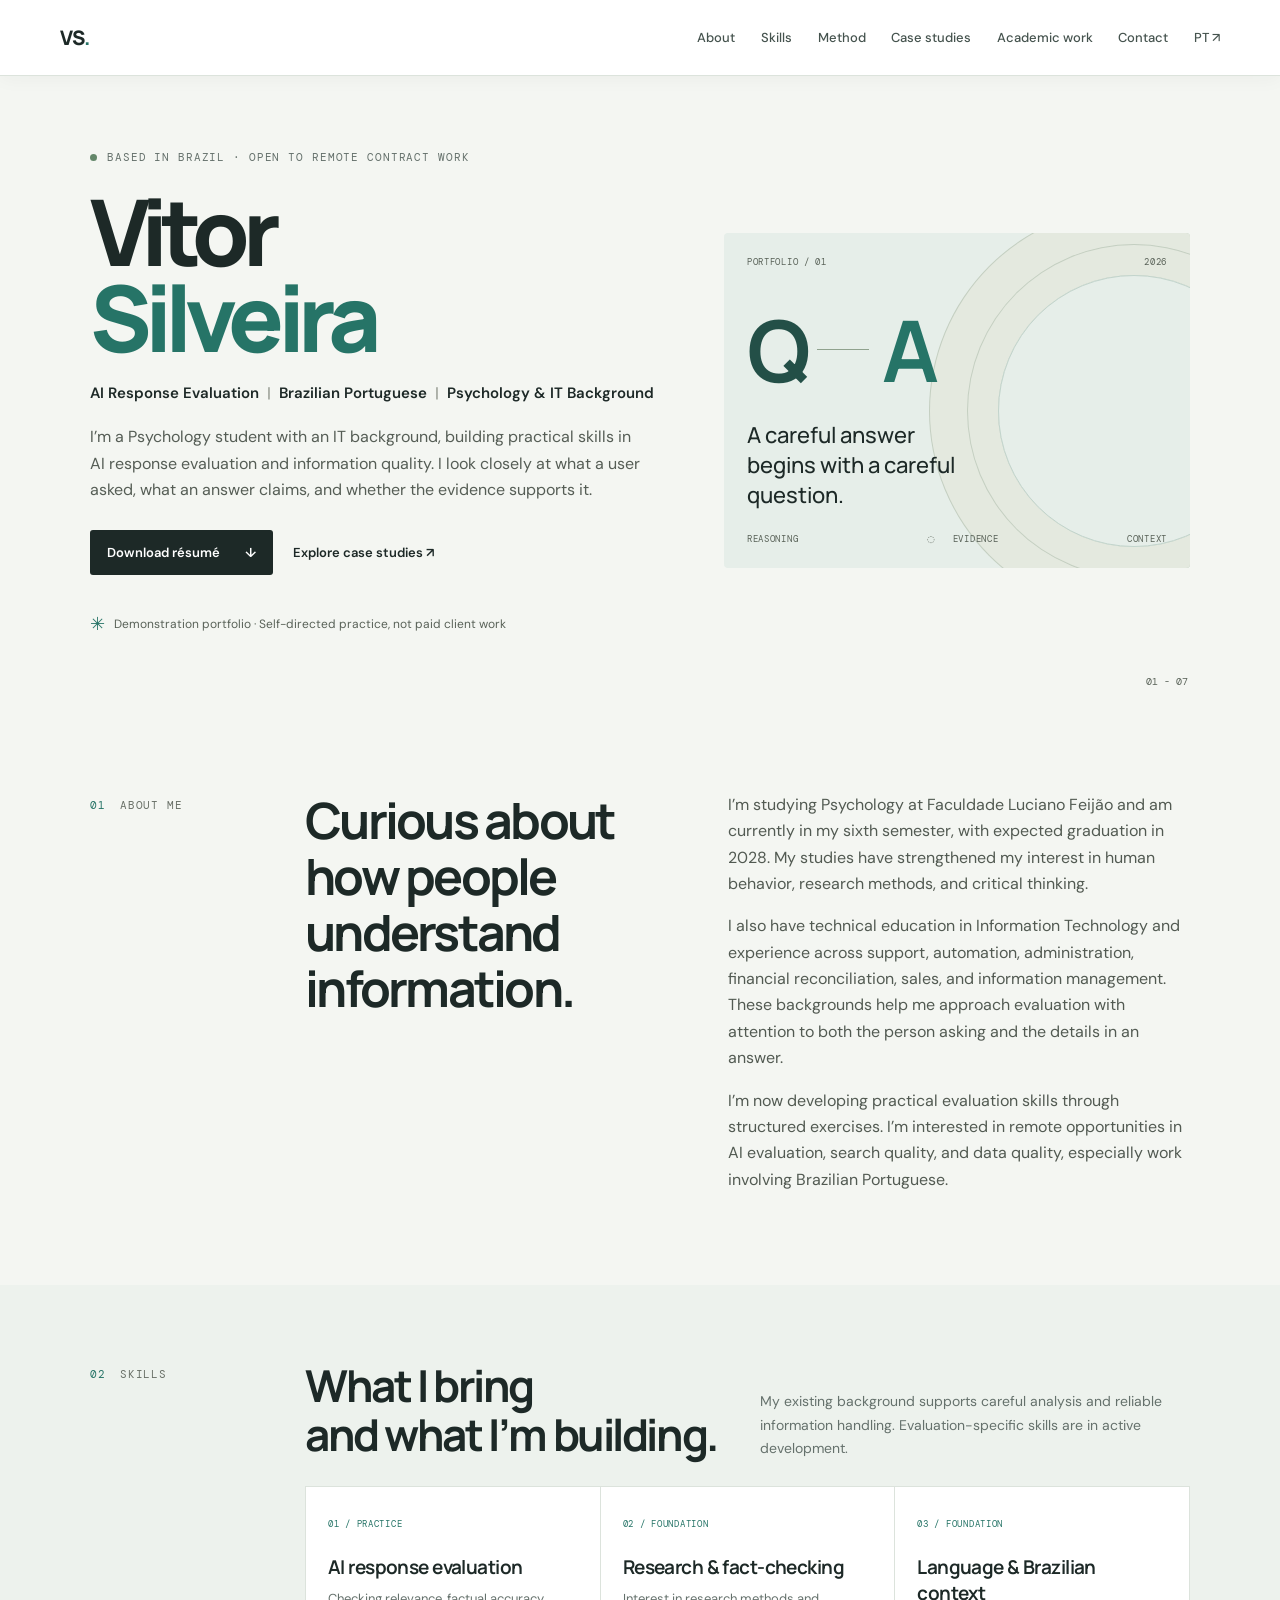
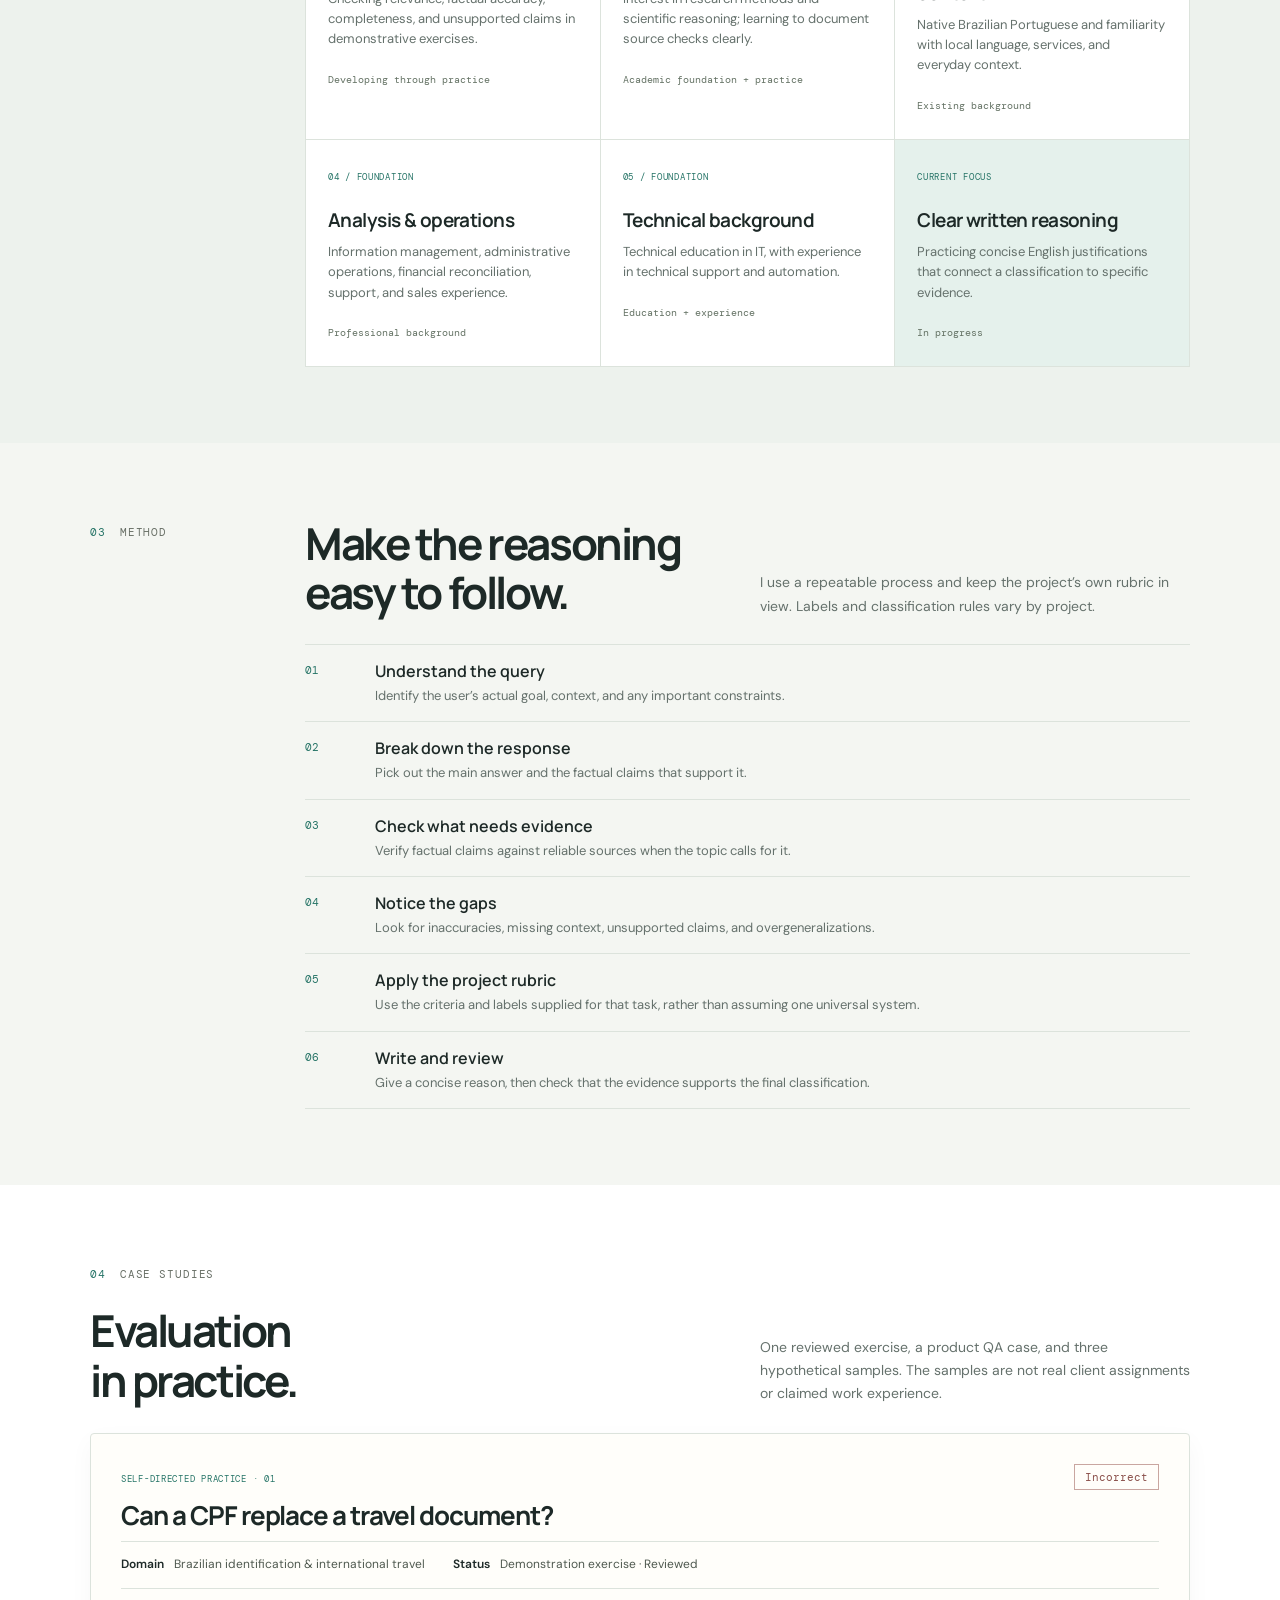
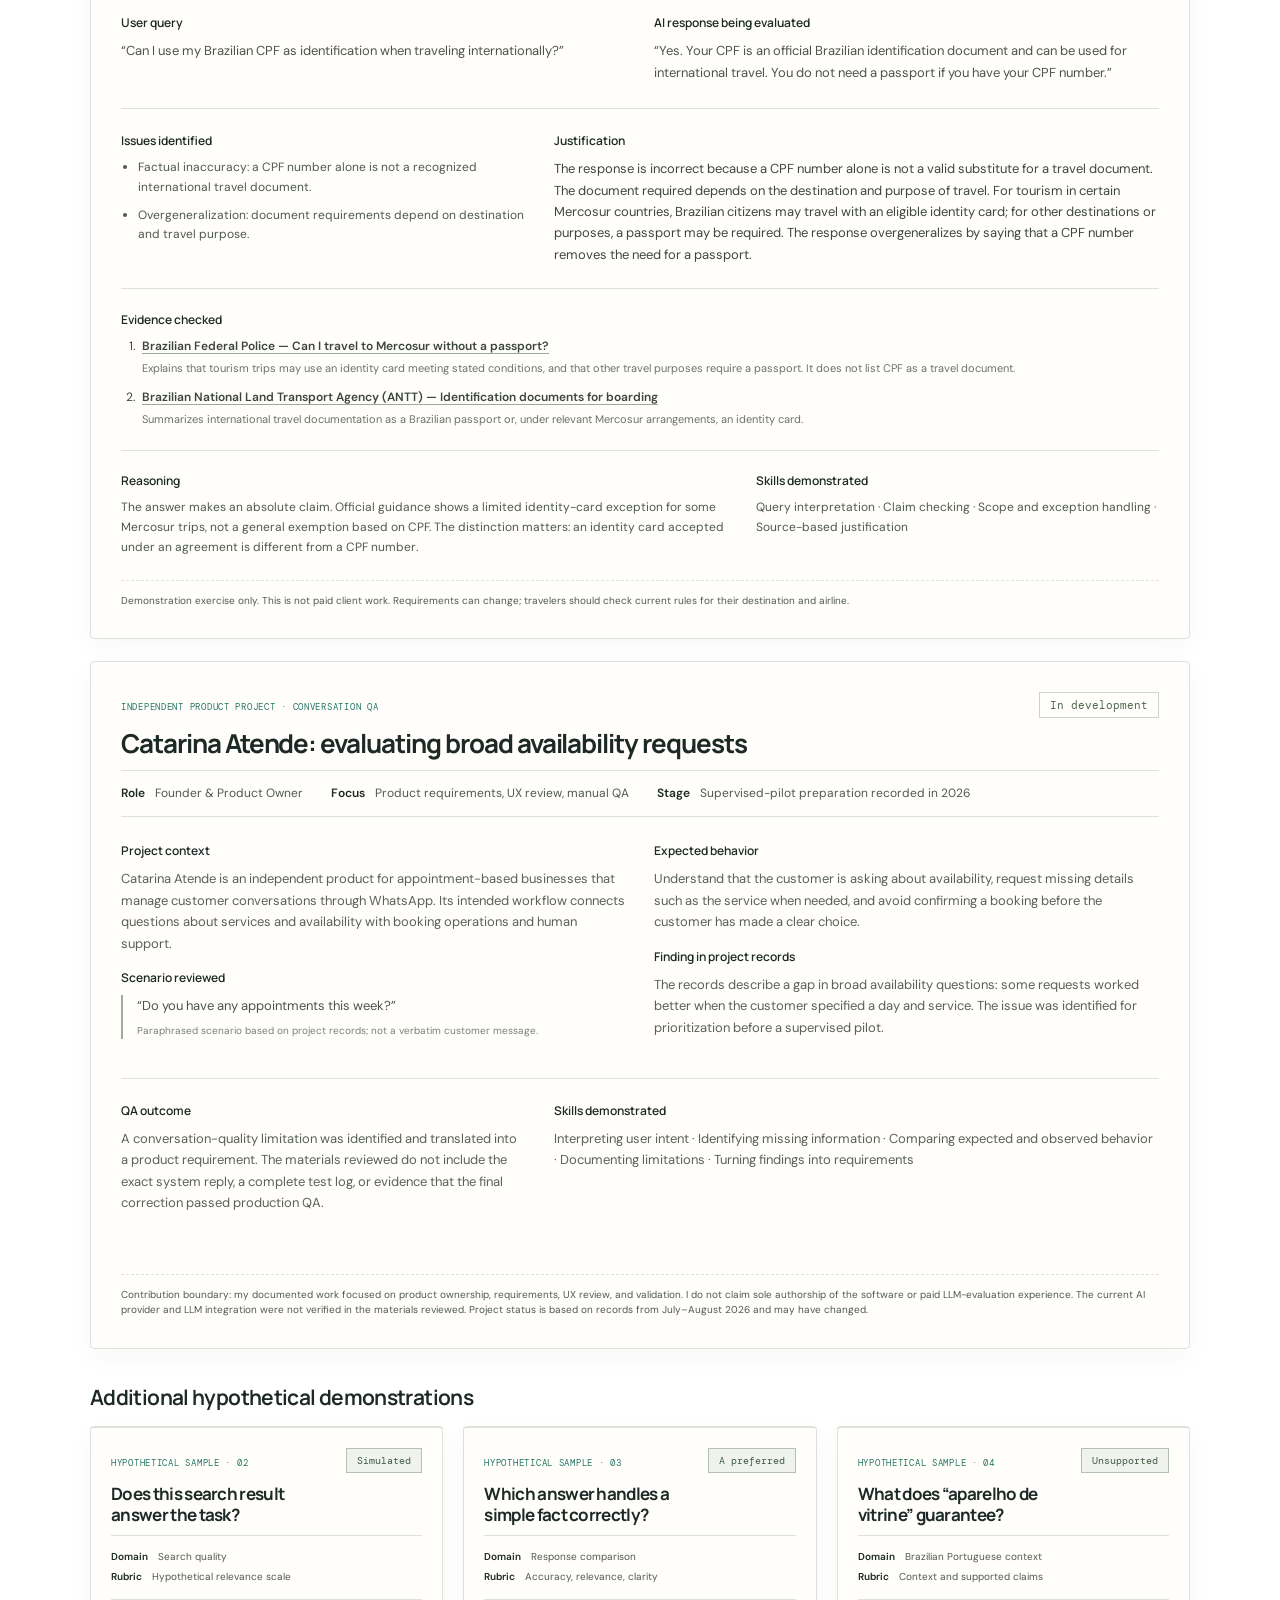
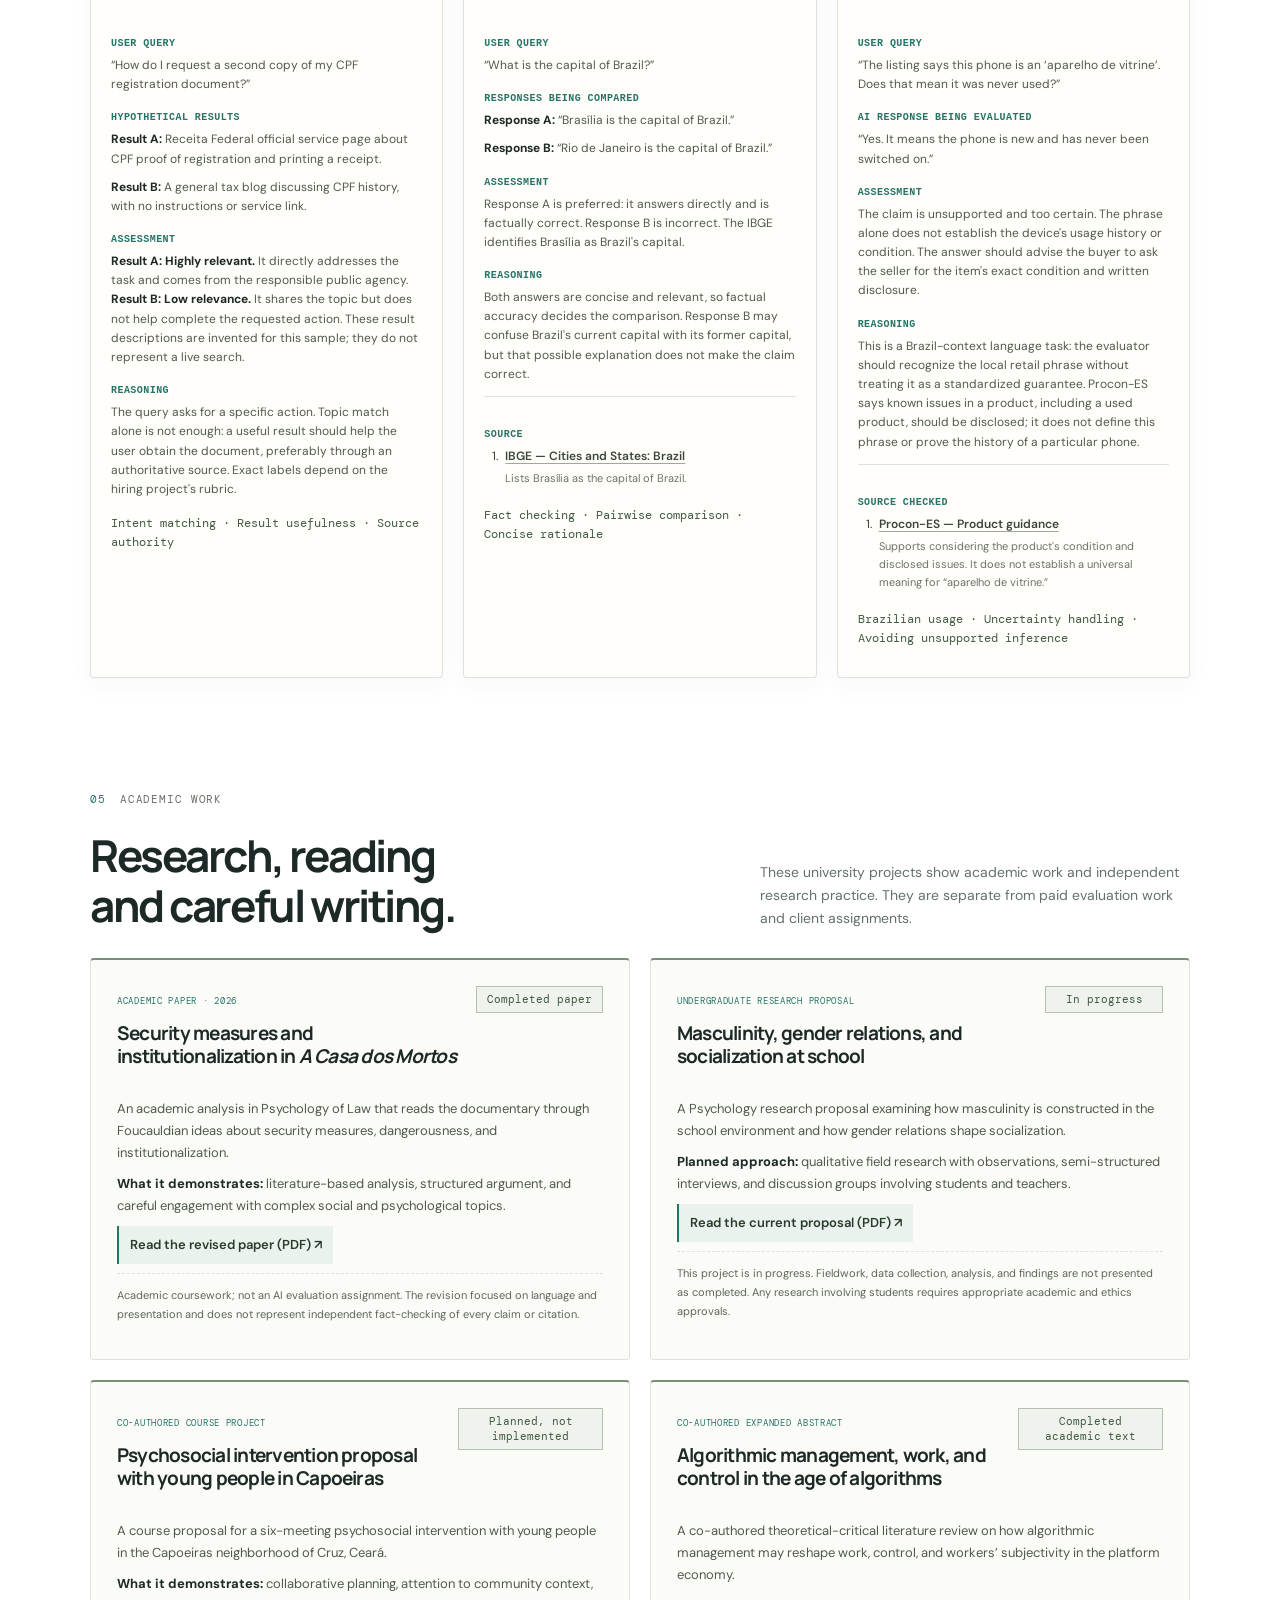
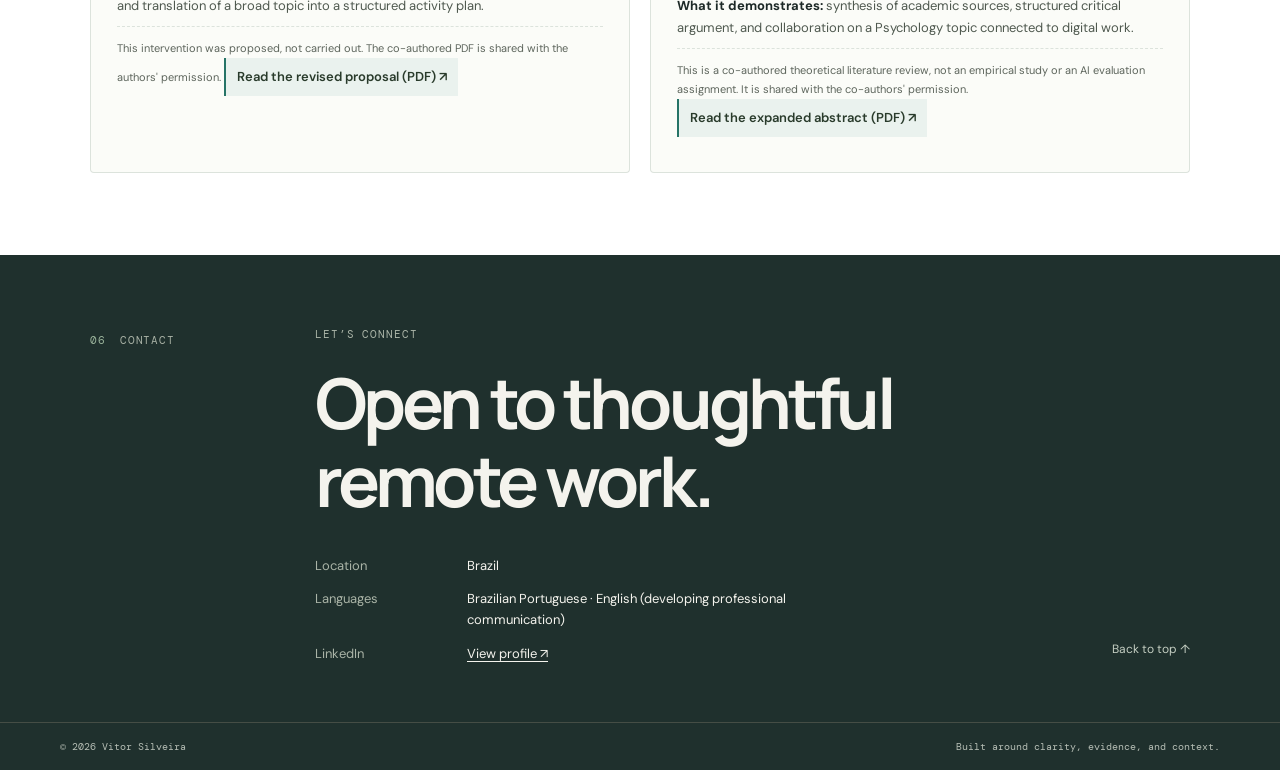
==== commit bb6e80e3: "Add files via upload" ====
--- a/index.html
+++ b/index.html
@@ -25,7 +25,7 @@
         <h1 id="hero-title">Vitor<br><span>Silveira</span></h1>
         <p class="headline">AI Response Evaluation <i aria-hidden="true">|</i> Brazilian Portuguese <i aria-hidden="true">|</i> Psychology &amp; IT Background</p>
         <p class="intro">I’m a Psychology student with an IT background, building practical skills in AI response evaluation and information quality. I look closely at what a user asked, what an answer claims, and whether the evidence supports it.</p>
-        <div class="hero-actions"><a class="button button-dark" href="#work">Explore case studies <span aria-hidden="true">↓</span></a><a class="text-link" href="#about">A little about me <span aria-hidden="true">↗</span></a></div>
+        <div class="hero-actions"><a class="button button-dark" href="Vitor_Silveira_Resume_Search_Quality.pdf" target="_blank" rel="noopener noreferrer">Download résumé <span aria-hidden="true">↓</span></a><a class="text-link" href="#work">Explore case studies <span aria-hidden="true">↗</span></a></div>
         <p class="demo-note"><span aria-hidden="true">✳</span> Demonstration portfolio · Self-directed practice, not paid client work</p>
       </div>
       <aside class="hero-card" aria-label="Portfolio focus">
@@ -75,7 +75,7 @@
     <section class="work-section" id="work">
       <div class="section-wrap content-section">
         <div class="section-label"><span>04</span><span>Case studies</span></div>
-        <div class="section-content"><div class="section-heading"><h2>Practice with<br>real questions.</h2><p>One reviewed exercise, a product QA case, and three hypothetical samples. The samples are not real client assignments or claimed work experience.</p></div>
+        <div class="section-content"><div class="section-heading"><h2>Evaluation<br>in practice.</h2><p>One reviewed exercise, a product QA case, and three hypothetical samples. The samples are not real client assignments or claimed work experience.</p></div>
           <article class="case-study" id="cpf-case">
             <div class="case-header"><div><span class="case-kicker">SELF-DIRECTED PRACTICE · 01</span><h3>Can a CPF replace a travel document?</h3></div><span class="classification">Incorrect</span></div>
             <div class="case-meta"><span><b>Domain</b> Brazilian identification &amp; international travel</span><span><b>Status</b> Demonstration exercise · Reviewed</span></div>
--- a/styles.css
+++ b/styles.css
@@ -171,3 +171,14 @@
   .academic-grid, .hypothetical-grid { grid-template-columns: 1fr; }
   .skill-grid { border-top: 1px solid var(--line); }
 }
+
+/* Final responsive and readability refinements */
+.demo-note, .card-top, .card-bottom, .hero-index { color: #596258; }
+.sample-block p, .case-meta, .case-detail-grid ul, .case-footer p, .case-disclaimer { color: #4f594f; }
+.hero-actions { flex-wrap: wrap; gap: 12px 20px; }
+.button { min-height: 44px; }
+@media (max-width: 800px) {
+  .hero { grid-template-columns: 1fr; min-height: 0; }
+  .hero-card { max-width: 560px; width: 100%; }
+  .hypothetical-grid { grid-template-columns: 1fr; }
+}
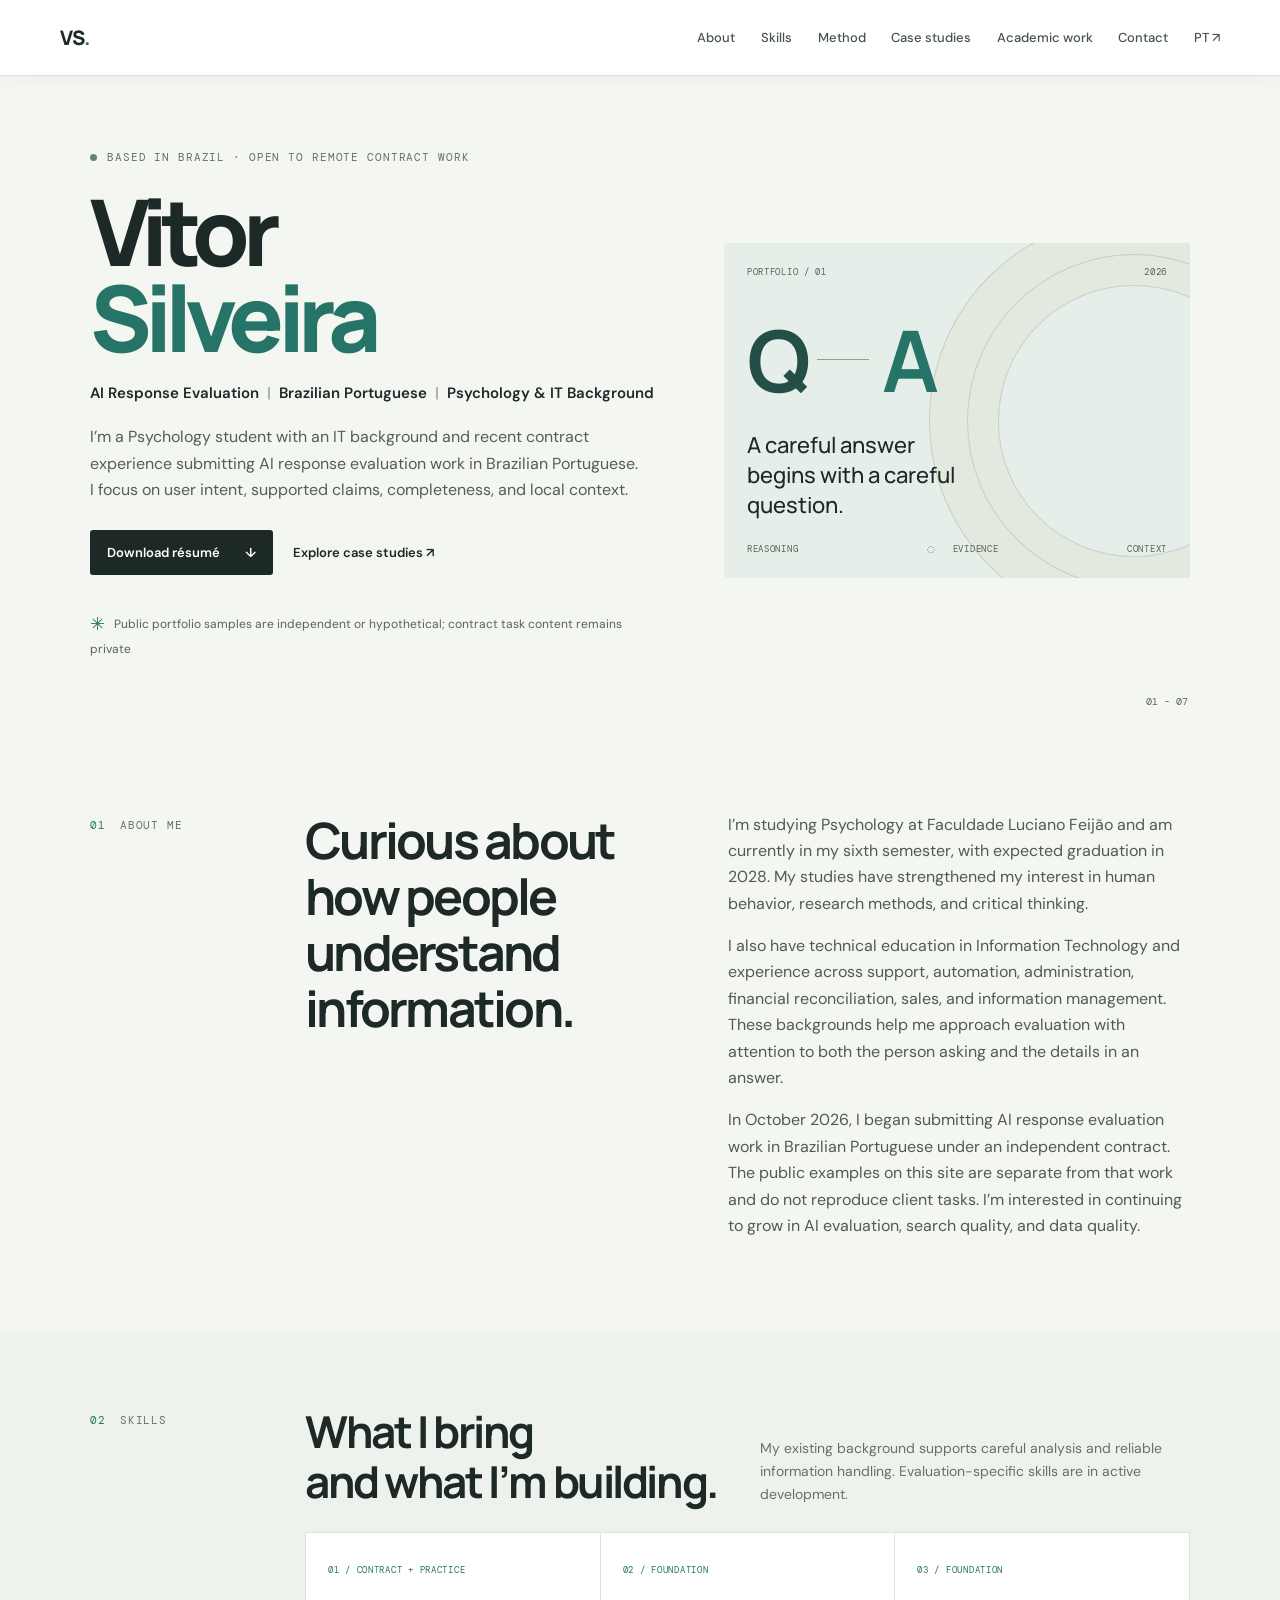
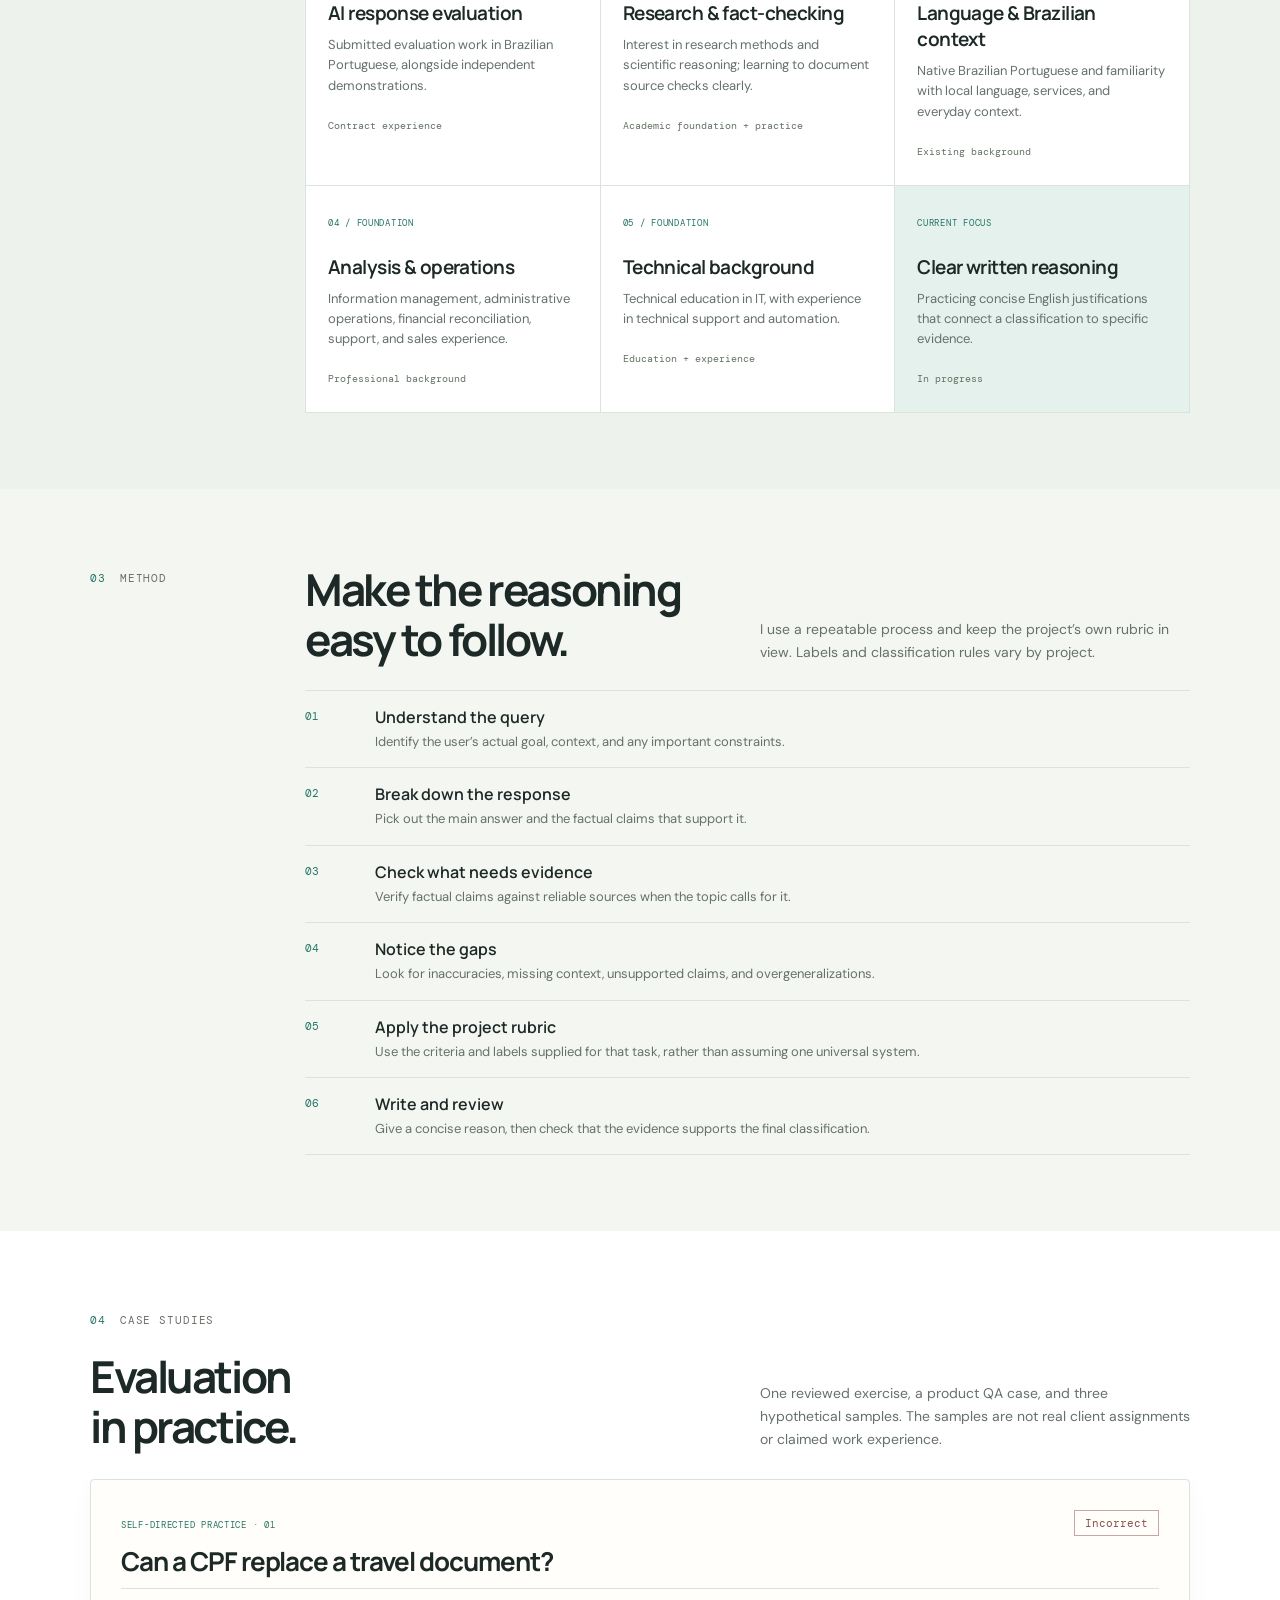
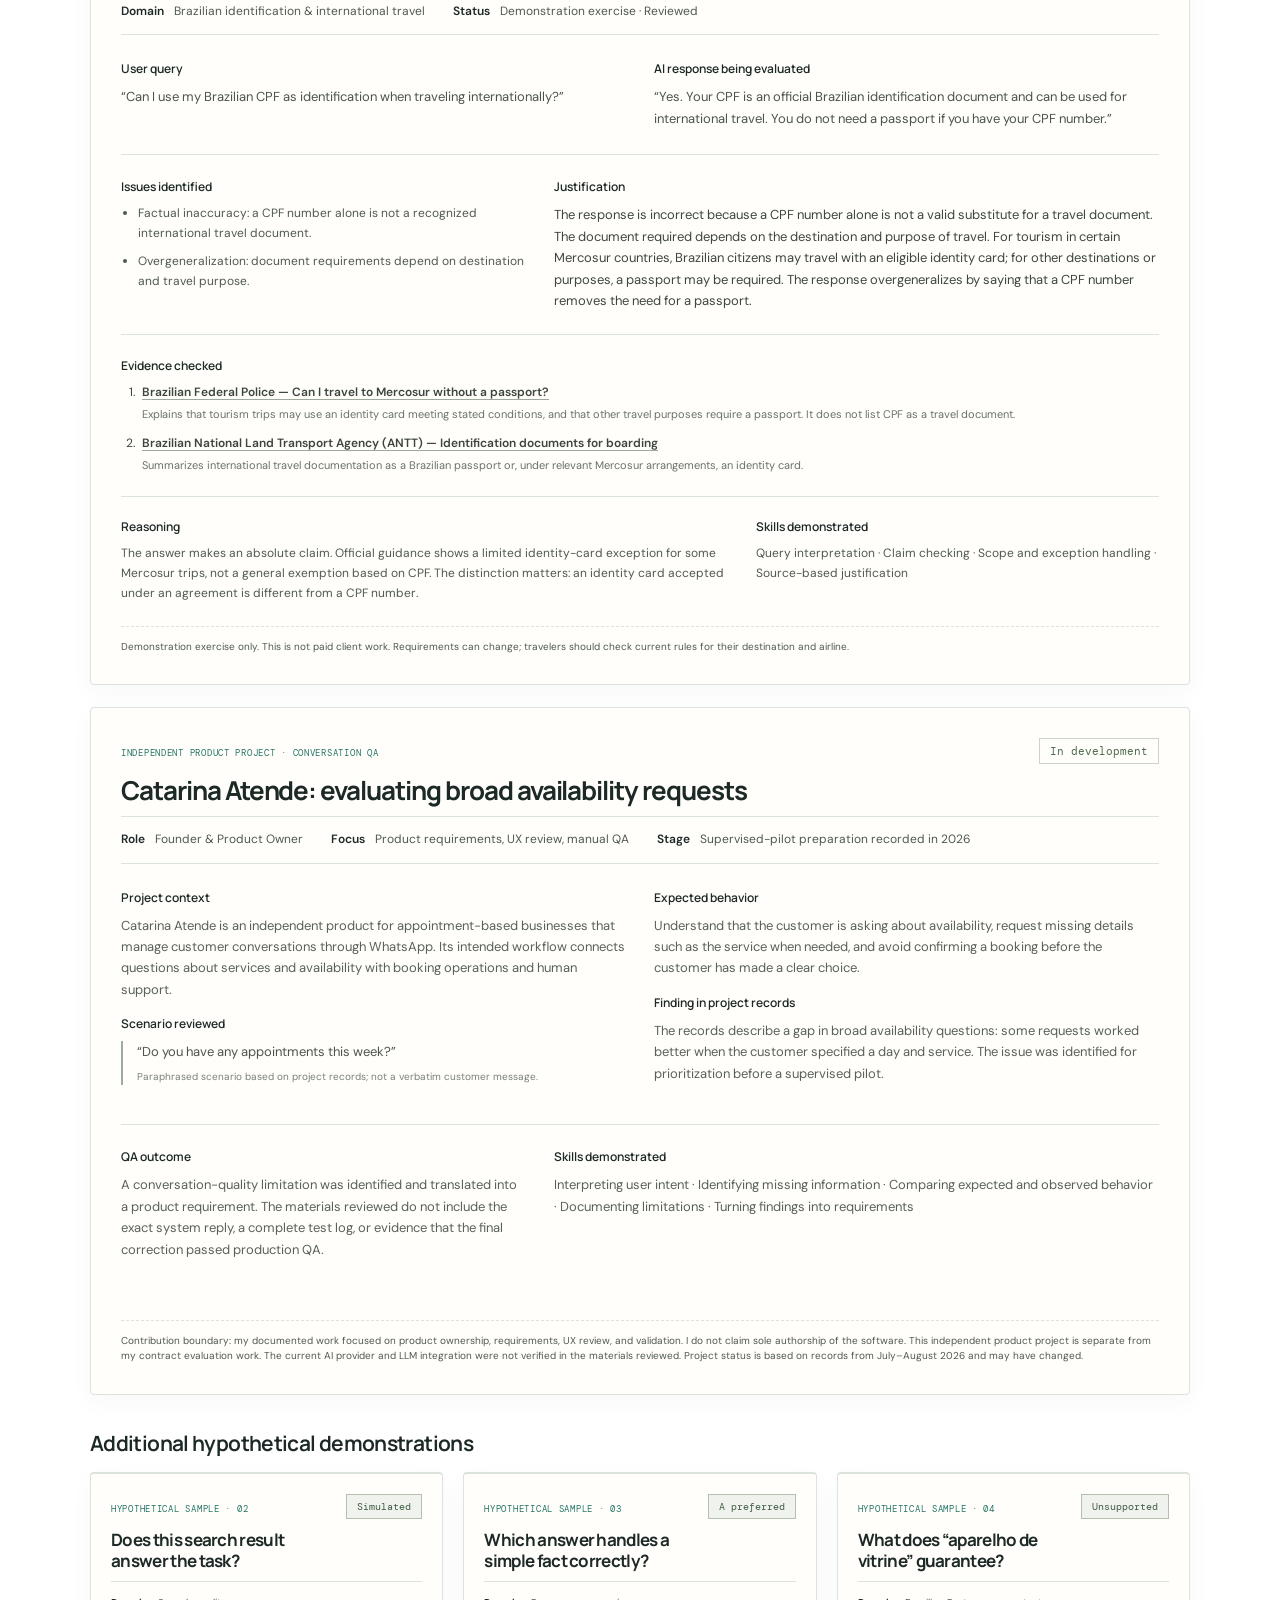
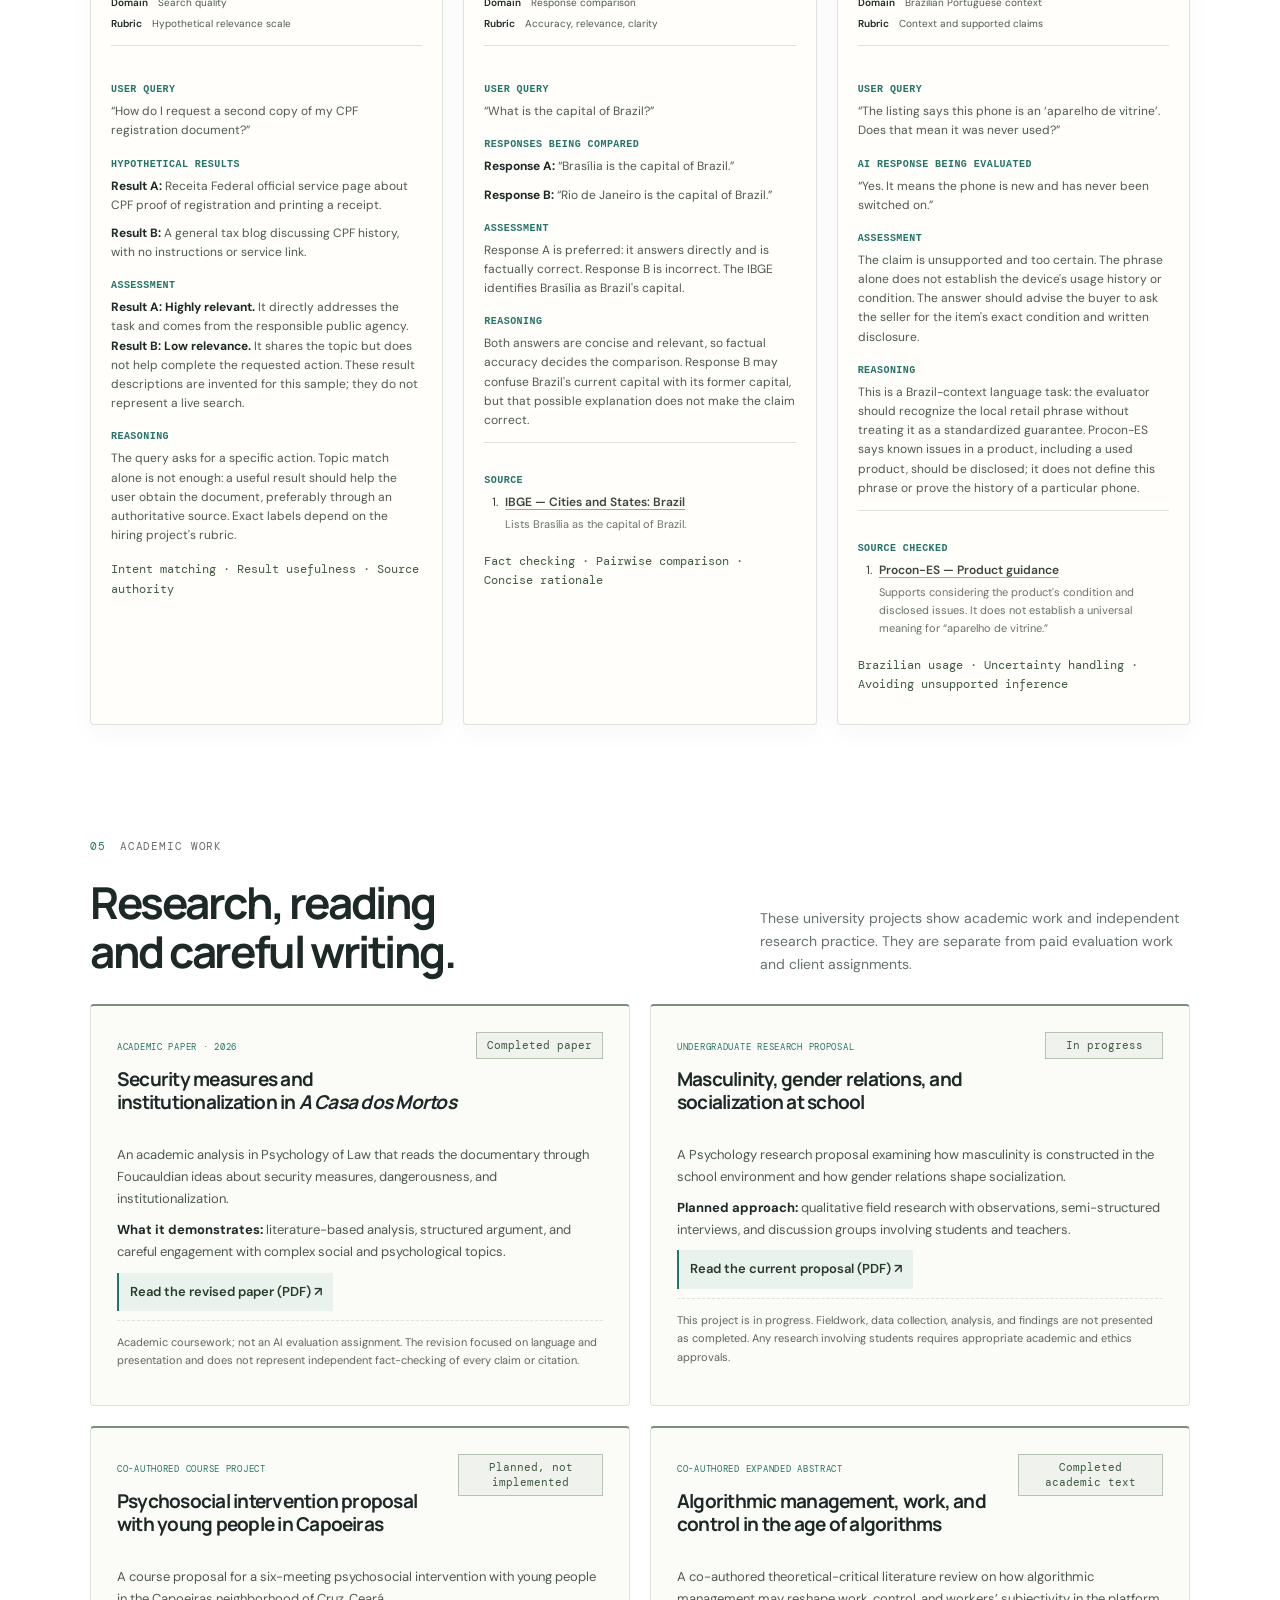
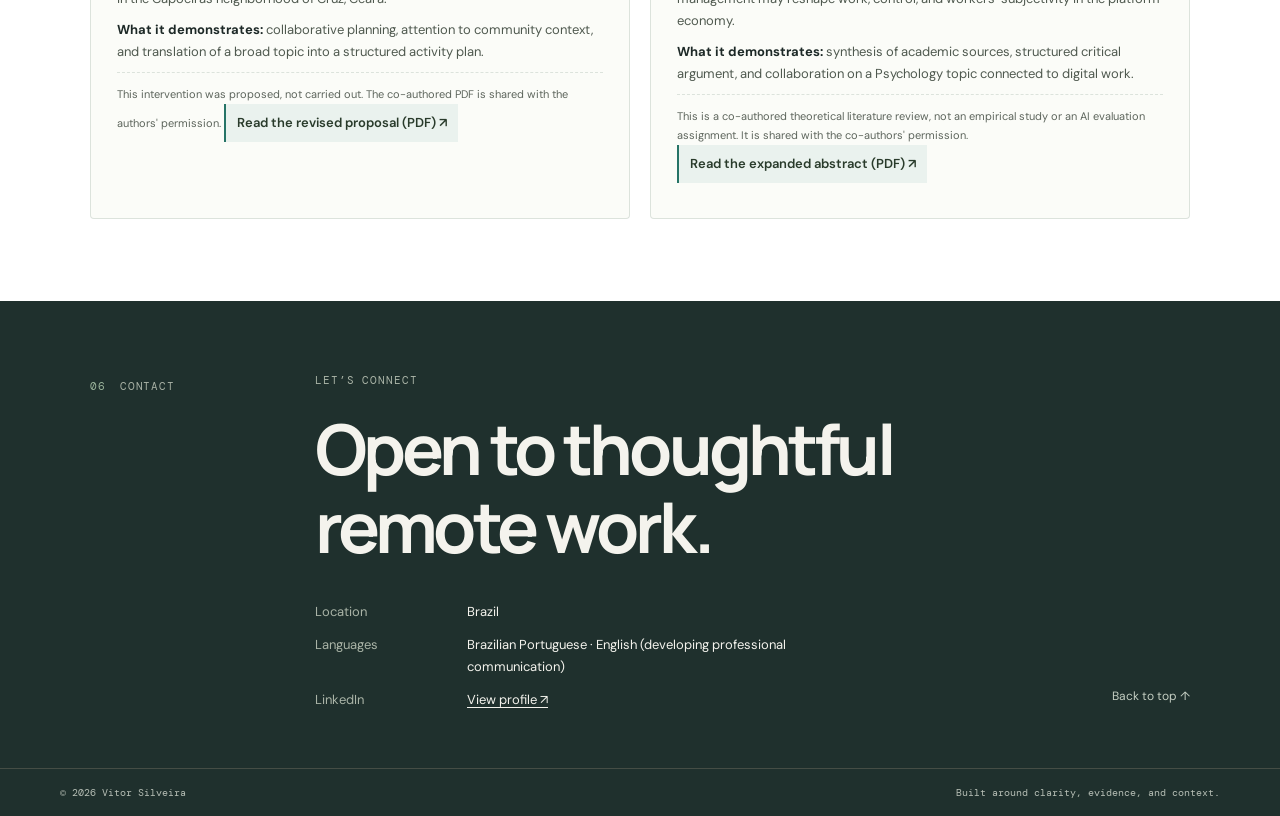
==== commit 3de1a1a4: "Add files via upload" ====
--- a/index.html
+++ b/index.html
@@ -3,7 +3,7 @@
 <head>
   <meta charset="utf-8">
   <meta name="viewport" content="width=device-width, initial-scale=1">
-  <meta name="description" content="Demonstration portfolio of Vitor Silveira, developing skills in AI response evaluation, Brazilian Portuguese, and information quality.">
+  <meta name="description" content="Portfolio of Vitor Silveira, featuring independent practice and contract work in AI response evaluation, Brazilian Portuguese, and information quality.">
   <meta name="theme-color" content="#f5f4f0">
   <title>Vitor Silveira — AI Response Evaluation</title>
   <link rel="stylesheet" href="styles.css">
@@ -24,9 +24,9 @@
         <p class="eyebrow"><span class="status-dot"></span> Based in Brazil · Open to remote contract work</p>
         <h1 id="hero-title">Vitor<br><span>Silveira</span></h1>
         <p class="headline">AI Response Evaluation <i aria-hidden="true">|</i> Brazilian Portuguese <i aria-hidden="true">|</i> Psychology &amp; IT Background</p>
-        <p class="intro">I’m a Psychology student with an IT background, building practical skills in AI response evaluation and information quality. I look closely at what a user asked, what an answer claims, and whether the evidence supports it.</p>
+        <p class="intro">I’m a Psychology student with an IT background and recent contract experience submitting AI response evaluation work in Brazilian Portuguese. I focus on user intent, supported claims, completeness, and local context.</p>
         <div class="hero-actions"><a class="button button-dark" href="Vitor_Silveira_Resume_Search_Quality.pdf" target="_blank" rel="noopener noreferrer">Download résumé <span aria-hidden="true">↓</span></a><a class="text-link" href="#work">Explore case studies <span aria-hidden="true">↗</span></a></div>
-        <p class="demo-note"><span aria-hidden="true">✳</span> Demonstration portfolio · Self-directed practice, not paid client work</p>
+        <p class="demo-note"><span aria-hidden="true">✳</span> Public portfolio samples are independent or hypothetical; contract task content remains private</p>
       </div>
       <aside class="hero-card" aria-label="Portfolio focus">
         <div class="card-top"><span>PORTFOLIO / 01</span><span>2026</span></div>
@@ -39,7 +39,7 @@
 
     <section class="section-wrap content-section" id="about">
       <div class="section-label"><span>01</span><span>About me</span></div>
-      <div class="section-content about-grid"><h2>Curious about how people understand information.</h2><div><p>I’m studying Psychology at Faculdade Luciano Feijão and am currently in my sixth semester, with expected graduation in 2028. My studies have strengthened my interest in human behavior, research methods, and critical thinking.</p><p>I also have technical education in Information Technology and experience across support, automation, administration, financial reconciliation, sales, and information management. These backgrounds help me approach evaluation with attention to both the person asking and the details in an answer.</p><p>I’m now developing practical evaluation skills through structured exercises. I’m interested in remote opportunities in AI evaluation, search quality, and data quality, especially work involving Brazilian Portuguese.</p></div></div>
+      <div class="section-content about-grid"><h2>Curious about how people understand information.</h2><div><p>I’m studying Psychology at Faculdade Luciano Feijão and am currently in my sixth semester, with expected graduation in 2028. My studies have strengthened my interest in human behavior, research methods, and critical thinking.</p><p>I also have technical education in Information Technology and experience across support, automation, administration, financial reconciliation, sales, and information management. These backgrounds help me approach evaluation with attention to both the person asking and the details in an answer.</p><p>In October 2026, I began submitting AI response evaluation work in Brazilian Portuguese under an independent contract. The public examples on this site are separate from that work and do not reproduce client tasks. I’m interested in continuing to grow in AI evaluation, search quality, and data quality.</p></div></div>
     </section>
 
     <section class="skills-section" id="skills">
@@ -47,7 +47,7 @@
         <div class="section-label"><span>02</span><span>Skills</span></div>
         <div class="section-content"><div class="section-heading"><h2>What I bring<br>and what I’m building.</h2><p>My existing background supports careful analysis and reliable information handling. Evaluation-specific skills are in active development.</p></div>
           <div class="skill-grid">
-            <article class="skill-card"><span class="skill-no">01 / PRACTICE</span><h3>AI response evaluation</h3><p>Checking relevance, factual accuracy, completeness, and unsupported claims in demonstrative exercises.</p><span class="skill-tag">Developing through practice</span></article>
+            <article class="skill-card"><span class="skill-no">01 / CONTRACT + PRACTICE</span><h3>AI response evaluation</h3><p>Submitted evaluation work in Brazilian Portuguese, alongside independent demonstrations.</p><span class="skill-tag">Contract experience</span></article>
             <article class="skill-card"><span class="skill-no">02 / FOUNDATION</span><h3>Research &amp; fact-checking</h3><p>Interest in research methods and scientific reasoning; learning to document source checks clearly.</p><span class="skill-tag">Academic foundation + practice</span></article>
             <article class="skill-card"><span class="skill-no">03 / FOUNDATION</span><h3>Language &amp; Brazilian context</h3><p>Native Brazilian Portuguese and familiarity with local language, services, and everyday context.</p><span class="skill-tag">Existing background</span></article>
             <article class="skill-card"><span class="skill-no">04 / FOUNDATION</span><h3>Analysis &amp; operations</h3><p>Information management, administrative operations, financial reconciliation, support, and sales experience.</p><span class="skill-tag">Professional background</span></article>
@@ -90,7 +90,7 @@
             <div class="case-meta"><span><b>Role</b> Founder &amp; Product Owner</span><span><b>Focus</b> Product requirements, UX review, manual QA</span><span><b>Stage</b> Supervised-pilot preparation recorded in 2026</span></div>
             <div class="case-columns"><div><h4>Project context</h4><p class="sample-copy">Catarina Atende is an independent product for appointment-based businesses that manage customer conversations through WhatsApp. Its intended workflow connects questions about services and availability with booking operations and human support.</p><h4>Scenario reviewed</h4><blockquote>“Do you have any appointments this week?” <span class="scenario-note">Paraphrased scenario based on project records; not a verbatim customer message.</span></blockquote></div><div><h4>Expected behavior</h4><p class="sample-copy">Understand that the customer is asking about availability, request missing details such as the service when needed, and avoid confirming a booking before the customer has made a clear choice.</p><h4>Finding in project records</h4><p class="sample-copy">The records describe a gap in broad availability questions: some requests worked better when the customer specified a day and service. The issue was identified for prioritization before a supervised pilot.</p></div></div>
             <div class="case-detail-grid"><div><h4>QA outcome</h4><p class="sample-copy">A conversation-quality limitation was identified and translated into a product requirement. The materials reviewed do not include the exact system reply, a complete test log, or evidence that the final correction passed production QA.</p></div><div><h4>Skills demonstrated</h4><p class="sample-copy">Interpreting user intent · Identifying missing information · Comparing expected and observed behavior · Documenting limitations · Turning findings into requirements</p></div></div>
-            <p class="case-disclaimer">Contribution boundary: my documented work focused on product ownership, requirements, UX review, and validation. I do not claim sole authorship of the software or paid LLM-evaluation experience. The current AI provider and LLM integration were not verified in the materials reviewed. Project status is based on records from July–August 2026 and may have changed.</p>
+            <p class="case-disclaimer">Contribution boundary: my documented work focused on product ownership, requirements, UX review, and validation. I do not claim sole authorship of the software. This independent product project is separate from my contract evaluation work. The current AI provider and LLM integration were not verified in the materials reviewed. Project status is based on records from July–August 2026 and may have changed.</p>
           </article>
           <h3 class="sample-heading">Additional hypothetical demonstrations</h3>
           <div class="sample-grid hypothetical-grid">
